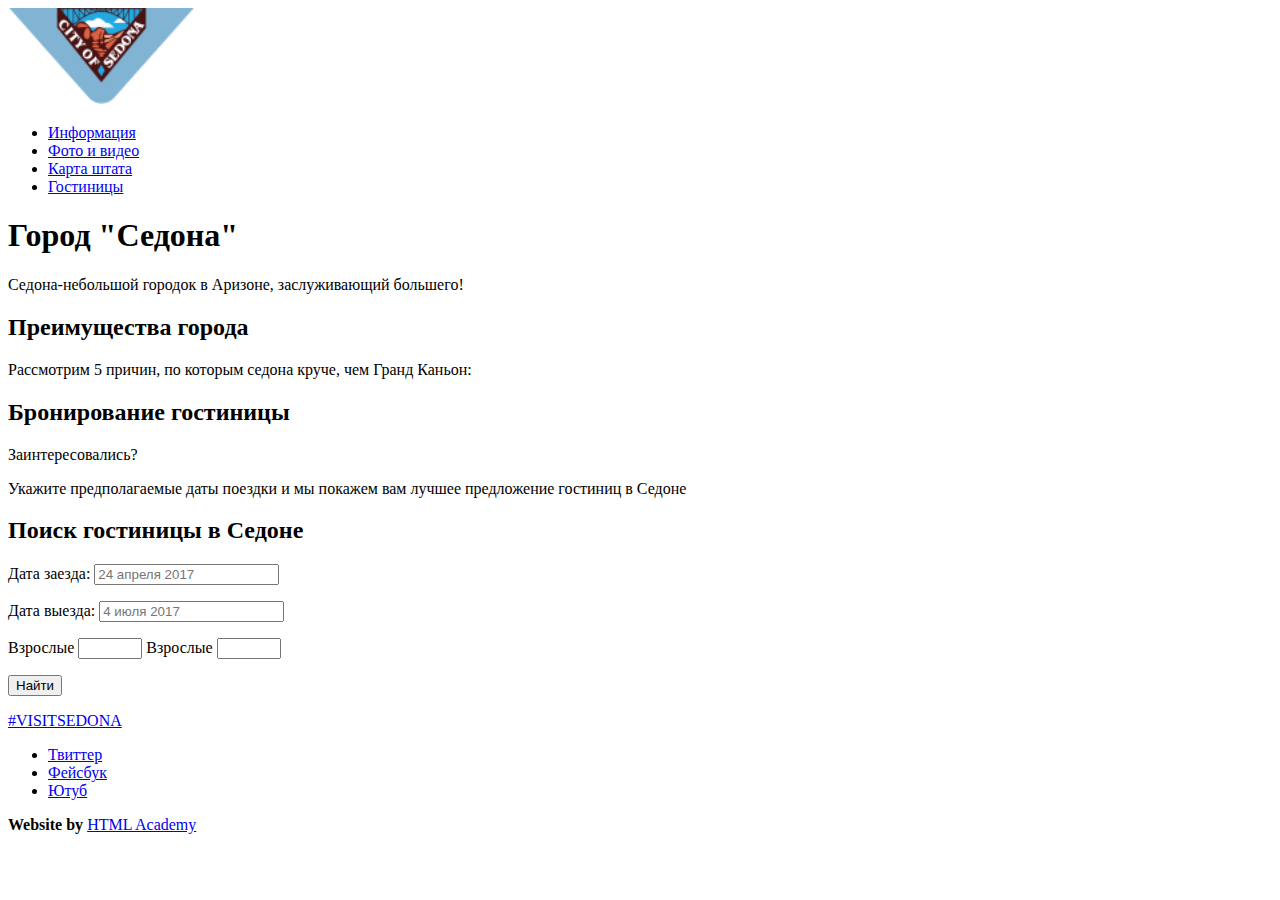
==== index.html @ 48446152 "Формы" ====
<!DOCTYPE html>
<html lang="ru">
  <head>
    <meta charset="utf-8">
    <title> City of Sedona</title>
  </head>
  <body>
      <header class="main-header">
          <nav class="main-navigation">
              <a class="main-header-logo">
              <img src="img/logo.png" width="187" height="96" alt="Логотип  city of Sedona">
              </a>
              <ul class="site-navigation">
                <li><a href="info.html">Информация</a></li>
                <li><a href="photo_video.html">Фото и видео</a></li>
                <li><a href="state_map.html">Карта штата</a></li>
                <li><a href="hotels.html">Гостиницы</a></li>
              </ul>
            </nav>
    </header>
    <main class="container">
        <h1 class="visually-hidden">Город "Седона"</h1>
        <section class="welcome">  
          <p>Седона-небольшой городок в Аризоне, заслуживающий большего!</p>
        </section>
        <section class="reason">
            <h2 class="visually-hidden">Преимущества города </h2>
            <p> Рассмотрим 5 причин, по которым седона круче, чем Гранд Каньон:</p>
            <!-- Здесь будет список причин -->
            <section class="appointment">
                <h2 class="visually-hidden">Бронирование гостиницы</h2>
                  <p>Заинтересовались?</p>
                <p class="appointment-info">Укажите предполагаемые даты поездки и мы покажем вам лучшее предложение гостиниц в Седоне</p>
                <h2>Поиск гостиницы в Седоне</h2>
                <form class="appointment-form" action="http://echo.htmlacademy.ru" metod="post">
                  <p class="appointment-item">
                  <label for="arrival-date-id">Дата заезда:</label>
                  <input type="text" name="arrival-date" id="arrival-date-id" placeholder="24 апреля 2017">
                  </p>
                  <p class="appointment-item">
                  <label for="date-of-departure-id">Дата выезда:</label>
                  <input type="text" name="date-of-departure" id="date-of-departure-id" placeholder="4 июля 2017">
                  </p>
                  <p class="appointment-item">
                  <label for="adults">Взрослые</label>
                  <input type="number" min="1" max="500" step="1" id="adults" name="adults">
                  <label for="children">Взрослые</label>
                  <input type="number" min="0" max="500" step="1" id="children" name="children">
                  </p>
                  <button type="submit">Найти</button>
                </form>
              </section> 
      </main>

      <footer class="main-footer">
          <p class="footer-contacts">
             <a href="#">#VISITSEDONA </a></p>
          <div class="footer-social">
              <ul>
                <li><a class="social-button" href="#">Твиттер</a></li>
                <li><a class="social-button" href="#">Фейсбук</a></li>
                <li><a class="social-button" href="#">Ютуб</a></li>
              </ul>
            </div> 
            <p class="footer-copyright">
                <b>Website by</b> 
                <a  href="https://htmlacademy.ru">HTML Academy</a>
              </p>
      
        </footer>  

  </body>
</html>
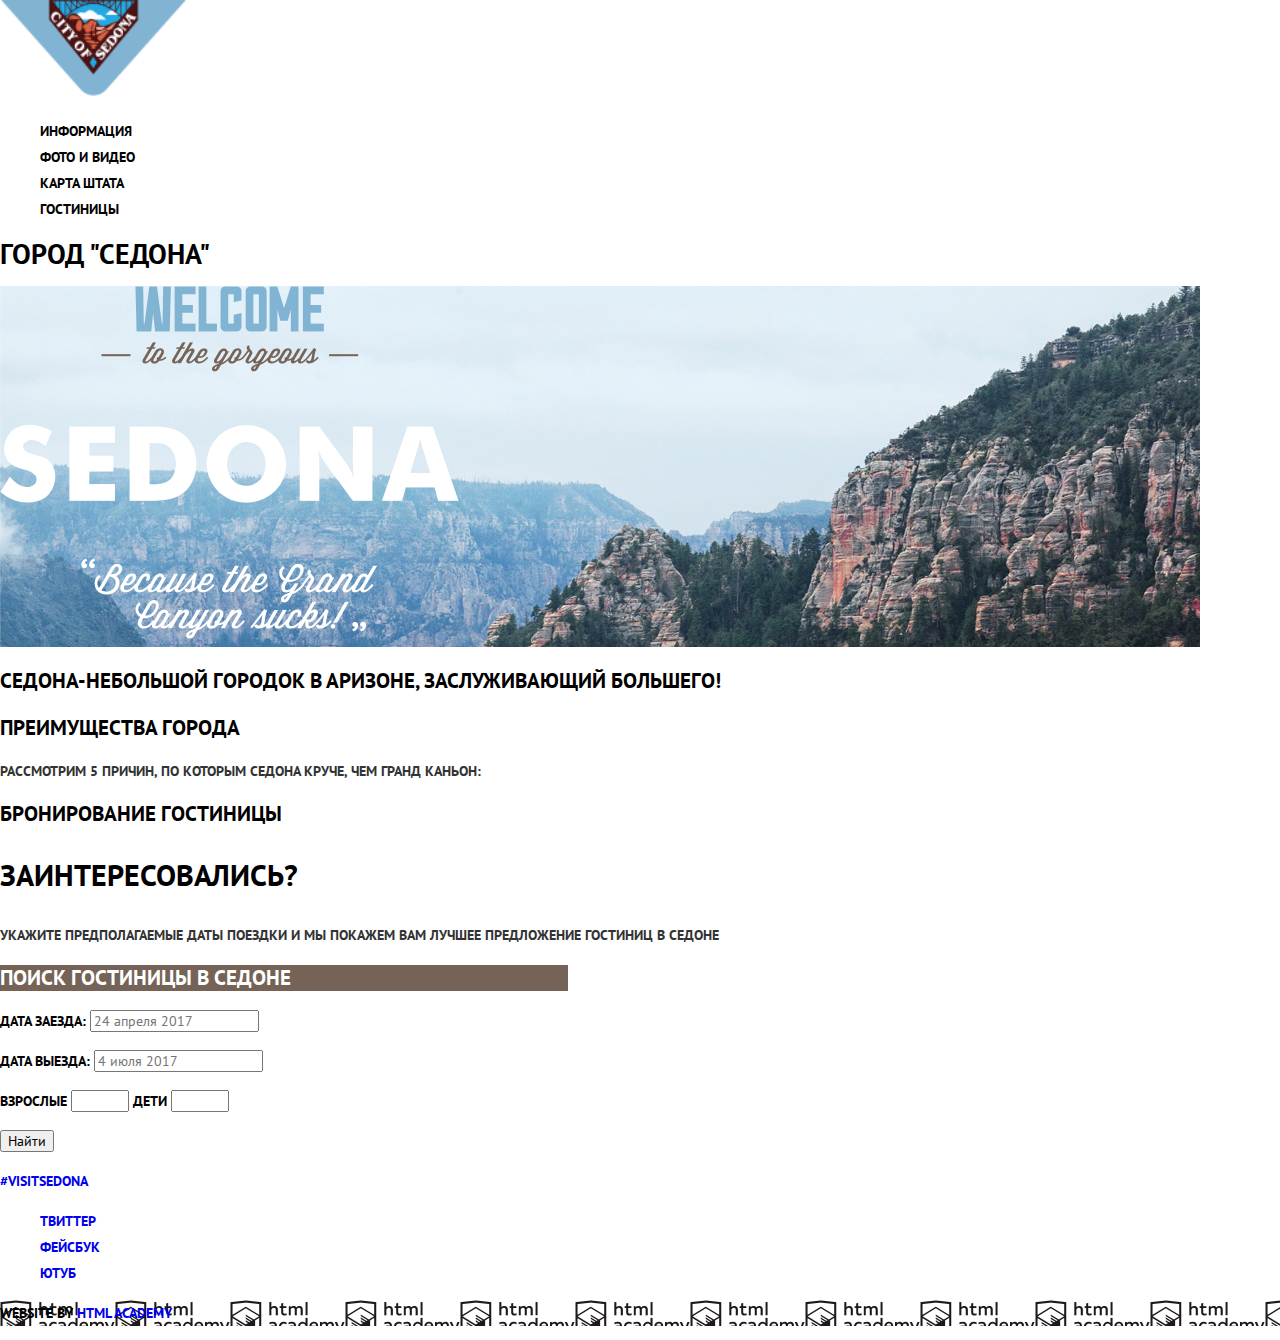
==== commit 59aa9caa: "базовая стилизация" ====
--- a/index.html
+++ b/index.html
@@ -4,6 +4,9 @@
   <head>
     <meta charset="utf-8">
     <title> City of Sedona</title>
+    <link href="https://fonts.googleapis.com/css?family=PT+Sans:400,700" rel="stylesheet">
+    <link href="css/normalize.css" rel="stylesheet">
+    <link href="css/style.css" rel="stylesheet">
   </head>
   <body>
       <header class="main-header">
@@ -15,24 +18,27 @@
                 <li><a href="info.html">Информация</a></li>
                 <li><a href="photo_video.html">Фото и видео</a></li>
                 <li><a href="state_map.html">Карта штата</a></li>
-                <li><a href="hotels.html">Гостиницы</a></li>
+                <li><a href="catalog.html">Гостиницы</a></li>
               </ul>
             </nav>
     </header>
     <main class="container">
         <h1 class="visually-hidden">Город "Седона"</h1>
-        <section class="welcome">  
+        <div class="welcome-words">
+            <img src="img/welcome.png" width="459" height="353" alt="Welcome-words"> 
+        </div>
+        <section class="welcome">
           <p>Седона-небольшой городок в Аризоне, заслуживающий большего!</p>
         </section>
         <section class="reason">
             <h2 class="visually-hidden">Преимущества города </h2>
-            <p> Рассмотрим 5 причин, по которым седона круче, чем Гранд Каньон:</p>
+            <p class="reason-title"> Рассмотрим 5 причин, по которым седона круче, чем Гранд Каньон:</p>
             <!-- Здесь будет список причин -->
             <section class="appointment">
                 <h2 class="visually-hidden">Бронирование гостиницы</h2>
-                  <p>Заинтересовались?</p>
+                  <p class="interested-in">Заинтересовались?</p>
                 <p class="appointment-info">Укажите предполагаемые даты поездки и мы покажем вам лучшее предложение гостиниц в Седоне</p>
-                <h2>Поиск гостиницы в Седоне</h2>
+                <h2 class="appointment-title">Поиск гостиницы в Седоне</h2>
                 <form class="appointment-form" action="http://echo.htmlacademy.ru" metod="post">
                   <p class="appointment-item">
                   <label for="arrival-date-id">Дата заезда:</label>
@@ -45,10 +51,10 @@
                   <p class="appointment-item">
                   <label for="adults">Взрослые</label>
                   <input type="number" min="1" max="500" step="1" id="adults" name="adults">
-                  <label for="children">Взрослые</label>
+                  <label for="children">Дети</label>
                   <input type="number" min="0" max="500" step="1" id="children" name="children">
                   </p>
-                  <button type="submit">Найти</button>
+                  <button  type="submit">Найти</button>
                 </form>
               </section> 
       </main>
--- a/css/style.css
+++ b/css/style.css
@@ -0,0 +1,132 @@
+body {
+  margin: 0;
+  padding: 0;
+
+  font-family: "PT Sans", Arial, sans-serif;
+  font-size: 14px;
+  line-height: 26px;
+  font-weight: 700;
+  color: #000000;
+  text-transform: uppercase;
+  background-color: #ffffff;
+  
+}
+a {
+    text-decoration: none;
+  }
+  .main-navigation {
+    font-size: 14px;
+    line-height: 26px;
+    color: #000000;
+  }
+  
+  .site-navigation {
+    list-style: none;
+  }
+  .site-navigation a {
+  color: #000000;
+}
+.site-navigation a:hover{
+    color: #81b3d2;
+}
+.site-navigation a:active
+{
+  color:rgba(0, 0, 0, 0.302);
+}
+.welcome-words{
+    background-image: url("../img/background_welcome.jpg");
+    background-repeat: no-repeat;
+}
+.welcome {
+    font-size: 21px;
+  }
+  
+.reason-title {
+    color: rgb(51, 51, 51); 
+  }
+  .interested-in{
+    font-size:30px;
+    line-height: 36px;
+    color: #000000;
+  }
+  .appointment-info{
+    font-size:14px;
+    line-height: 24px;
+    color: #333333;
+  }
+  .hotels-list{
+    list-style: none;
+
+  }
+  .appointment-title{
+        font-size:21px;
+        line-height: 26px;
+        color: #ffffff;
+        background-image: url("../img/search.jpg");
+        background-repeat: no-repeat;
+      }
+      .button {
+        font-size:21px;
+        line-height:26px;
+        color: #ffffff;
+      
+        background-color: #81b3d2;
+        border: none;
+      }
+
+        .footer-social ul {
+            list-style: none; 
+        }
+        .footer-copyright{
+            background-image: url("../img/logo_name.svg"); 
+
+        }
+        .hotels-name{
+            font-size:21px;
+            line-height:26px;  
+        }
+        .reservation-bottom{
+        font-size:14px;
+        line-height:21px;
+        color: #ffffff;
+      
+        background-color: #766357;
+        border: none;}
+
+        .details-bottom{
+            font-size:14px;
+        line-height:21px;
+        color: #ffffff;
+      
+        background-color: #81b3d2;
+        border: none;}
+        
+        .hotels-type,.hotel-price{
+                font-size: 14px;
+                line-height:21px;
+                color:#333333;    
+              }
+        .hotel-rating{
+            font-size: 14px;
+            line-height:21px;
+            color:#666666;
+            background-color: #f2f2f2;
+            border: none;
+        }  
+        .site-navigation-current a{
+            color:#766357;
+
+        }    
+                
+    
+
+      
+
+
+
+ 
+  
+  
+    
+  
+  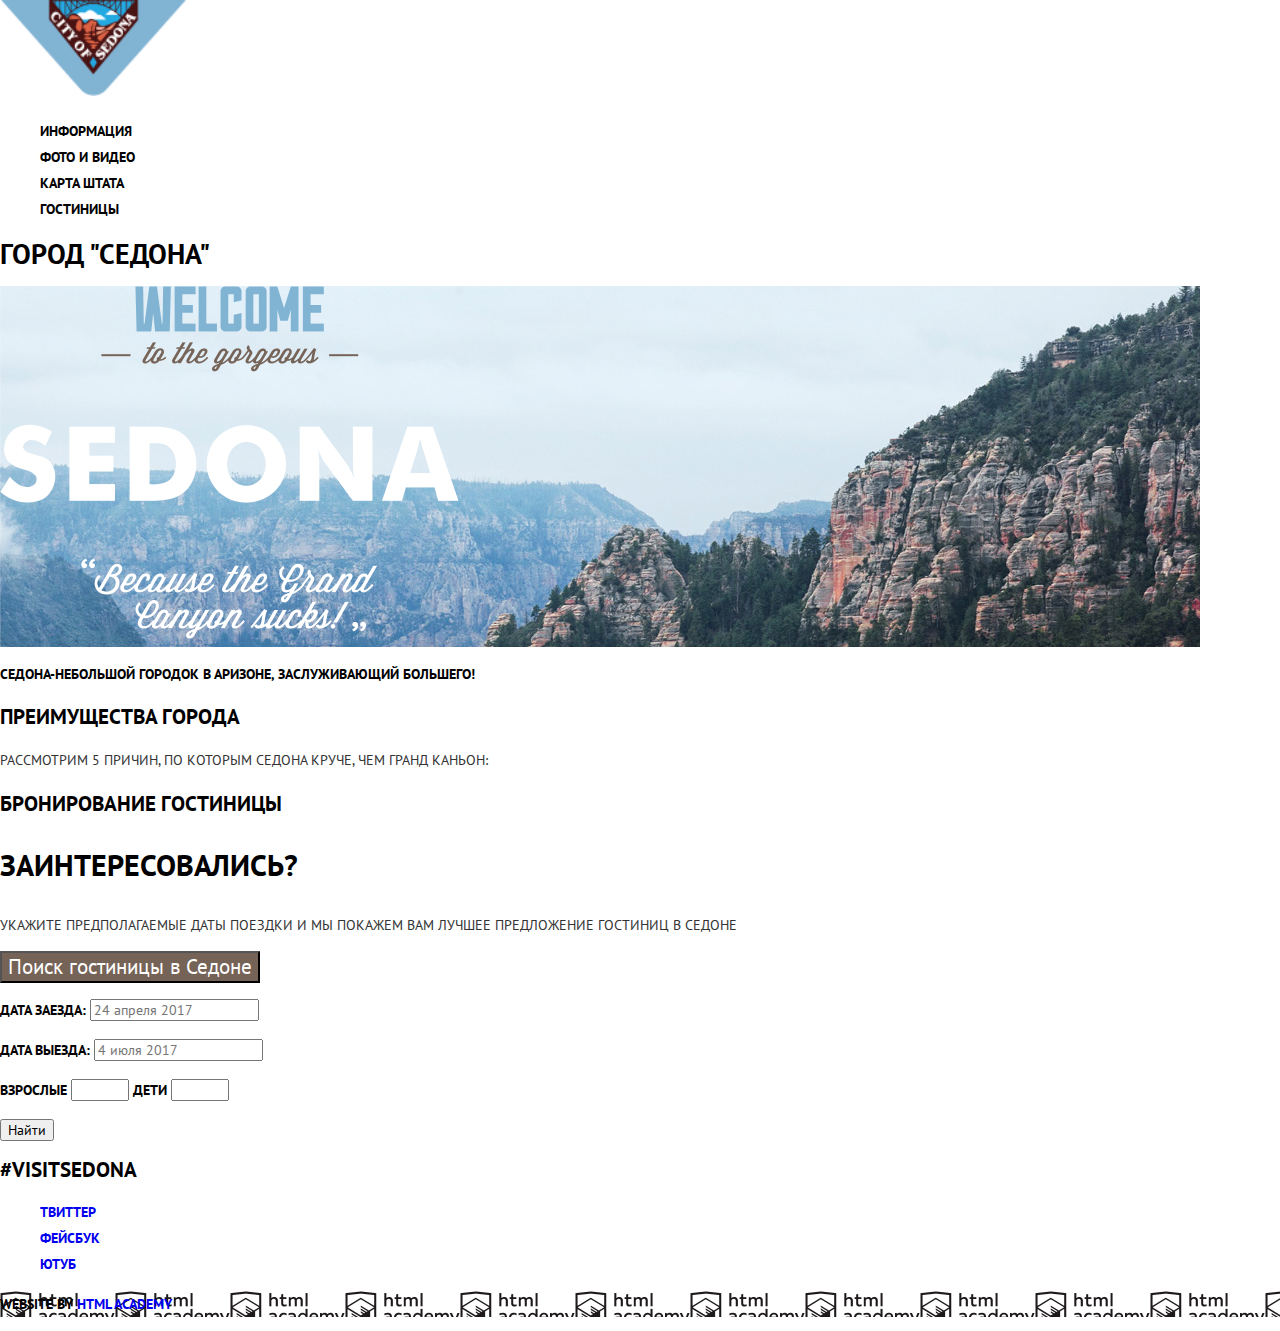
==== commit d3e43f64: "исправление ошибок" ====
--- a/index.html
+++ b/index.html
@@ -11,7 +11,7 @@
   <body>
       <header class="main-header">
           <nav class="main-navigation">
-              <a class="main-header-logo">
+              <a class="main-header-logo" href="index.html">
               <img src="img/logo.png" width="187" height="96" alt="Логотип  city of Sedona">
               </a>
               <ul class="site-navigation">
@@ -27,18 +27,17 @@
         <div class="welcome-words">
             <img src="img/welcome.png" width="459" height="353" alt="Welcome-words"> 
         </div>
-        <section class="welcome">
-          <p>Седона-небольшой городок в Аризоне, заслуживающий большего!</p>
-        </section>
         <section class="reason">
+            <p>Седона-небольшой городок в Аризоне, заслуживающий большего!</p>
             <h2 class="visually-hidden">Преимущества города </h2>
             <p class="reason-title"> Рассмотрим 5 причин, по которым седона круче, чем Гранд Каньон:</p>
             <!-- Здесь будет список причин -->
-            <section class="appointment">
-                <h2 class="visually-hidden">Бронирование гостиницы</h2>
-                  <p class="interested-in">Заинтересовались?</p>
-                <p class="appointment-info">Укажите предполагаемые даты поездки и мы покажем вам лучшее предложение гостиниц в Седоне</p>
-                <h2 class="appointment-title">Поиск гостиницы в Седоне</h2>
+        </section>   
+        <section class="appointment">
+            <h2 class="visually-hidden">Бронирование гостиницы</h2>
+              <p class="interested-in">Заинтересовались?</p>
+              <p class="appointment-info">Укажите предполагаемые даты поездки и мы покажем вам лучшее предложение гостиниц в Седоне</p>
+                <button class="appointment-title">Поиск гостиницы в Седоне</button>
                 <form class="appointment-form" action="http://echo.htmlacademy.ru" metod="post">
                   <p class="appointment-item">
                   <label for="arrival-date-id">Дата заезда:</label>
@@ -57,6 +56,7 @@
                   <button  type="submit">Найти</button>
                 </form>
               </section> 
+
       </main>
 
       <footer class="main-footer">
--- a/css/style.css
+++ b/css/style.css
@@ -43,6 +43,7 @@
   
 .reason-title {
     color: rgb(51, 51, 51); 
+    font-weight:400;
   }
   .interested-in{
     font-size:30px;
@@ -53,6 +54,13 @@
     font-size:14px;
     line-height: 24px;
     color: #333333;
+    font-weight:400;
+  }
+  .footer-contacts a{
+    font-size:21px;
+    line-height: 26px;
+    color: #000000;
+
   }
   .hotels-list{
     list-style: none;
@@ -62,8 +70,8 @@
         font-size:21px;
         line-height: 26px;
         color: #ffffff;
-        background-image: url("../img/search.jpg");
-        background-repeat: no-repeat;
+        background-color:#766357;
+      
       }
       .button {
         font-size:21px;
@@ -92,6 +100,12 @@
       
         background-color: #766357;
         border: none;}
+        .reservation-bottom:hover{
+          background-color:#604e43;
+        }
+        .reservation-bottom:active{
+          background-color:#503e33; 
+        }
 
         .details-bottom{
             font-size:14px;
@@ -99,12 +113,21 @@
         color: #ffffff;
       
         background-color: #81b3d2;
-        border: none;}
+        border: none;
+      }
+        .details-bottom:hover{
+          background-color:#669ec0;
+        }
+        .details-bottom:active{
+          background-color:#5496bd;
+
+        }
         
         .hotels-type,.hotel-price{
                 font-size: 14px;
                 line-height:21px;
-                color:#333333;    
+                color:#333333; 
+                font-weight: 400;   
               }
         .hotel-rating{
             font-size: 14px;
@@ -112,6 +135,7 @@
             color:#666666;
             background-color: #f2f2f2;
             border: none;
+            font-weight: 400; 
         }  
         .site-navigation-current a{
             color:#766357;
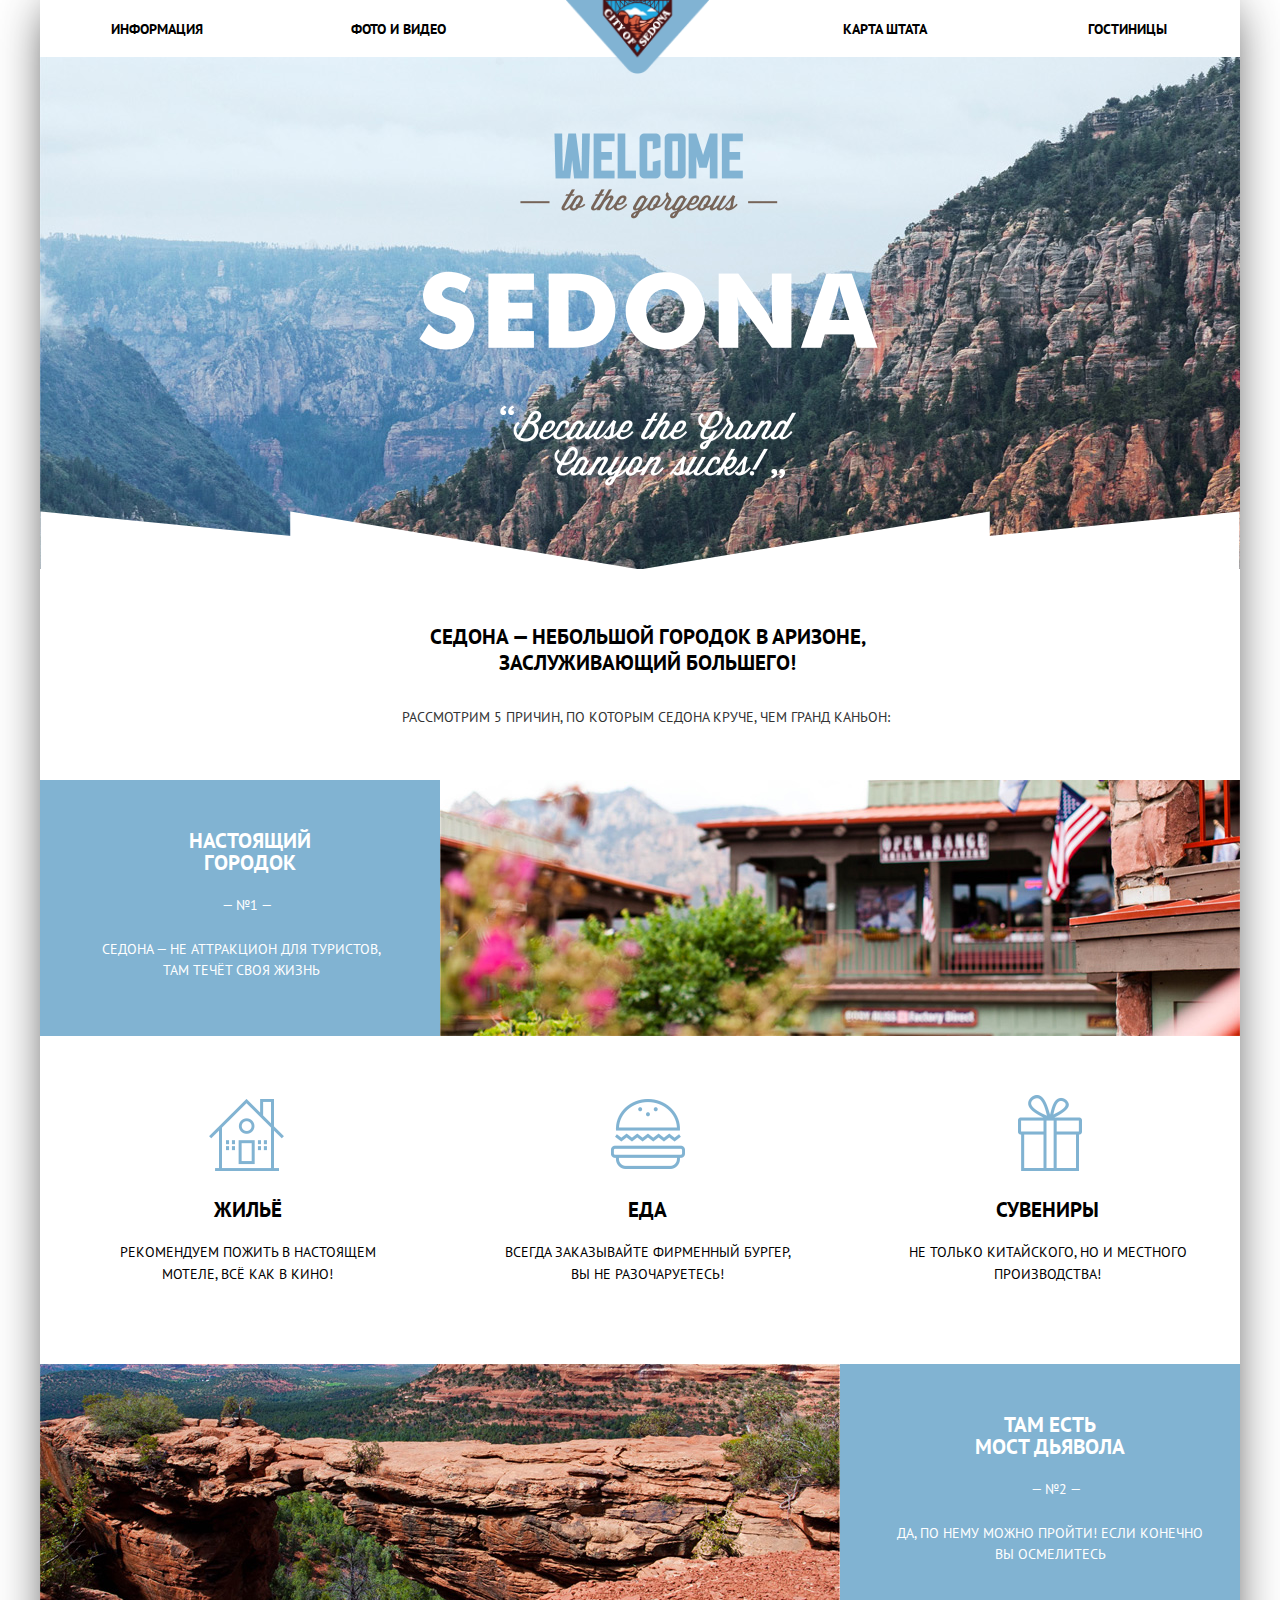
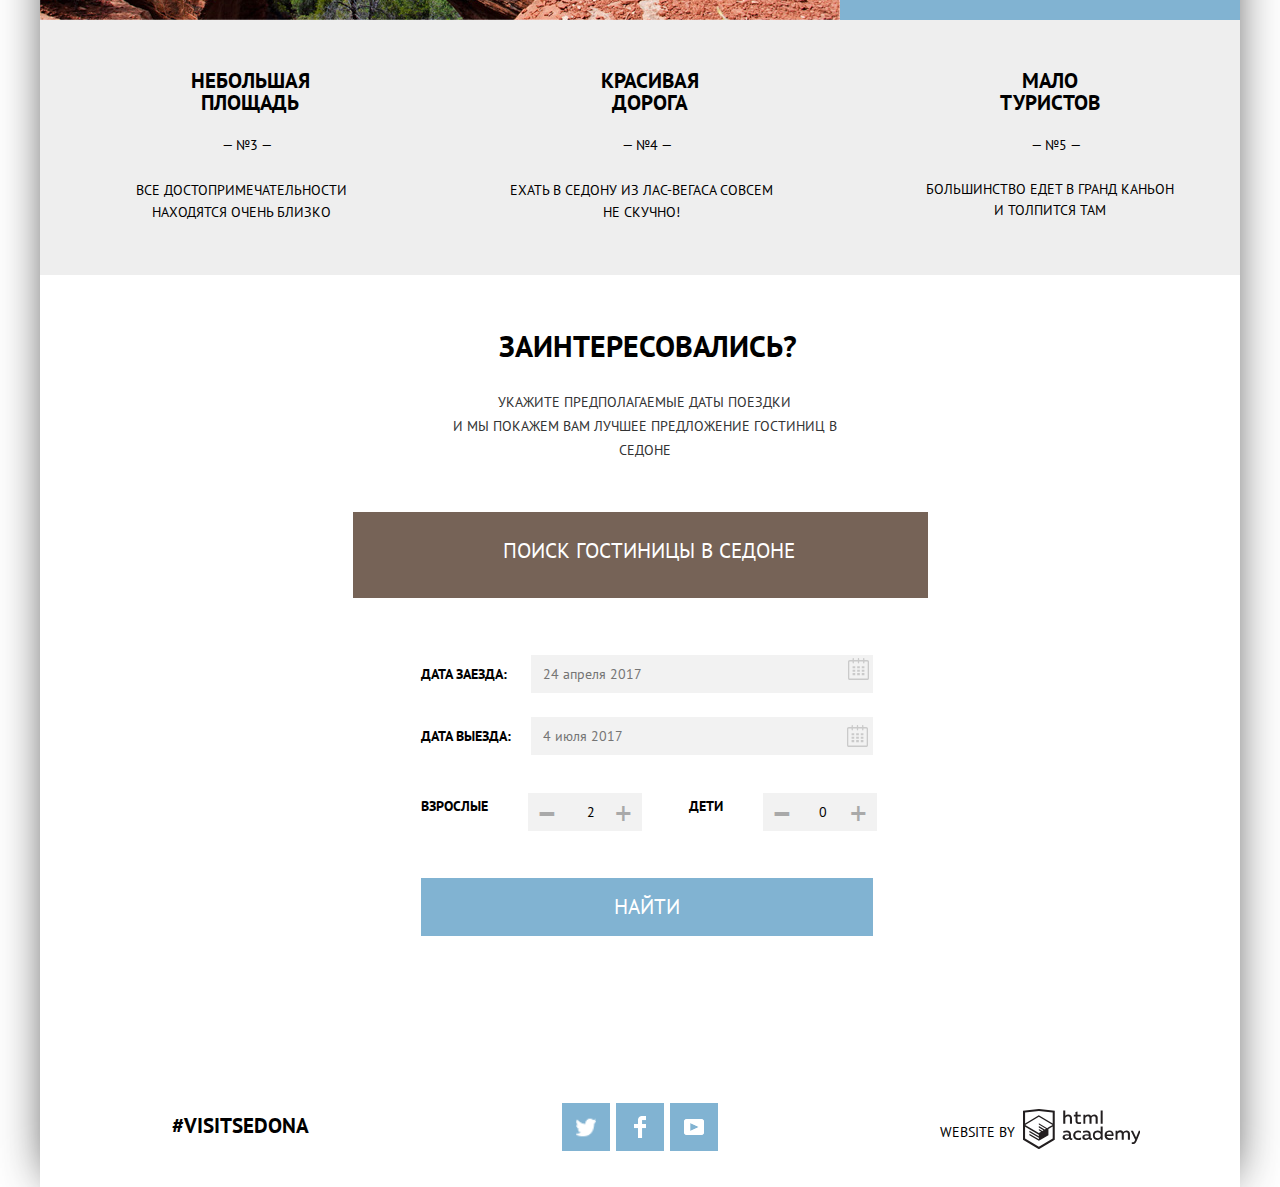
==== commit a5019bf7: "layout draft" ====
--- a/index.html
+++ b/index.html
@@ -9,53 +9,136 @@
     <link href="css/style.css" rel="stylesheet">
   </head>
   <body>
+    <div class="container">
       <header class="main-header">
           <nav class="main-navigation">
               <a class="main-header-logo" href="index.html">
-              <img src="img/logo.png" width="187" height="96" alt="Логотип  city of Sedona">
+              <img src="img/logo.png" width="145" height="70" alt="Логотип  city of Sedona">
               </a>
               <ul class="site-navigation">
-                <li><a href="info.html">Информация</a></li>
-                <li><a href="photo_video.html">Фото и видео</a></li>
-                <li><a href="state_map.html">Карта штата</a></li>
-                <li><a href="catalog.html">Гостиницы</a></li>
+                <li class="item-left"><a href="info.html">Информация</a></li>
+                <li class="item-left"><a href="photo_video.html">Фото и видео</a></li>
+                <li class="item-right"><a href="state_map.html">Карта штата</a></li>
+                <li class="item-right"><a href="catalog.html">Гостиницы</a></li>
               </ul>
             </nav>
     </header>
-    <main class="container">
+    <main>
         <h1 class="visually-hidden">Город "Седона"</h1>
         <div class="welcome-words">
             <img src="img/welcome.png" width="459" height="353" alt="Welcome-words"> 
         </div>
         <section class="reason">
-            <p>Седона-небольшой городок в Аризоне, заслуживающий большего!</p>
+            <p class="saying">Седона — небольшой городок в Аризоне,<br> заслуживающий большего!</p>
             <h2 class="visually-hidden">Преимущества города </h2>
             <p class="reason-title"> Рассмотрим 5 причин, по которым седона круче, чем Гранд Каньон:</p>
-            <!-- Здесь будет список причин -->
+            
+            <ul class="reason-list">
+              
+              <li class="reason-item reason-item-special">
+                <h3 class="item-title">Настоящий <br> городок</h3>
+                  <p class="item-number"> — №1 — </p>
+                  <p class="description-item-special">Седона — не аттракцион для туристов,<br> там течёт своя жизнь </p>
+                </li>
+
+                <section class="reason-item-image">
+                    <img src="img/reason-img-1.jpg" width="800" height="256">
+                </section> 
+                <section class="extra-reason">
+                    <ul class="extra-reason-list">
+                        <li class="extra-reason-item">
+                          <h3 class="item-title-extra">Жильё</h3>
+                          <p class="description-reason">Рекомендуем пожить в настоящем мотеле, всё как в кино!</p>
+                         </li>
+                        <li class="extra-reason-item">
+                          <h3 class="item-title-extra">Еда</h3>
+                            <p class="description-reason">Всегда заказывайте фирменный бургер, вы не разочаруетесь!</p>
+                          </li>
+                        <li class="extra-reason-item">
+                          <h3 class="item-title-extra">Сувениры</h3>
+                          <p class="description-reason">Не только китайского, но и местного производства!</p>
+                        </li>
+                      </ul>        
+                </section>    
+
+                <section class="reason-item-image">
+                    <img src="img/reason-img-2.jpg" width="800" height="256">
+                </section>
+              <li class="reason-item reason-item-special">
+                  <h3 class="item-title">Там есть<br> Мост дьявола </p> 
+                    <p class="item-number"> — №2 —</p>
+                    <p class="description-item-special">Да, по нему можно пройти! Если конечно <br> вы осмелитесь</p> 
+                  </li>
+
+              <li class="reason-item">
+                <h3 class="item-title">Небольшая<br> площадь</h3>
+                <p class="item-number">— №3 — </p>
+                <p class="description-reason"> Все достопримечательности<br> находятся очень близко</p>
+              </li>
+
+              <li class="reason-item">
+                <h3 class="item-title">Красивая<br> дорога</h3>
+                <p class="item-number">— №4 —</p>
+                  <p class="description-reason">  Ехать в Седону из Лас-Вегаса совсем<br> не скучно!</p>
+                </li>
+
+              <li class="reason-item">
+                    <h3 class="item-title">Мало<br> туристов </p>
+                    <p class="item-number">— №5 —</p>
+                    <p class="description-item-special">  Большинство едет в гранд каньон<br> и толпится там</p>
+                  </li> 
+               </ul>
         </section>   
         <section class="appointment">
             <h2 class="visually-hidden">Бронирование гостиницы</h2>
               <p class="interested-in">Заинтересовались?</p>
-              <p class="appointment-info">Укажите предполагаемые даты поездки и мы покажем вам лучшее предложение гостиниц в Седоне</p>
+              <p class="appointment-info">Укажите предполагаемые даты поездки<br> и мы покажем вам лучшее предложение гостиниц в Седоне</p>
                 <button class="appointment-title">Поиск гостиницы в Седоне</button>
-                <form class="appointment-form" action="http://echo.htmlacademy.ru" metod="post">
-                  <p class="appointment-item">
+                <form class="appointment-form" action="http://echo.htmlacademy.ru"      metod="post">
+                  <p class="appointment-item ">   
                   <label for="arrival-date-id">Дата заезда:</label>
                   <input type="text" name="arrival-date" id="arrival-date-id" placeholder="24 апреля 2017">
-                  </p>
+                  <span class="calendar-arrival">
+                  <svg xmlns="http://www.w3.org/2000/svg" width="21" height="22">
+                    <path d="M19.251 2.025h-2.845V.648c0-.381-.294-.689-.656-.689-.363 0-.656.308-.656.689v1.377h-3.938V.648c0-.381-.294-.689-.655-.689-.363 0-.657.308-.657.689v1.377H5.906V.648c0-.381-.294-.689-.656-.689-.363 0-.657.308-.657.689v1.377H1.75C.784 2.025 0 2.847 0 3.862v16.302C0 21.179.784 22 1.75 22h17.501c.966 0 1.749-.821 1.749-1.836V3.862c0-1.015-.783-1.837-1.749-1.837zm.437 18.139a.448.448 0 0 1-.437.459H1.75a.45.45 0 0 1-.438-.459V3.862a.45.45 0 0 1 .438-.459h2.844v1.378c0 .381.294.689.657.689.362 0 .656-.308.656-.689V3.403h3.938v1.378c0 .381.294.689.657.689.361 0 .655-.308.655-.689V3.403h3.938v1.378c0 .381.293.689.656.689.362 0 .656-.308.656-.689V3.403h2.845c.241 0 .437.206.437.459v16.302z" fill="#cacaca"/>
+                    <path d="M4.594 8.225h2.625v2.066H4.594zm0 3.443h2.625v2.067H4.594zm0 3.444h2.625v2.066H4.594zm4.594 0h2.625v2.066H9.188zm0-3.444h2.625v2.067H9.188zm0-3.443h2.625v2.066H9.188zm4.593 6.887h2.625v2.066h-2.625zm0-3.444h2.625v2.067h-2.625zm0-3.443h2.625v2.066h-2.625z" fill="#cacaca"/>
+                  </svg>  
+                  </span>
+                </p>
                   <p class="appointment-item">
                   <label for="date-of-departure-id">Дата выезда:</label>
                   <input type="text" name="date-of-departure" id="date-of-departure-id" placeholder="4 июля 2017">
-                  </p>
-                  <p class="appointment-item">
+                  <span class="calendar-departure">
+                      <svg xmlns="http://www.w3.org/2000/svg" width="21" height="22">
+                        <path d="M19.251 2.025h-2.845V.648c0-.381-.294-.689-.656-.689-.363 0-.656.308-.656.689v1.377h-3.938V.648c0-.381-.294-.689-.655-.689-.363 0-.657.308-.657.689v1.377H5.906V.648c0-.381-.294-.689-.656-.689-.363 0-.657.308-.657.689v1.377H1.75C.784 2.025 0 2.847 0 3.862v16.302C0 21.179.784 22 1.75 22h17.501c.966 0 1.749-.821 1.749-1.836V3.862c0-1.015-.783-1.837-1.749-1.837zm.437 18.139a.448.448 0 0 1-.437.459H1.75a.45.45 0 0 1-.438-.459V3.862a.45.45 0 0 1 .438-.459h2.844v1.378c0 .381.294.689.657.689.362 0 .656-.308.656-.689V3.403h3.938v1.378c0 .381.294.689.657.689.361 0 .655-.308.655-.689V3.403h3.938v1.378c0 .381.293.689.656.689.362 0 .656-.308.656-.689V3.403h2.845c.241 0 .437.206.437.459v16.302z" fill="#cacaca"/>
+                        <path d="M4.594 8.225h2.625v2.066H4.594zm0 3.443h2.625v2.067H4.594zm0 3.444h2.625v2.066H4.594zm4.594 0h2.625v2.066H9.188zm0-3.444h2.625v2.067H9.188zm0-3.443h2.625v2.066H9.188zm4.593 6.887h2.625v2.066h-2.625zm0-3.444h2.625v2.067h-2.625zm0-3.443h2.625v2.066h-2.625z"fill="#cacaca"/>
+                      </svg>  
+                    </span>  
+                </p>
+                  <div class="appointment-item-two">
+                    <p class="adults">
                   <label for="adults">Взрослые</label>
-                  <input type="number" min="1" max="500" step="1" id="adults" name="adults">
+                    <button class="button-minus" type="button">–</button> 
+                  <input class="adult-amount" type="button" name="adults" id="adults" value="2"> 
+                    <button class="button-plus" type="button">+</button> 
+                    </p>
+                    <p class="children">
                   <label for="children">Дети</label>
-                  <input type="number" min="0" max="500" step="1" id="children" name="children">
-                  </p>
-                  <button  type="submit">Найти</button>
+                    <button class="button-minus" type="button">–</button> 
+                  <input class="children-amount"  type="button" name="children" id="children" value="0"> 
+                    <button class="button-plus" type="button">+</button> 
+                    </p>
+                  </div>
+                  <button class="find"  type="submit">Найти</button>
                 </form>
               </section> 
+              <section class="modal modal-map">
+                  <h2 class="visually-hidden">
+                    Как до нас добраться
+                  </h2>
+                  <p>
+                    <iframe src="https://www.google.com/maps/embed?pb=!1m18!1m12!1m3!1d475957.83483896346!2d-111.94672641874268!3d34.83906897555744!2m3!1f0!2f0!3f0!3m2!1i1024!2i768!4f13.1!3m3!1m2!1s0x872da132f942b00d%3A0x5548c523fa6c8efd!2z0KHQtdC00L7QvdCwLCDQkNGA0LjQt9C-0L3QsCwg0KHQqNCQ!5e0!3m2!1sru!2sru!4v1455796462463" width="1200" height="476" style="border:0" allowfullscreen=""></iframe>
+              </section>    
 
       </main>
 
@@ -64,17 +147,41 @@
              <a href="#">#VISITSEDONA </a></p>
           <div class="footer-social">
               <ul>
-                <li><a class="social-button" href="#">Твиттер</a></li>
-                <li><a class="social-button" href="#">Фейсбук</a></li>
-                <li><a class="social-button" href="#">Ютуб</a></li>
+                <li><a class="social-button" href="#"><span class="visually-hidden">Твиттер</span>
+                  <svg xmlns="http://www.w3.org/2000/svg" xmlns:xlink="http://www.w3.org/1999/xlink" width="20" height="20"><image width="20" height="21" xlink:href="[data-uri]"/></svg></a></li>
+                <li><a class="social-button" href="#"><span class="visually-hidden">Фейсбук</span>
+                  <svg xmlns="http://www.w3.org/2000/svg" xmlns:xlink="http://www.w3.org/1999/xlink" width="12" height="22" viewBox="0 0 12 22">
+                    <metadata><?xpacket begin="﻿" id="W5M0MpCehiHzreSzNTczkc9d"?>
+                  <x:xmpmeta xmlns:x="adobe:ns:meta/" x:xmptk="Adobe XMP Core 5.6-c142 79.160924, 2017/07/13-01:06:39        ">
+                     <rdf:RDF xmlns:rdf="http://www.w3.org/1999/02/22-rdf-syntax-ns#">
+                        <rdf:Description rdf:about=""/>
+                     </rdf:RDF>
+                  </x:xmpmeta>
+                                       
+                  <?xpacket end="w"?></metadata>
+                  <image id="fb-icon" width="12" height="22" xlink:href="[data-uri]"/>
+                  </svg></a></li>
+                <li><a class="social-button" href="#"><span class="visually-hidden">Ютуб</span>
+                  <svg xmlns="http://www.w3.org/2000/svg" xmlns:xlink="http://www.w3.org/1999/xlink" width="20" height="16" viewBox="0 0 20 16">
+                    <metadata><?xpacket begin="﻿" id="W5M0MpCehiHzreSzNTczkc9d"?>
+                  <x:xmpmeta xmlns:x="adobe:ns:meta/" x:xmptk="Adobe XMP Core 5.6-c142 79.160924, 2017/07/13-01:06:39        ">
+                     <rdf:RDF xmlns:rdf="http://www.w3.org/1999/02/22-rdf-syntax-ns#">
+                        <rdf:Description rdf:about=""/>
+                     </rdf:RDF>
+                  </x:xmpmeta>                      
+                  <?xpacket end="w"?></metadata>
+                  <image id="youtube" width="20" height="16" xlink:href="[data-uri]"/>
+                  </svg></a></li>
               </ul>
             </div> 
             <p class="footer-copyright">
                 <b>Website by</b> 
-                <a  href="https://htmlacademy.ru">HTML Academy</a>
+                <a  href="https://htmlacademy.ru"><span class="visually-hidden">HTML Academy</span>
+                  <svg id="Layer_1" data-name="Layer 1" xmlns="http://www.w3.org/2000/svg" viewBox="0 0 108.08 36.85"><title>logo-htmlacademy-small1</title><path d="M44.61,26.88a2,2,0,0,0,.55-0.1v1.33a3.25,3.25,0,0,1-1.18.21,1.67,1.67,0,0,1-1.67-1,4.84,4.84,0,0,1-3.14,1.08c-1.51,0-2.91-.83-2.91-2.55,0-2.13,2-2.79,3.71-2.79a11.08,11.08,0,0,1,2.17.25v-0.3c0-1-.76-1.77-2.19-1.77a7.42,7.42,0,0,0-3,.64v-1.7a10.21,10.21,0,0,1,3.19-.55c2.36,0,3.81,1.12,3.81,3.65v3a0.54,0.54,0,0,0,.49.59h0.17Zm-6.44-1.13A1.35,1.35,0,0,0,39.63,27h0.11a3.39,3.39,0,0,0,2.41-1V24.58a9.72,9.72,0,0,0-1.81-.21c-1,0-2.16.33-2.16,1.38h0Zm12.36-6.11a5,5,0,0,1,2.57.64V22a4.08,4.08,0,0,0-2.3-.7,2.75,2.75,0,1,0,0,5.49,5,5,0,0,0,2.43-.64v1.71a6.27,6.27,0,0,1-2.76.57A4.21,4.21,0,0,1,46,24.51q0-.21,0-0.41a4.32,4.32,0,0,1,4.18-4.46h0.38Zm12.17,7.24a2,2,0,0,0,.55-0.1v1.33a3.25,3.25,0,0,1-1.18.21,1.67,1.67,0,0,1-1.67-1,4.84,4.84,0,0,1-3.14,1.08c-1.51,0-2.91-.83-2.91-2.55,0-2.13,2-2.79,3.71-2.79a11.08,11.08,0,0,1,2.17.25v-0.3c0-1-.76-1.77-2.19-1.77a7.42,7.42,0,0,0-3,.64v-1.7a10.21,10.21,0,0,1,3.19-.55c2.36,0,3.81,1.12,3.81,3.65v3a0.54,0.54,0,0,0,.49.59h0.17Zm-6.44-1.13A1.35,1.35,0,0,0,57.73,27h0.11a3.39,3.39,0,0,0,2.41-1V24.58a9.72,9.72,0,0,0-1.81-.21c-1.06,0-2.16.33-2.16,1.38h0ZM73,16V28.2H71.35V26.88a3.88,3.88,0,0,1-3.19,1.54,4.4,4.4,0,0,1,0-8.78,3.81,3.81,0,0,1,3,1.3V16H73Zm-4.53,5.22a2.76,2.76,0,1,0,0,5.52A2.86,2.86,0,0,0,71.15,25V23A2.91,2.91,0,0,0,68.49,21.27ZM79,19.64c3.31,0,4.46,2.68,3.92,5.09H76.7c0.21,1.5,1.67,2.11,3.19,2.11a6.11,6.11,0,0,0,2.64-.59v1.6a7.14,7.14,0,0,1-3,.57C77,28.42,74.78,27,74.78,24a4.18,4.18,0,0,1,4-4.39H79Zm0.09,1.54a2.28,2.28,0,0,0-2.44,2.1v0.06H81.3A2,2,0,0,0,79.13,21.18Zm5.73,7V19.87h1.65v1a3.81,3.81,0,0,1,2.78-1.27A2.86,2.86,0,0,1,91.89,21a4.12,4.12,0,0,1,2.91-1.33A3.06,3.06,0,0,1,98,23V28.2h-1.9V23.05a1.59,1.59,0,0,0-1.42-1.75H94.42a2.8,2.8,0,0,0-2.07,1.12V28.2h-1.9V23.05A1.59,1.59,0,0,0,89,21.31H88.8a3,3,0,0,0-2.21,1.29v5.63H84.86Zm21.31-8.33h1.9l-3.91,9.46c-0.9,2.17-2.09,2.86-3.35,2.86a4.76,4.76,0,0,1-1.1-.14V30.46a2.86,2.86,0,0,0,.85.12c0.9,0,1.58-.64,2.07-1.9l0.17-.42-4-8.4h2l2.86,6.29ZM38.73,1.46V6.22a3.81,3.81,0,0,1,2.7-1.14,3.25,3.25,0,0,1,3.44,3.4v5.15H43V8.72a1.81,1.81,0,0,0-1.61-2h-0.3a2.93,2.93,0,0,0-2.32,1.39v5.52h-1.9V1.46h1.9ZM49.94,2.31v3h3V6.91h-3v3.81c0,1.1.5,1.46,1.58,1.46a4.49,4.49,0,0,0,1.69-.33v1.6A6.8,6.8,0,0,1,51,13.8a2.55,2.55,0,0,1-2.86-2.74V6.89H46.58V5.26h1.5V2.74Zm5.4,11.31V5.28H57v1A3.81,3.81,0,0,1,59.77,5a2.86,2.86,0,0,1,2.6,1.33A4.12,4.12,0,0,1,65.28,5,3.06,3.06,0,0,1,68.44,8.4v5.21h-1.9V8.46a1.59,1.59,0,0,0-1.42-1.75H64.89a2.8,2.8,0,0,0-2.07,1.12v5.78h-1.9V8.46A1.59,1.59,0,0,0,59.5,6.71H59.27A3,3,0,0,0,57.06,8v5.63H55.34ZM71.17,1.45H73V13.6H71.17V1.45ZM14.71,0H14.55L0,1.54V28.21l14.55,8.66,14.55-8.66V1.54Zm12.5,27.1L14.55,34.64,1.9,27.12V16.18l12.59,7.5V25L5.86,19.9v1.31l8.68,5.21v1.39L5.87,22.65V24l8.68,5.21,8.75-5.24V18.31L27.2,16V27.12Zm0-12.53-3.48,2-1.6,1L14.51,13v1.31L21,18.23H21l-0.14.09-1,.54-5.37-3.2V17l4.24,2.52-1,.67-3.2-1.9v1.31l2.1,1.24L14.5,22.1,2,14.65,14.51,7.11Zm0-1.32L14.49,5.76,1.91,13.25v-10L14.56,1.92,27.21,3.25v10h0Z" transform="translate(0 -0.02)" fill="#231f20"/></svg>
+                </a>
               </p>
       
         </footer>  
-
+    </div>
   </body>
 </html>--- a/css/style.css
+++ b/css/style.css
@@ -9,8 +9,50 @@
   color: #000000;
   text-transform: uppercase;
   background-color: #ffffff;
-  
-}
+}
+img{
+max-width: 100%;
+height:auto;
+
+}
+html { box-sizing: border-box; }
+*, *::before, *::after { box-sizing: inherit;  }
+
+.visually-hidden:not(:focus):not(:active),
+input[type="checkbox"].visually-hidden,
+input[type="radio"].visually-hidden {
+  position: absolute;
+
+  width: 1px;
+  height: 1px;
+  margin: -1px;
+  border: 0;
+  padding: 0;
+
+  white-space: nowrap;
+
+  clip-path: inset(100%);
+  clip: rect(0 0 0 0);
+  overflow: hidden;
+}
+
+.container{
+width:1200px;
+margin:0 auto;
+-webkit-box-shadow: 0px 0px 47px -11px rgba(0,0,0,0.84);
+-moz-box-shadow: 0px 0px 47px -11px rgba(0,0,0,0.84);
+box-shadow: 0px 0px 47px -11px rgba(0,0,0,0.84);
+}
+.main-header{
+min-height: 57px;
+}
+ .main-header-logo{
+ position: absolute;
+ left:51%;
+ margin-left:-88px;
+ 
+ z-index: 1;
+} 
 a {
     text-decoration: none;
   }
@@ -22,6 +64,30 @@
   
   .site-navigation {
     list-style: none;
+    display:flex;
+    margin: 0;
+    
+    padding-left: 71px;
+    min-height:57px;
+    align-items:center;
+    
+    padding-right:73px;
+    justify-content: space-between;
+  }
+
+  .site-navigation li:nth-child(2){
+    margin-right: auto;
+  }
+  .site-navigation li{
+    width:240px;
+  }
+  .item-left{
+    text-align: left;
+    
+  }
+  .item-right{
+    text-align: right;
+
   }
   .site-navigation a {
   color: #000000;
@@ -36,119 +102,841 @@
 .welcome-words{
     background-image: url("../img/background_welcome.jpg");
     background-repeat: no-repeat;
-}
-.welcome {
+    min-height: 512px;
+    text-align: center;
+    padding-top: 76px;
+     position: relative;
+}
+
+.welcome-words::after {
+content: "";
+width:100%;
+height:58px;
+background-image: url("../img/polygon.png");
+
+background-repeat: no-repeat;
+position: absolute;
+bottom: 0;
+left:0;
+
+}
+.welcome-words img{
+  margin-left: 16px;
+
+}
+
+.saying {
     font-size: 21px;
-  }
-  
-.reason-title {
+    /* min-height: 100px; */
+    text-align: center;
+    margin-top: 55px;
+    margin-left: 15px;
+
+  }
+  .reason-title { 
     color: rgb(51, 51, 51); 
-    font-weight:400;
-  }
+   font-weight:400;
+   text-align: center;
+   min-height: 48px; 
+   padding: 0;
+   margin: 28px;
+   margin-left: 40px;
+ }
+ .item-title{
+  font-size: 21px;
+  line-height: 22px;
+  margin-top: 25px;
+  padding-left: 18px;
+
+ }
+ .item-title-extra{
+  font-size: 21px;
+  line-height: 21px;
+  margin-top: 4px; 
+ }
+
+  /* --------------------------------------------------------------- */
+ 
+   .reason-list{
+  display: flex;
+  flex-wrap: wrap;
+   min-height: 255px;
+   margin: 0;
+   padding: 0;
+   list-style: none;
+   justify-content: center;
+   
+ } 
+ .reason-item{
+   width:400px;
+   min-height: 255px;
+   background-color:#eeeeee;
+   text-align: center;
+   padding-top: 25px;
+   padding-right: 23px;
+   padding-left: 25px;
+
+ }
+ .reason-item-special{
+   background-color: #81b3d2;
+   color:#ffffff;
+
+ }
+
+ .reason-item-image{
+  vertical-align: top;
+  line-height: 0;
+  border:none;
+  margin: 0 auto;
+
+ }
+ .description-item-special{
+   font-weight:400;
+   font-size: 14px;
+  line-height: 21px; 
+
+ }
+ .description-reason{
+  font-weight:400;
+  text-align: center;
+  line-height: 22px;
+ }
+ .item-number{
+  font-weight:400;
+  text-align: center;
+  font-size: 14px;
+  line-height: 21px; 
+  padding-bottom: 9px;
+  padding-left: 11px;
+}
+
+ .extra-reason-list
+ {
+  display: flex;
+  flex-wrap: nowrap;
+   min-height: 255px;
+   margin: 0;
+   padding: 0;
+   list-style: none;
+ }
+ .extra-reason-item{
+    width: 400px;
+    min-height: 328px;
+    text-align: center;
+    padding-top: 159px;
+    padding-left: 61px;
+    padding-right: 46px;
+}
+ 
+ .extra-reason-item:nth-child(1){
+  background: url("../img/icon-house.png");
+  background-repeat: no-repeat;
+  background-position: 169px 63px;
+ }
+ .extra-reason-item:nth-child(2){
+  background: url("../img/icon-food.png");
+  background-repeat: no-repeat;
+  background-position: 171px 63px;
+ }
+ .extra-reason-item:nth-child(3){
+  background: url("../img/icon-gift.png");
+  background-repeat: no-repeat;
+  background-position: 178px 59px;
+ }
+  
+
+
+  
+ 
+/* ================================================================ */
   .interested-in{
     font-size:30px;
     line-height: 36px;
     color: #000000;
+    text-align: center;
+    padding-top: 23px;
+    margin-bottom: 26px;
+    padding-left: 16px;
+
   }
   .appointment-info{
     font-size:14px;
     line-height: 24px;
     color: #333333;
     font-weight:400;
-  }
+    text-align: center;
+    padding-left: 9px;
+    padding-bottom: 50px;
+    width:442px;
+    margin:0 auto;
+    border:none;
+  }
+.appointment-title{
+      font-size:21px;
+      line-height: 26px;
+      color: #ffffff;
+      background-color:#766357;
+      width:575px;
+      min-height:86px;
+      text-transform: uppercase;
+      display: block;
+      margin:0 auto;
+      border:none;
+      padding-left: 24px;
+      padding-bottom: 10px;
+
+    }
+    .appointment-title:hover{
+      background-color:#604e43;
+    } 
+    .appointment-title:active{
+      background-color:#503e33;
+    }
+    .button {
+      font-size:21px;
+      line-height:26px;
+      color: #ffffff;
+    
+      background-color: #81b3d2;
+      border: none;
+    }
+ .appointment-form{
+   width:575px;
+   min-height: 399px;
+   border:1px solid black;
+   padding: 55px;
+   text-align:center;
+   margin: 0 auto;
+   background-color: #ffffff;
+   position: absolute;
+   z-index: 100;
+   left:50%;
+   margin-left:-287px;
+   border:none;
+   padding-top: 43px;
+   padding-left: 68px;
+ }  
+ .appointment-form input{
+  width: 342px;
+ min-height: 10px;
+ height:38px;
+ background-color: #f2f2f2;
+ border:none;
+ padding-left: 12px;
+
+ }
+ .appointment-form input:hover{
+background-color: #ebebeb;
+ }
+ .appointment-form input:focus{
+  background-color:none;
+ }
+ .appointment-item{
+   display:flex;
+   justify-content: space-between;
+   align-items: center;
+   margin-bottom: 24px;
+   border:none;
+ }
+ 
+ .appointment-form .adult-amount{
+border:none;
+width:38px;
+height:38px;
+
+
+ }
+ .button-minus{
+  width:38px;
+  height:38px;
+  background:#f2f2f2;
+  margin-left:40px;
+  border:none;
+  font-size: 33px;
+  line-height:26px;
+  font-weight: 700;
+  color:#a9a9a9;
+ }
+ .button-minus:hover {
+   color: #000000;
+
+ }
+ .button-plus{
+  width:38px;
+  height:38px;
+  background:#f2f2f2;
+
+margin-left:0px;
+border:none;
+font-size: 33px;
+color:#a9a9a9;
+ }
+ .button-plus:hover{
+  color: #000000;
+ }
+ .appointment-item-two .children-amount{
+    width:38px;
+    height:38px;
+    background:#f2f2f2;
+
+ }
+ .appointment-item-two{
+   display: flex;
+   justify-content: flex-start;
+ }
+ .adult-amount{
+margin:0;
+padding:0;
+
+ }
+ .find{
+    display:block;
+    background-color: #81b3d2;
+    color:#ffffff;
+    width: 100%;
+    min-height:58px;
+    font-size:21px;
+    line-height: 26px;
+    text-transform: uppercase;
+    border:none;
+    margin-top: 33px;
+ }
+ .adults{
+   display:flex;
+ }
+ .children{
+  display:flex;
+  margin-left: 47px;
+ }
+ .footer-contacts{
+   width:400px;
+   text-align: center;
+ }
   .footer-contacts a{
     font-size:21px;
     line-height: 26px;
     color: #000000;
-
-  }
+    
+  }
+  .footer-social{
+    width:400px;
+  }
+  .footer-social ul {
+    display:flex;
+    list-style: none; 
+    margin:0 auto;
+    padding:0;
+    width:156px;
+    flex-wrap: wrap;
+  justify-content: space-between;
+    }
+.social-button:hover,
+.social-button:focus{
+  background-color: #669ec0;
+}
+.social-button:active{
+  background-color:#5496bd
+}
+.social-button:active{
+    fill: #88b6d1;
+  }
+
+  .footer-copyright {
+    display: flex;
+    width:400px;
+    justify-content: center;
+  margin-bottom: 4px;
+  align-items: center;
+}
+.footer-copyright a{
+width:118px;
+height:47px;
+
+}
+
+.footer-copyright a:hover path{
+  fill: #81b3d2;
+}
+.footer-copyright a:active path{
+  fill: #bdbbbc;
+}
+.footer-copyright b{
+  font-size:14px;
+    line-height: auto;
+    text-transform: uppercase;
+    font-weight: 400;
+    padding-right: 8px;
+}
+.main-footer{
+ display:flex; 
+justify-content:space-around;
+align-items: center;
+margin-top: -43px;
+
+min-height: 120px;
+      }
+  .social-button {
+  display: flex;
+  align-items: center;
+  justify-content: center;
+  width: 48px;
+  height: 48px;
+    
+      background-color: #81b3d2;
+    }
+     
+
+.result{
+display:flex;
+width:1200px; 
+/* border-bottom: 1px solid #e5e5e5; */
+padding: 28px 72px;
+justify-content: flex-start;
+flex-wrap: wrap;
+min-height: 88px;
+align-items: center;
+
+}
+ .title-result{
+  margin-top: -9px;
+  font-weight: bold;
+  font-size: 21px;
+  line-height: 26px;
+} 
+.sorting{
+  font-size: 12px;
+  line-height: 18px;
+  font-weight: 400;
+  align-items: center;
+  vertical-align: baseline;
+  margin-left: 48px;
+  margin-top: -3px;
+
+} 
+.sorting-for{
+  display:flex;
+  list-style: none;
+  /* width:785px; */
+  justify-content: flex-start;
+  font-size: 12px;
+  line-height: 18px;
+  font-weight: 400;
+  align-items: center;
+  margin:0;
+  padding:0;
+  margin-left: 37px;
+}  
+ .price a{
+color:#81b3d2;
+}
+.type {
+border-bottom: 1px dotted #81b3d2;
+}
+.type a,.for-raiting a{
+  color:#cacaca;
+}
+.type a:hover{
+  color:#81b3d2;
+}
+.type a:active{
+  color:#000000;
+}
+.for-raiting{
+  border-bottom: 1px dotted #81b3d2; 
+}
+.for-raiting a:hover{
+  color:#81b3d2;
+}
+.for-raiting a:active{
+  color:#000000;
+}
+.trigon{
+
+  display:flex;
+  margin:0;
+  padding:0;
+  margin-left:auto; 
+  /* left: 429px; */
+  position: relative;
+}
+.price{
+padding-right: 43px;
+}
+.type{
+  padding-right: 35px;
+}
+.trigon-botton {
+  margin-left:auto;
+}
+.trigon-up{
+  padding-right: 12px;
+}
+.trigon-up a:hover path{
+  fill: #231f20;
+}
+.trigon-down a:hover path{
+  fill: #231f20;
+}
+.trigon-up a:active path{
+  fill: #81b3d2;
+}
+.trigon-down a:active path{
+  fill: #81b3d2;}
+  .sorting-for li{
+    padding-right: 43px;
+  }
+
+
   .hotels-list{
-    list-style: none;
-
-  }
-  .appointment-title{
-        font-size:21px;
-        line-height: 26px;
-        color: #ffffff;
-        background-color:#766357;
+  list-style: none;
+  margin:0;
+  padding:0;
+  border-top: 1px solid #e5e5e5;
+  }
+  .hotels-item{
+    display: flex;
+    padding: 12px 72px;
+    border-bottom: 1px solid #e5e5e5;
+  }
+  .hotels-name{
+    margin-top: 9px;
+    margin-bottom: 0px;
+  }
+  .type-prise{
+    margin: 0;
+  }
+ 
+
+.hotels-name a{
+  font-size:21px;
+  line-height:26px;
+ color:#000000;    
+        }
+.hotels-name a:hover{
+  color:#81b3d2;
+        }
+.hotels-name a:active{
+  color:#cacaca;
+    }
+.description-hotels{
+  margin-left: 31px;
+}
+.rating{
+  margin-left:auto;
+  display: flex;
+  flex-direction: column;
+}
+.hotel-item-detail a{
+  padding: 5px 15px;
+}
+.reservation-bottom{
+font-size:14px;
+line-height:21px;
+color: #ffffff;
       
+background-color: #766357;
+border: none;}
+
+.reservation-bottom:hover{
+ background-color:#604e43;
+        }
+.reservation-bottom:active{
+  background-color:#503e33; 
+        }
+
+.details-bottom{
+font-size:14px;
+line-height:21px;
+color: #ffffff;  
+background-color: #81b3d2;
+border: none;
       }
-      .button {
-        font-size:21px;
-        line-height:26px;
-        color: #ffffff;
-      
-        background-color: #81b3d2;
-        border: none;
-      }
-
-        .footer-social ul {
-            list-style: none; 
+.details-bottom:hover{
+background-color:#669ec0;
         }
-        .footer-copyright{
-            background-image: url("../img/logo_name.svg"); 
-
-        }
-        .hotels-name{
-            font-size:21px;
-            line-height:26px;  
-        }
-        .reservation-bottom{
-        font-size:14px;
-        line-height:21px;
-        color: #ffffff;
-      
-        background-color: #766357;
-        border: none;}
-        .reservation-bottom:hover{
-          background-color:#604e43;
-        }
-        .reservation-bottom:active{
-          background-color:#503e33; 
-        }
-
-        .details-bottom{
-            font-size:14px;
-        line-height:21px;
-        color: #ffffff;
-      
-        background-color: #81b3d2;
-        border: none;
-      }
-        .details-bottom:hover{
-          background-color:#669ec0;
-        }
-        .details-bottom:active{
-          background-color:#5496bd;
-
+.details-bottom:active{
+background-color:#5496bd;
         }
         
-        .hotels-type,.hotel-price{
-                font-size: 14px;
-                line-height:21px;
-                color:#333333; 
-                font-weight: 400;   
-              }
-        .hotel-rating{
-            font-size: 14px;
-            line-height:21px;
-            color:#666666;
-            background-color: #f2f2f2;
-            border: none;
-            font-weight: 400; 
-        }  
-        .site-navigation-current a{
-            color:#766357;
-
-        }    
-                
+.hotels-type,.hotel-price{
+      font-size: 14px;
+       line-height:21px;
+      color:#333333; 
+       font-weight: 400;   
+      }
+.hotels-type{
+  margin-right:
+}      
+.hotel-rating{
+ font-size: 14px;
+line-height:21px;
+color:#666666;
+ background-color: #f2f2f2;
+border: none;
+ font-weight: 400;
+  margin-top: 63px;
+ padding: 5px 15px;
+
+} 
+.stars-list{
+list-style: none;
+display:flex;
+justify-content: flex-end;
+padding:0;
+margin:0;
+/* height:80px; */
+align-items: center;
+}
+.stars-item{
+padding-right:5px;
+}
+.site-navigation-current a{
+  color:#766357;
+}  
+
+.filter{
+display: flex;
+align-items: center;
+justify-content: flex-start;
+ background-image: url("../img/background-catalog.jpg");
+background-repeat: no-repeat;
+width:1200px;
+min-height:217px;
+color:#ffffff;
+padding: 5px 59px;
+}
+.filter fieldset{
+  margin-top: 20px;
+    border: none;
+}
+.type-of-housing{
+  margin-left: 93px;
+}
+ 
+
+.filter legend{
+  margin-bottom: 18px;
+  font-size:16px;
+  line-height: 21px;
+  padding-left: 2px;
+ 
+}
+.filter ul {
+  padding: 0;
+  margin: 0;
+  
+  list-style: none;
+  line-height: 21px;
+}
+
+.filter-option{
+
+  font-size:14px;
+  line-height: 27px;
+  font-weight: 400;
+  
     
-
-      
-
-
-
+  padding-bottom: 19px;
+    padding-left: 35px;
+}
+.filter-option label {
+  position: relative;
+
+  display: block;
+
+  cursor: pointer;
+  user-select: none;
+  padding-left: 6px;
+}
+.filter-input-checkbox + label::before {
+  content: "";
+  position: absolute;
+  left: -33px;
+  top: 0;
+  width: 26px;
+  height: 23px;
+
+
+  background-image: url("../img/checkbox-off.svg");
+  background-repeat: no-repeat;
+  background-position: 0 0;
+   /* border: 2px solid #ffffff;  */
+}
+.filter-input-checkbox:checked + label::before {
+
+  background-image: url("../img/checkbox-on.svg");
+  
+}
+  .filter-cost{
+    font-weight: 400;
+
+  }       
+
+  .filter-range {
+    width: 330px;
+    margin-left: auto; 
+  
+    color: #ffffff;
+    text-transform: uppercase;
+  }
+  
+  .filter-range-title {
+    margin-bottom: 8px;
+  
+    font-weight: 600;
+    font-size: 16px;
+    line-height: 21px;
+  }
+  
+  .price-controls {
+    position: relative;
+    
+    
+    margin-bottom: 29px;
+    height: 43px;
+    font-size: 0;
+    margin-bottom: 29px;
+    border: 2px solid #ffffff;
+    border-radius: 2px;
+  }
+  
+  .price-controls::after {
+    content: "";
+    position: absolute;
+    top: 50%;
+    left: 50%;
+  
+    width: 2px;
+    height: 22px;
+  
+    background: #ffffff;
+    transform: translate(-50%, -50%);
+  }
+  
+  .price-controls label {
+    display: inline-block;
+    line-height: 29px;
+    font-size: 14px;
+    line-height: 38px;
+    vertical-align: top;
+  
+    cursor: pointer;
+  }
+  
+  .price-controls .min-price,
+  .price-controls .max-price {
+    padding-right: 12px;
+    padding-left: 65px;
+  }
+  
+  .price-controls input {
+    width: 50px;
+    margin: 0;
+  
+    color: inherit;
+    font: inherit;
+  
+    background: none;
+    border: none;
+  }
+  
+  .range-controls {
+    position: relative;
+  
+    margin-bottom: 32px;
+  }
+  
+  .range-controls .scale {
+    height: 2px;
+  
+    background: rgba(255, 255, 255, 0.3);
+  }
+  
+  .range-controls .bar {
+    width: 80%;
+    height: 2px;
+  
+    background: #ffffff;
+  }
+  
+  .range-toggle {
+    position: absolute;
+    top: -9px;
+  
+    width: 4px;
+    height: 4px;
+  
+    background: #ababab;
+    border: 8px solid #ffffff;
+    border-radius: 50%;
+    box-shadow: 0 2px 1px 0 rgba(0, 1, 1, 0.2);
+    cursor: pointer;
+  }
+  
+  .range-toggle:hover {
+    background: #1c4f80;
+    background: url("../img/filter-button.svg")
+  }
+  
+  .range-toggle-min {
+    left: 0;
+  }
+  
+  .range-toggle-max {
+    left: 80%;
+  }
+  
+  .btn-transparent {
+    display: block;
+    margin: 0 auto;
+    padding: 6px 35px;
+  
+    font-size: 14px;
+    line-height: 20px;
+    color: #ffffff;
+    text-transform: uppercase;
+  
+    background: transparent;
+    border: 2px solid #ffffff;
+    border-radius: 2px;
+    cursor: pointer;
+  }
+  
+  .btn-transparent:hover {
+    color: #000000;
+  
+    background: #ffffff;
+  }
+ .calendar-arrival{
+   position:absolute;
+   left: 495px;
+    top: 60px;
+
+ } 
+ .calendar-departure{
+  position:absolute;
+  left: 494px;
+  top: 127px;
+ }
+ .calendar-arrival:hover path{
+  fill: #000000;
+}
+.calendar-arrival:active path{
+  fill: #81b3d2;
+}
+.calendar-departure:hover path{
+  fill: #000000;
+}
+.calendar-departure:active path{
+  fill: #81b3d2;
+}
  
+
+  
+
+
+
+ 
   
   
     
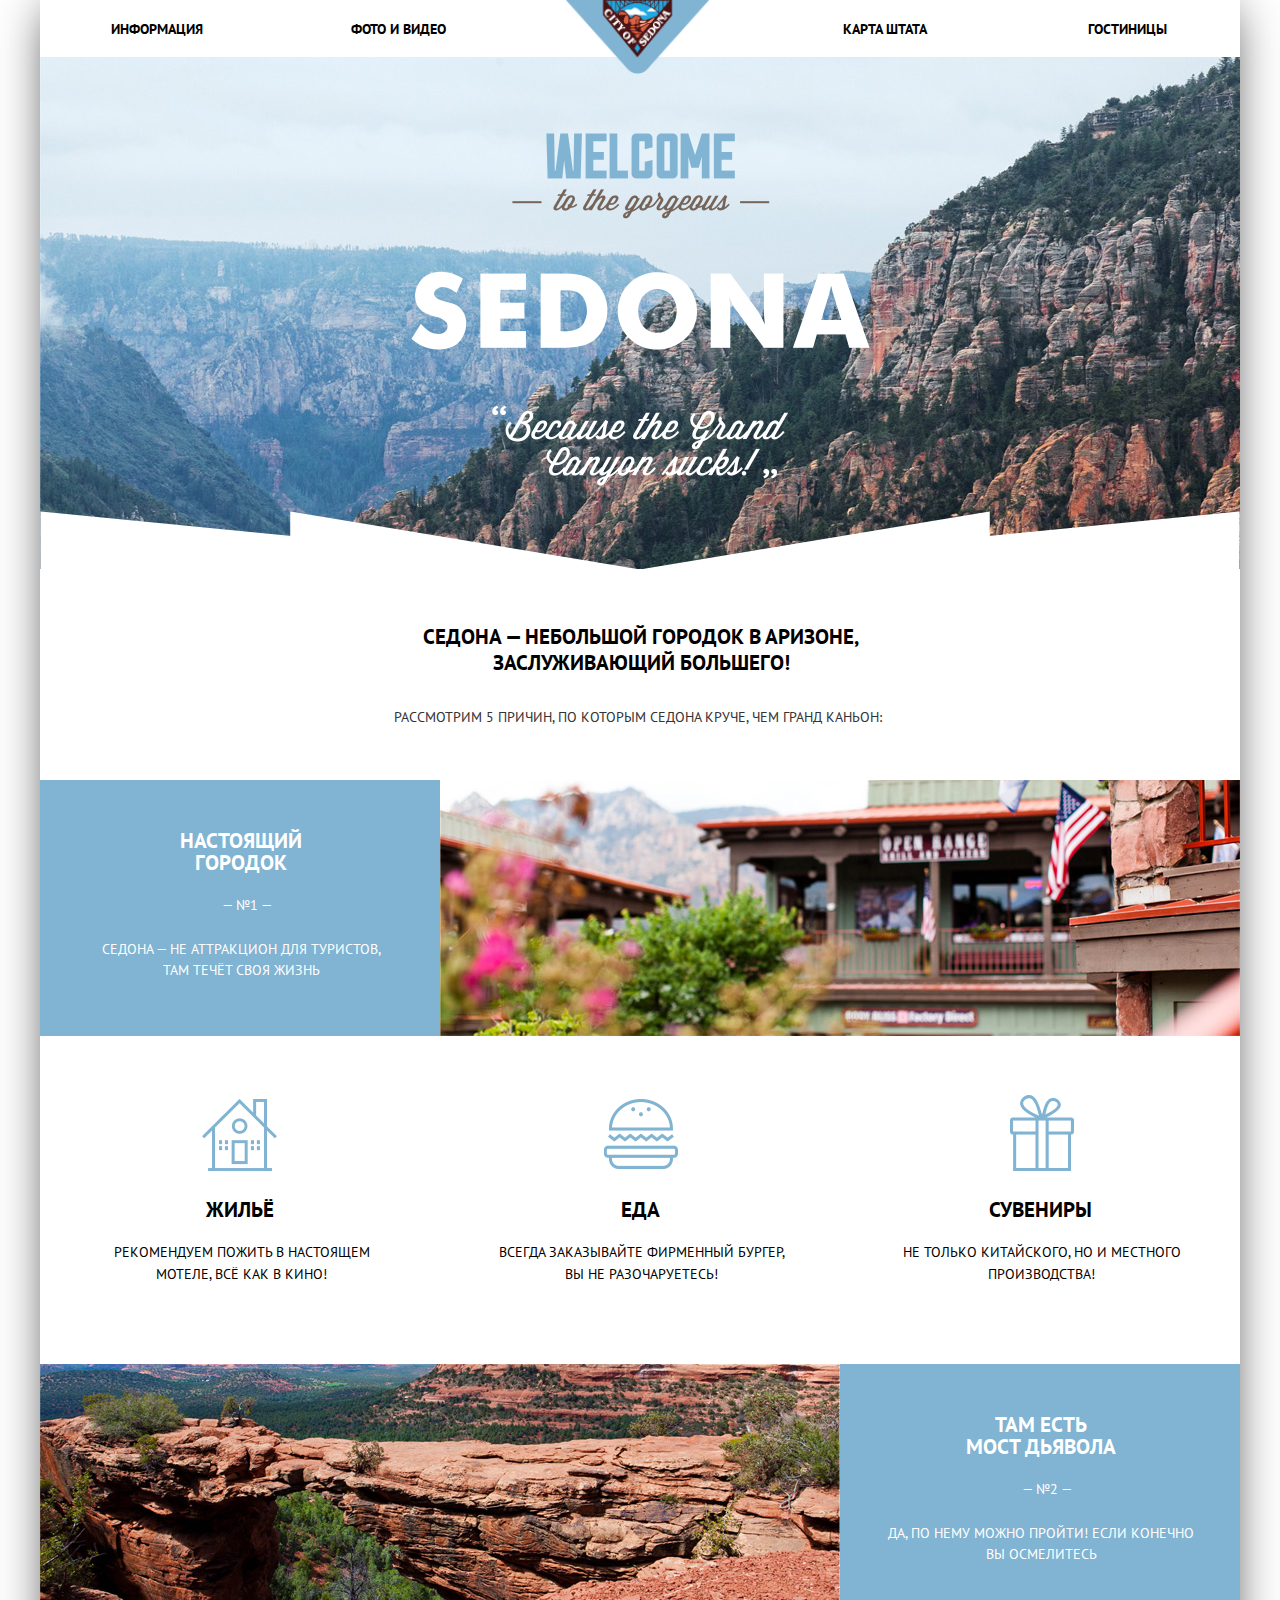
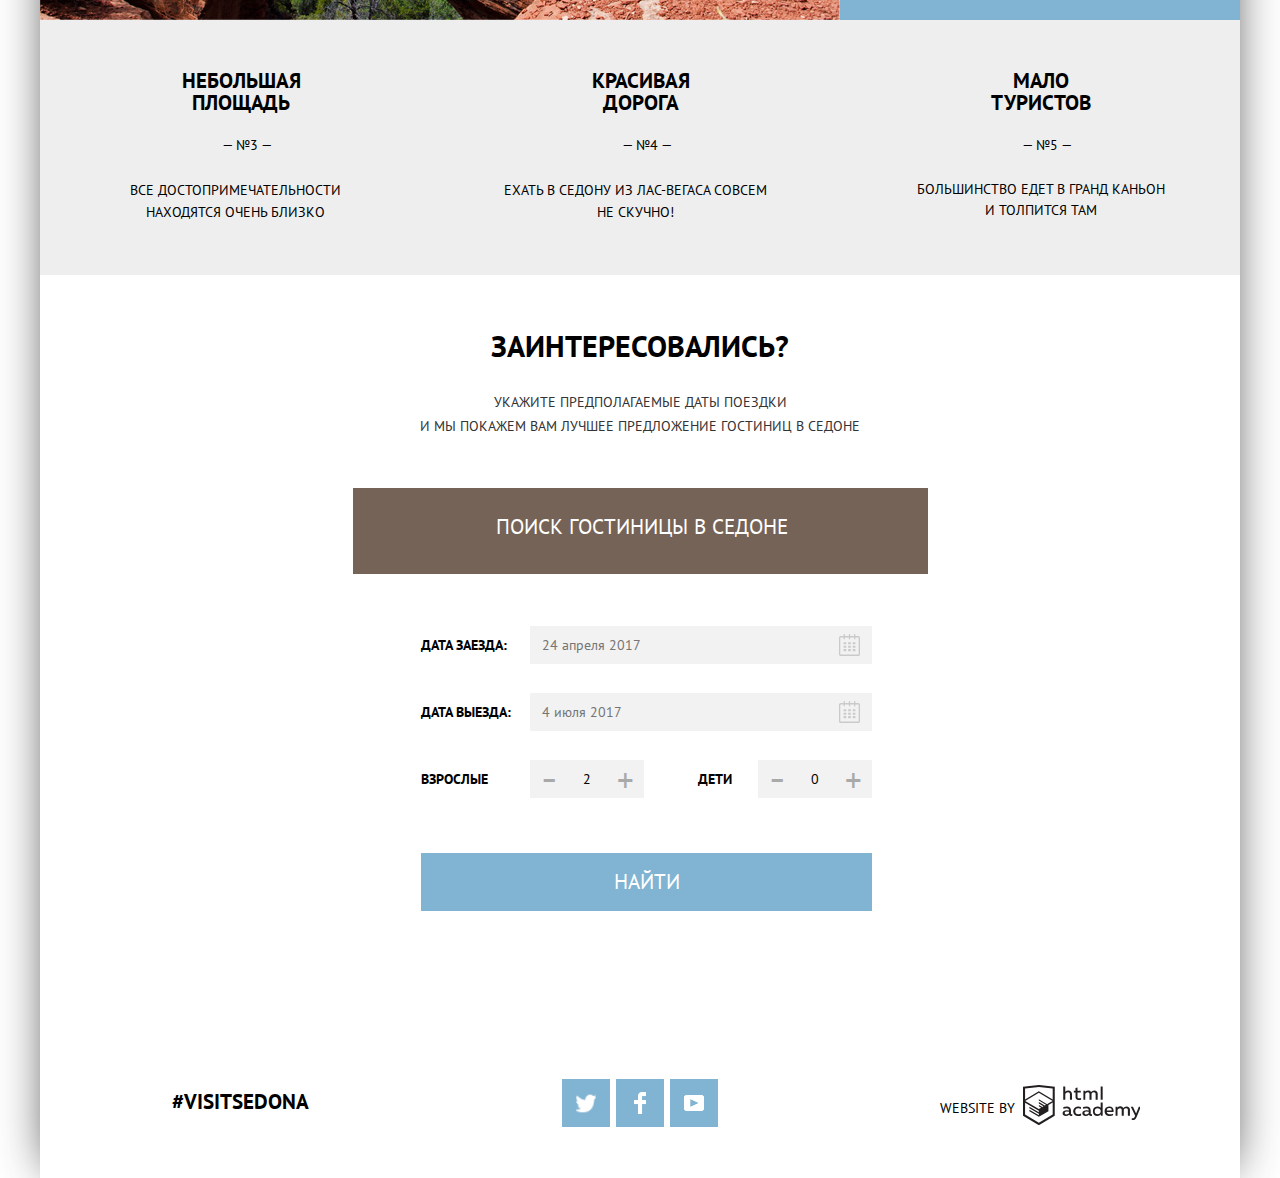
==== commit dff16b13: "процесс верстки" ====
--- a/index.html
+++ b/index.html
@@ -119,13 +119,13 @@
                     <p class="adults">
                   <label for="adults">Взрослые</label>
                     <button class="button-minus" type="button">–</button> 
-                  <input class="adult-amount" type="button" name="adults" id="adults" value="2"> 
+                  <input class="adult-amount" type="text" name="adults" id="adults" value="2"> 
                     <button class="button-plus" type="button">+</button> 
                     </p>
                     <p class="children">
                   <label for="children">Дети</label>
                     <button class="button-minus" type="button">–</button> 
-                  <input class="children-amount"  type="button" name="children" id="children" value="0"> 
+                  <input class="children-amount"  type="text" name="children" id="children" value="0"> 
                     <button class="button-plus" type="button">+</button> 
                     </p>
                   </div>
@@ -136,7 +136,6 @@
                   <h2 class="visually-hidden">
                     Как до нас добраться
                   </h2>
-                  <p>
                     <iframe src="https://www.google.com/maps/embed?pb=!1m18!1m12!1m3!1d475957.83483896346!2d-111.94672641874268!3d34.83906897555744!2m3!1f0!2f0!3f0!3m2!1i1024!2i768!4f13.1!3m3!1m2!1s0x872da132f942b00d%3A0x5548c523fa6c8efd!2z0KHQtdC00L7QvdCwLCDQkNGA0LjQt9C-0L3QsCwg0KHQqNCQ!5e0!3m2!1sru!2sru!4v1455796462463" width="1200" height="476" style="border:0" allowfullscreen=""></iframe>
               </section>    
 
--- a/css/style.css
+++ b/css/style.css
@@ -120,17 +120,12 @@
 left:0;
 
 }
-.welcome-words img{
-  margin-left: 16px;
-
-}
-
 .saying {
     font-size: 21px;
     /* min-height: 100px; */
     text-align: center;
     margin-top: 55px;
-    margin-left: 15px;
+    margin-left: 2px;
 
   }
   .reason-title { 
@@ -140,19 +135,20 @@
    min-height: 48px; 
    padding: 0;
    margin: 28px;
-   margin-left: 40px;
+   margin-left: 23px;
  }
  .item-title{
   font-size: 21px;
   line-height: 22px;
   margin-top: 25px;
-  padding-left: 18px;
+  
 
  }
  .item-title-extra{
   font-size: 21px;
   line-height: 21px;
   margin-top: 4px; 
+  margin-left: -15px;
  }
 
   /* --------------------------------------------------------------- */
@@ -200,6 +196,7 @@
   font-weight:400;
   text-align: center;
   line-height: 22px;
+  margin-left: -12px;
  }
  .item-number{
   font-weight:400;
@@ -231,17 +228,17 @@
  .extra-reason-item:nth-child(1){
   background: url("../img/icon-house.png");
   background-repeat: no-repeat;
-  background-position: 169px 63px;
+  background-position: 162px 63px;
  }
  .extra-reason-item:nth-child(2){
   background: url("../img/icon-food.png");
   background-repeat: no-repeat;
-  background-position: 171px 63px;
+  background-position: 164px 63px;
  }
  .extra-reason-item:nth-child(3){
   background: url("../img/icon-gift.png");
   background-repeat: no-repeat;
-  background-position: 178px 59px;
+  background-position: 170px 59px;
  }
   
 
@@ -256,7 +253,7 @@
     text-align: center;
     padding-top: 23px;
     margin-bottom: 26px;
-    padding-left: 16px;
+   
 
   }
   .appointment-info{
@@ -265,7 +262,7 @@
     color: #333333;
     font-weight:400;
     text-align: center;
-    padding-left: 9px;
+ 
     padding-bottom: 50px;
     width:442px;
     margin:0 auto;
@@ -282,7 +279,7 @@
       display: block;
       margin:0 auto;
       border:none;
-      padding-left: 24px;
+      padding-left: 9px;
       padding-bottom: 10px;
 
     }
@@ -311,18 +308,18 @@
    position: absolute;
    z-index: 100;
    left:50%;
-   margin-left:-287px;
-   border:none;
-   padding-top: 43px;
-   padding-left: 68px;
- }  
+   margin-left: -288px;
+    border: none;
+    padding-top: 23px;
+    padding-left: 69px;}
+   
  .appointment-form input{
   width: 342px;
  min-height: 10px;
  height:38px;
  background-color: #f2f2f2;
  border:none;
- padding-left: 12px;
+ 
 
  }
  .appointment-form input:hover{
@@ -335,8 +332,12 @@
    display:flex;
    justify-content: space-between;
    align-items: center;
-   margin-bottom: 24px;
+   margin:0;
    border:none;
+   margin-top:29px;
+ }
+ .appointment-item input{
+   padding-left: 12px;
  }
  
  .appointment-form .adult-amount{
@@ -350,12 +351,12 @@
   width:38px;
   height:38px;
   background:#f2f2f2;
-  margin-left:40px;
   border:none;
-  font-size: 33px;
+    font-size: 25px;
   line-height:26px;
   font-weight: 700;
   color:#a9a9a9;
+  margin: 0;
  }
  .button-minus:hover {
    color: #000000;
@@ -383,12 +384,23 @@
  .appointment-item-two{
    display: flex;
    justify-content: flex-start;
+   margin-top:29px;
  }
  .adult-amount{
 margin:0;
 padding:0;
-
- }
+text-align: center;
+ }
+ .children-amount{
+  text-align: center;
+ }
+.adults label{
+  margin-right:42px;
+}
+.children label {
+  margin-right:26px;
+}
+
  .find{
     display:block;
     background-color: #81b3d2;
@@ -399,15 +411,22 @@
     line-height: 26px;
     text-transform: uppercase;
     border:none;
-    margin-top: 33px;
+    margin-top: 55px;
  }
  .adults{
    display:flex;
+   margin:0;
+   align-items: center;
  }
  .children{
   display:flex;
-  margin-left: 47px;
- }
+  margin:0;
+  align-items: center;
+  margin-left: auto;
+ }
+.modal p{
+  margin:0;
+}
  .footer-contacts{
    width:400px;
    text-align: center;
@@ -471,9 +490,10 @@
  display:flex; 
 justify-content:space-around;
 align-items: center;
-margin-top: -43px;
-
 min-height: 120px;
+background: #ffffff;
+position: relative;
+top:-15px;
       }
   .social-button {
   display: flex;
@@ -529,7 +549,7 @@
  .price a{
 color:#81b3d2;
 }
-.type {
+.type a {
 border-bottom: 1px dotted #81b3d2;
 }
 .type a,.for-raiting a{
@@ -541,7 +561,7 @@
 .type a:active{
   color:#000000;
 }
-.for-raiting{
+.for-raiting a{
   border-bottom: 1px dotted #81b3d2; 
 }
 .for-raiting a:hover{
@@ -583,7 +603,7 @@
 .trigon-down a:active path{
   fill: #81b3d2;}
   .sorting-for li{
-    padding-right: 43px;
+    padding-right: 36px;
   }
 
 
@@ -599,11 +619,27 @@
     border-bottom: 1px solid #e5e5e5;
   }
   .hotels-name{
-    margin-top: 9px;
+    margin-top: 7px;
     margin-bottom: 0px;
-  }
-  .type-prise{
-    margin: 0;
+    margin-left: -1px;
+  }
+  .type-price {
+    margin-top: 4px;
+    margin-bottom: 10px;
+  }
+  .hotel-price-2{
+    font-size: 14px;
+    line-height: 21px;
+    color: #333333;
+    font-weight: 400;
+    margin-left: 59px;
+  }
+  .hotel-price-3{
+    font-size: 14px;
+    line-height: 21px;
+    color: #333333;
+    font-weight: 400;
+    margin-left: 15px;
   }
  
 
@@ -619,19 +655,30 @@
   color:#cacaca;
     }
 .description-hotels{
+  padding-top: 12px;
   margin-left: 31px;
+  padding-bottom: 20px;
 }
 .rating{
   margin-left:auto;
-  display: flex;
-  flex-direction: column;
+  /* display: flex;
+  flex-direction: column; */
+}
+.hotels-item-image {
+  padding-top: 10px;
 }
 .hotel-item-detail a{
-  padding: 5px 15px;
+  padding: 5px 17px;
+ 
+}
+.hotels-item {
+  padding-top: 0px;
+  padding-bottom: 0;
 }
 .reservation-bottom{
 font-size:14px;
 line-height:21px;
+padding:4px 18px;
 color: #ffffff;
       
 background-color: #766357;
@@ -647,6 +694,7 @@
 .details-bottom{
 font-size:14px;
 line-height:21px;
+padding:4px 16px;
 color: #ffffff;  
 background-color: #81b3d2;
 border: none;
@@ -658,16 +706,23 @@
 background-color:#5496bd;
         }
         
-.hotels-type,.hotel-price{
-      font-size: 14px;
-       line-height:21px;
-      color:#333333; 
-       font-weight: 400;   
-      }
-.hotels-type{
-  margin-right:
-}      
+.hotels-type {
+  font-size: 14px;
+  line-height:21px;
+ color:#333333; 
+  font-weight: 400;  
+}
+.hotel-price{
+  font-size: 14px;
+    line-height:21px;
+  color:#333333; 
+    font-weight: 400;   
+    margin-left: 33px;
+  }
+
 .hotel-rating{
+  position: relative;
+  bottom: -39px;
  font-size: 14px;
 line-height:21px;
 color:#666666;
@@ -686,6 +741,9 @@
 margin:0;
 /* height:80px; */
 align-items: center;
+}
+.stars {
+  margin-top: 24px;
 }
 .stars-item{
 padding-right:5px;
@@ -775,9 +833,10 @@
   .filter-range {
     width: 330px;
     margin-left: auto; 
-  
+  padding-right:11px;
     color: #ffffff;
     text-transform: uppercase;
+    min-height: 167px;
   }
   
   .filter-range-title {
@@ -793,9 +852,9 @@
     
     
     margin-bottom: 29px;
-    height: 43px;
+    height: 38px;
     font-size: 0;
-    margin-bottom: 29px;
+    margin-bottom: 19px;
     border: 2px solid #ffffff;
     border-radius: 2px;
   }
@@ -817,7 +876,7 @@
     display: inline-block;
     line-height: 29px;
     font-size: 14px;
-    line-height: 38px;
+    line-height: 33px;
     vertical-align: top;
   
     cursor: pointer;
@@ -888,7 +947,7 @@
   
   .btn-transparent {
     display: block;
-    margin: 0 auto;
+   margin-left:82px;
     padding: 6px 35px;
   
     font-size: 14px;
@@ -909,13 +968,13 @@
   }
  .calendar-arrival{
    position:absolute;
-   left: 495px;
+   left: 487px;
     top: 60px;
 
  } 
  .calendar-departure{
   position:absolute;
-  left: 494px;
+  left: 487px;
   top: 127px;
  }
  .calendar-arrival:hover path{
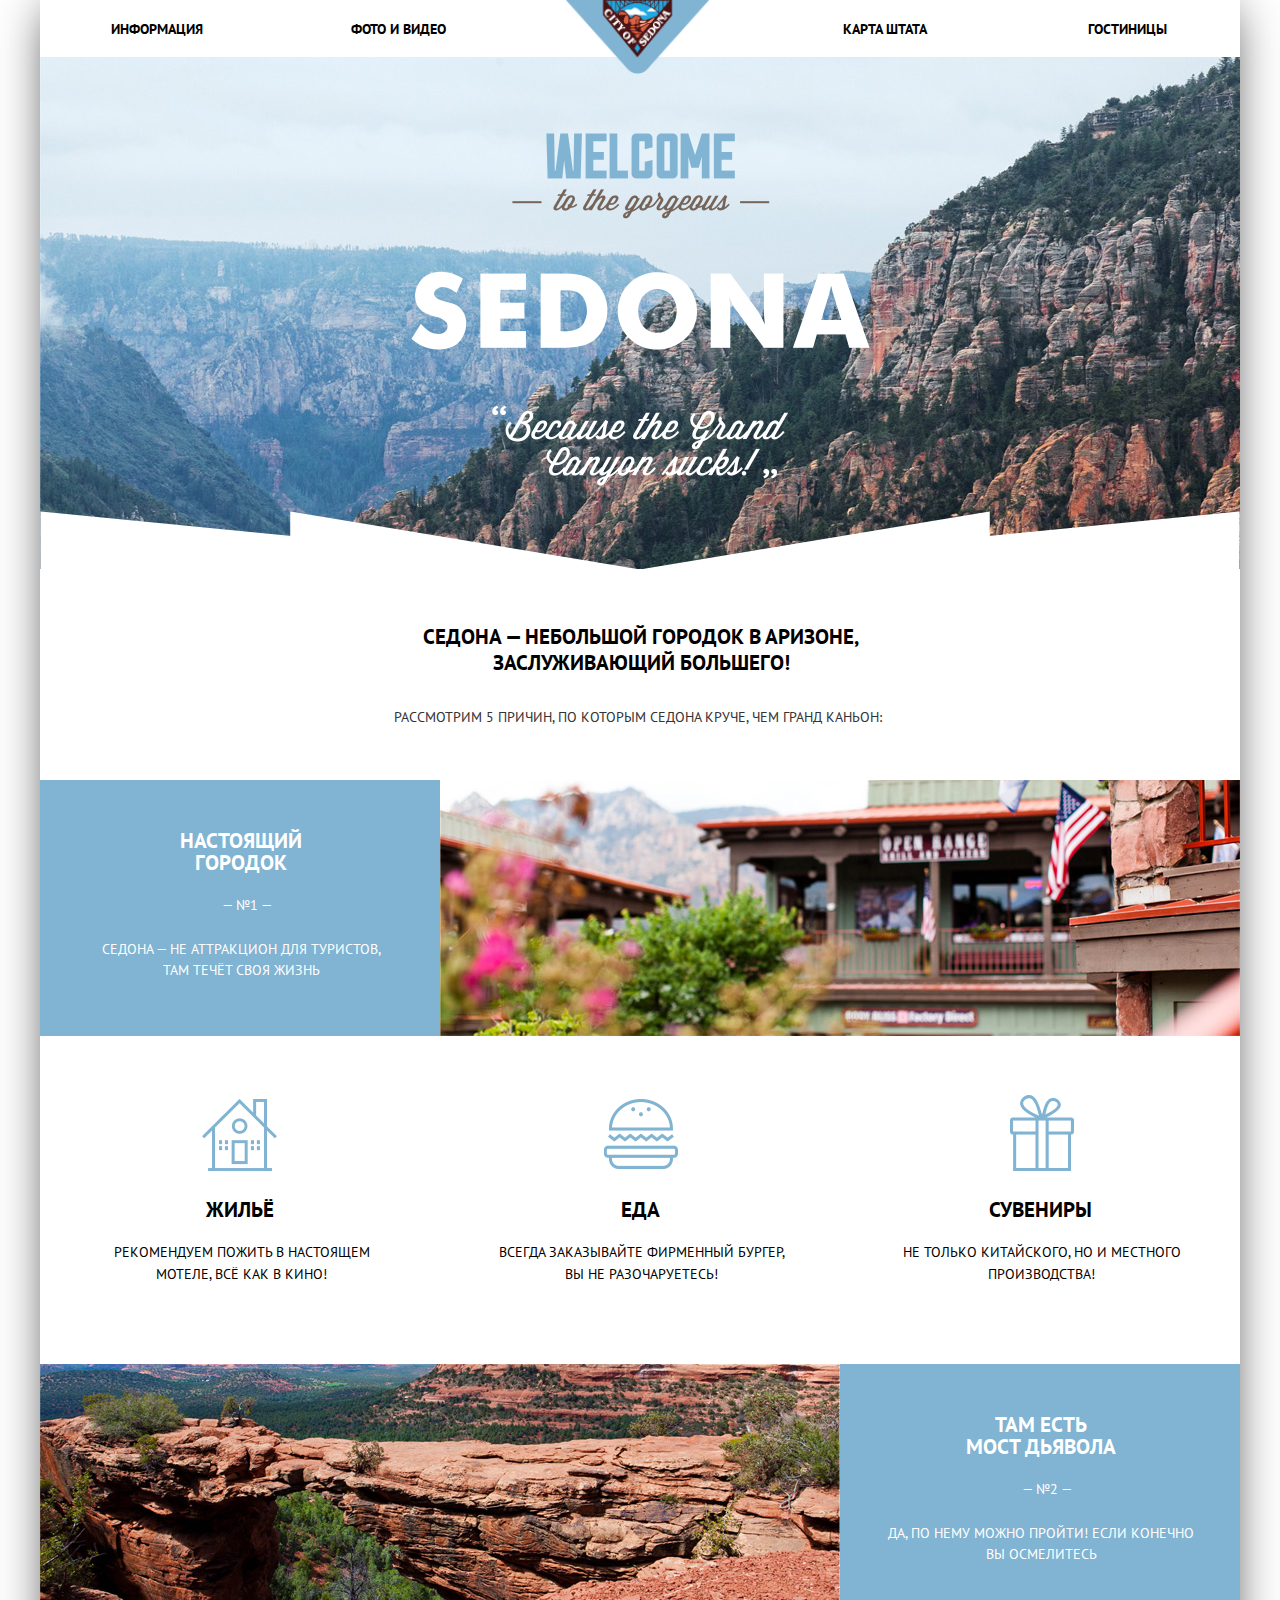
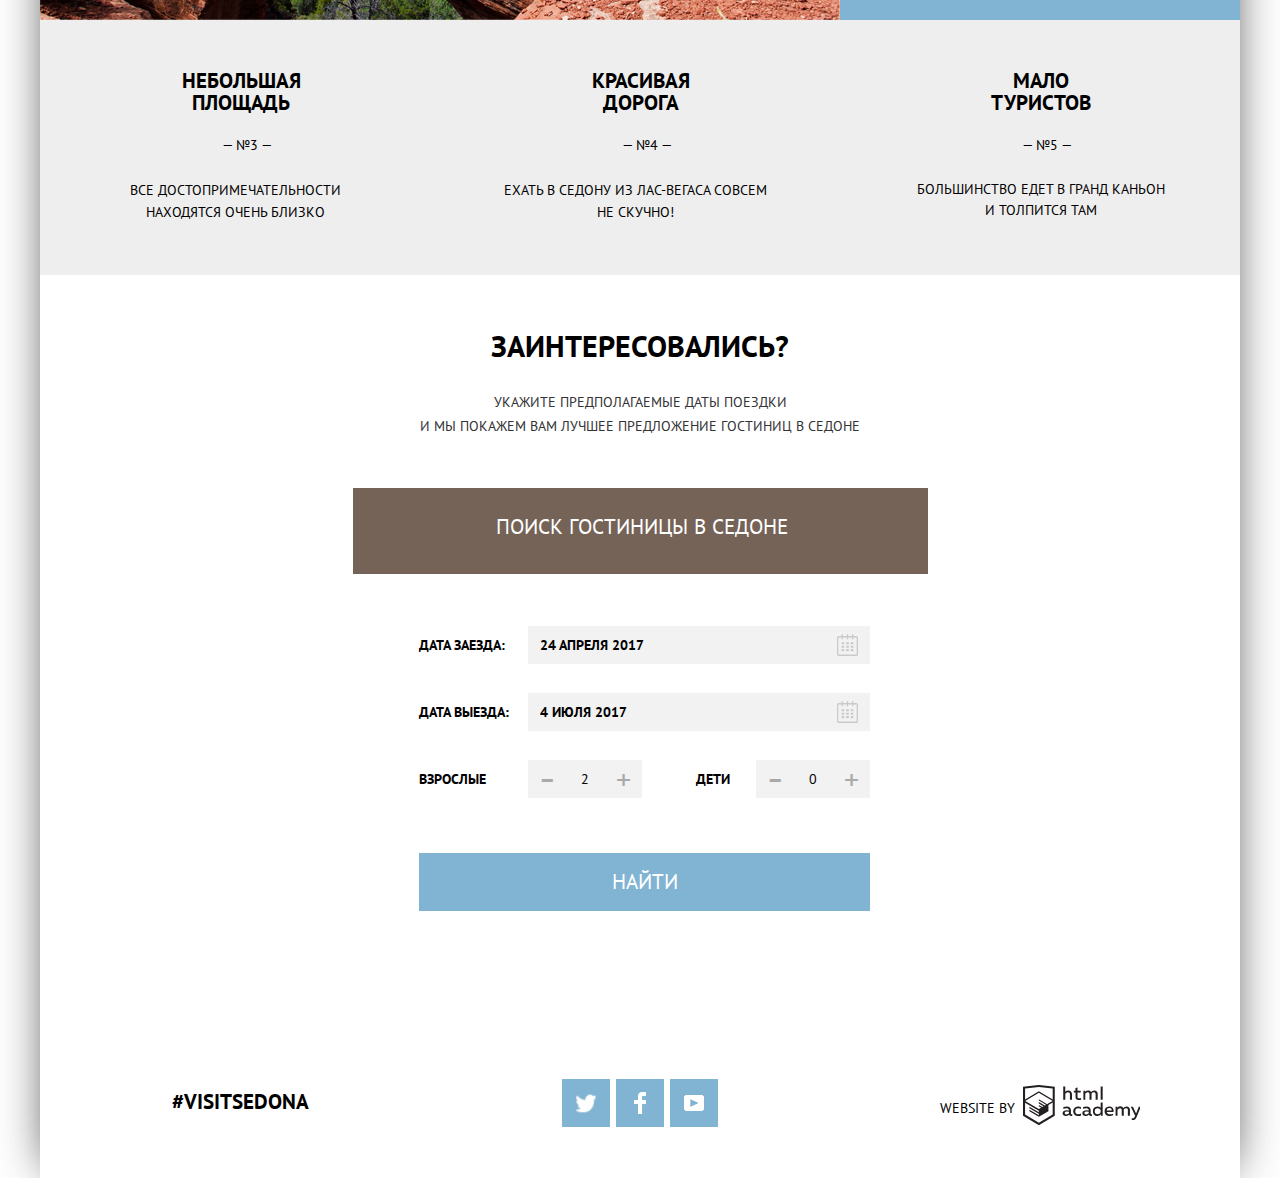
==== commit c88f7311: "1111" ====
--- a/index.html
+++ b/index.html
@@ -1,186 +1,206 @@
-
 <!DOCTYPE html>
 <html lang="ru">
-  <head>
-    <meta charset="utf-8">
-    <title> City of Sedona</title>
-    <link href="https://fonts.googleapis.com/css?family=PT+Sans:400,700" rel="stylesheet">
-    <link href="css/normalize.css" rel="stylesheet">
-    <link href="css/style.css" rel="stylesheet">
-  </head>
-  <body>
-    <div class="container">
-      <header class="main-header">
-          <nav class="main-navigation">
-              <a class="main-header-logo" href="index.html">
-              <img src="img/logo.png" width="145" height="70" alt="Логотип  city of Sedona">
-              </a>
-              <ul class="site-navigation">
-                <li class="item-left"><a href="info.html">Информация</a></li>
-                <li class="item-left"><a href="photo_video.html">Фото и видео</a></li>
-                <li class="item-right"><a href="state_map.html">Карта штата</a></li>
-                <li class="item-right"><a href="catalog.html">Гостиницы</a></li>
-              </ul>
-            </nav>
+
+<head>
+  <meta charset="utf-8">
+  <title> City of Sedona</title>
+  <link href="https://fonts.googleapis.com/css?family=PT+Sans:400,700" rel="stylesheet">
+  <link href="css/normalize.css" rel="stylesheet">
+  <link href="css/style.css" rel="stylesheet">
+</head>
+
+<body>
+  <div class="container">
+    <header class="main-header">
+      <nav class="main-navigation">
+        <a class="main-header-logo" href="index.html">
+          <img src="img/logo.png" width="145" height="70" alt="Логотип  city of Sedona">
+        </a>
+        <ul class="site-navigation">
+          <li class="item-left"><a href="info.html">Информация</a></li>
+          <li class="item-left"><a href="photo_video.html">Фото и видео</a></li>
+          <li class="item-right"><a href="state_map.html">Карта штата</a></li>
+          <li class="item-right"><a href="catalog.html">Гостиницы</a></li>
+        </ul>
+      </nav>
     </header>
     <main>
-        <h1 class="visually-hidden">Город "Седона"</h1>
-        <div class="welcome-words">
-            <img src="img/welcome.png" width="459" height="353" alt="Welcome-words"> 
-        </div>
-        <section class="reason">
-            <p class="saying">Седона — небольшой городок в Аризоне,<br> заслуживающий большего!</p>
-            <h2 class="visually-hidden">Преимущества города </h2>
-            <p class="reason-title"> Рассмотрим 5 причин, по которым седона круче, чем Гранд Каньон:</p>
-            
-            <ul class="reason-list">
-              
-              <li class="reason-item reason-item-special">
-                <h3 class="item-title">Настоящий <br> городок</h3>
-                  <p class="item-number"> — №1 — </p>
-                  <p class="description-item-special">Седона — не аттракцион для туристов,<br> там течёт своя жизнь </p>
-                </li>
-
-                <section class="reason-item-image">
-                    <img src="img/reason-img-1.jpg" width="800" height="256">
-                </section> 
-                <section class="extra-reason">
-                    <ul class="extra-reason-list">
-                        <li class="extra-reason-item">
-                          <h3 class="item-title-extra">Жильё</h3>
-                          <p class="description-reason">Рекомендуем пожить в настоящем мотеле, всё как в кино!</p>
-                         </li>
-                        <li class="extra-reason-item">
-                          <h3 class="item-title-extra">Еда</h3>
-                            <p class="description-reason">Всегда заказывайте фирменный бургер, вы не разочаруетесь!</p>
-                          </li>
-                        <li class="extra-reason-item">
-                          <h3 class="item-title-extra">Сувениры</h3>
-                          <p class="description-reason">Не только китайского, но и местного производства!</p>
-                        </li>
-                      </ul>        
-                </section>    
-
-                <section class="reason-item-image">
-                    <img src="img/reason-img-2.jpg" width="800" height="256">
-                </section>
-              <li class="reason-item reason-item-special">
-                  <h3 class="item-title">Там есть<br> Мост дьявола </p> 
-                    <p class="item-number"> — №2 —</p>
-                    <p class="description-item-special">Да, по нему можно пройти! Если конечно <br> вы осмелитесь</p> 
-                  </li>
-
-              <li class="reason-item">
-                <h3 class="item-title">Небольшая<br> площадь</h3>
-                <p class="item-number">— №3 — </p>
-                <p class="description-reason"> Все достопримечательности<br> находятся очень близко</p>
+      <h1 class="visually-hidden">Город "Седона"</h1>
+      <div class="welcome-words">
+        <img src="img/welcome.png" width="459" height="353" alt="Welcome-words">
+      </div>
+      <section class="reason">
+        <p class="saying">Седона — небольшой городок в Аризоне,<br> заслуживающий большего!</p>
+        <h2 class="visually-hidden">Преимущества города </h2>
+        <p class="reason-title"> Рассмотрим 5 причин, по которым седона круче, чем Гранд Каньон:</p>
+
+        <ul class="reason-list">
+
+          <li class="reason-item reason-item-special">
+            <h3 class="item-title">Настоящий <br> городок</h3>
+            <p class="item-number"> — №1 — </p>
+            <p class="description-item-special">Седона — не аттракцион для туристов,<br> там течёт своя жизнь </p>
+          </li>
+
+          <section class="reason-item-image">
+            <img src="img/reason-img-1.jpg" width="800" height="256">
+          </section>
+          <section class="extra-reason">
+            <ul class="extra-reason-list">
+              <li class="extra-reason-item">
+                <h3 class="item-title-extra">Жильё</h3>
+                <p class="description-reason">Рекомендуем пожить в настоящем мотеле, всё как в кино!</p>
               </li>
-
-              <li class="reason-item">
-                <h3 class="item-title">Красивая<br> дорога</h3>
-                <p class="item-number">— №4 —</p>
-                  <p class="description-reason">  Ехать в Седону из Лас-Вегаса совсем<br> не скучно!</p>
-                </li>
-
-              <li class="reason-item">
-                    <h3 class="item-title">Мало<br> туристов </p>
-                    <p class="item-number">— №5 —</p>
-                    <p class="description-item-special">  Большинство едет в гранд каньон<br> и толпится там</p>
-                  </li> 
-               </ul>
-        </section>   
-        <section class="appointment">
-            <h2 class="visually-hidden">Бронирование гостиницы</h2>
-              <p class="interested-in">Заинтересовались?</p>
-              <p class="appointment-info">Укажите предполагаемые даты поездки<br> и мы покажем вам лучшее предложение гостиниц в Седоне</p>
-                <button class="appointment-title">Поиск гостиницы в Седоне</button>
-                <form class="appointment-form" action="http://echo.htmlacademy.ru"      metod="post">
-                  <p class="appointment-item ">   
-                  <label for="arrival-date-id">Дата заезда:</label>
-                  <input type="text" name="arrival-date" id="arrival-date-id" placeholder="24 апреля 2017">
-                  <span class="calendar-arrival">
-                  <svg xmlns="http://www.w3.org/2000/svg" width="21" height="22">
-                    <path d="M19.251 2.025h-2.845V.648c0-.381-.294-.689-.656-.689-.363 0-.656.308-.656.689v1.377h-3.938V.648c0-.381-.294-.689-.655-.689-.363 0-.657.308-.657.689v1.377H5.906V.648c0-.381-.294-.689-.656-.689-.363 0-.657.308-.657.689v1.377H1.75C.784 2.025 0 2.847 0 3.862v16.302C0 21.179.784 22 1.75 22h17.501c.966 0 1.749-.821 1.749-1.836V3.862c0-1.015-.783-1.837-1.749-1.837zm.437 18.139a.448.448 0 0 1-.437.459H1.75a.45.45 0 0 1-.438-.459V3.862a.45.45 0 0 1 .438-.459h2.844v1.378c0 .381.294.689.657.689.362 0 .656-.308.656-.689V3.403h3.938v1.378c0 .381.294.689.657.689.361 0 .655-.308.655-.689V3.403h3.938v1.378c0 .381.293.689.656.689.362 0 .656-.308.656-.689V3.403h2.845c.241 0 .437.206.437.459v16.302z" fill="#cacaca"/>
-                    <path d="M4.594 8.225h2.625v2.066H4.594zm0 3.443h2.625v2.067H4.594zm0 3.444h2.625v2.066H4.594zm4.594 0h2.625v2.066H9.188zm0-3.444h2.625v2.067H9.188zm0-3.443h2.625v2.066H9.188zm4.593 6.887h2.625v2.066h-2.625zm0-3.444h2.625v2.067h-2.625zm0-3.443h2.625v2.066h-2.625z" fill="#cacaca"/>
-                  </svg>  
-                  </span>
-                </p>
-                  <p class="appointment-item">
-                  <label for="date-of-departure-id">Дата выезда:</label>
-                  <input type="text" name="date-of-departure" id="date-of-departure-id" placeholder="4 июля 2017">
-                  <span class="calendar-departure">
-                      <svg xmlns="http://www.w3.org/2000/svg" width="21" height="22">
-                        <path d="M19.251 2.025h-2.845V.648c0-.381-.294-.689-.656-.689-.363 0-.656.308-.656.689v1.377h-3.938V.648c0-.381-.294-.689-.655-.689-.363 0-.657.308-.657.689v1.377H5.906V.648c0-.381-.294-.689-.656-.689-.363 0-.657.308-.657.689v1.377H1.75C.784 2.025 0 2.847 0 3.862v16.302C0 21.179.784 22 1.75 22h17.501c.966 0 1.749-.821 1.749-1.836V3.862c0-1.015-.783-1.837-1.749-1.837zm.437 18.139a.448.448 0 0 1-.437.459H1.75a.45.45 0 0 1-.438-.459V3.862a.45.45 0 0 1 .438-.459h2.844v1.378c0 .381.294.689.657.689.362 0 .656-.308.656-.689V3.403h3.938v1.378c0 .381.294.689.657.689.361 0 .655-.308.655-.689V3.403h3.938v1.378c0 .381.293.689.656.689.362 0 .656-.308.656-.689V3.403h2.845c.241 0 .437.206.437.459v16.302z" fill="#cacaca"/>
-                        <path d="M4.594 8.225h2.625v2.066H4.594zm0 3.443h2.625v2.067H4.594zm0 3.444h2.625v2.066H4.594zm4.594 0h2.625v2.066H9.188zm0-3.444h2.625v2.067H9.188zm0-3.443h2.625v2.066H9.188zm4.593 6.887h2.625v2.066h-2.625zm0-3.444h2.625v2.067h-2.625zm0-3.443h2.625v2.066h-2.625z"fill="#cacaca"/>
-                      </svg>  
-                    </span>  
-                </p>
-                  <div class="appointment-item-two">
-                    <p class="adults">
-                  <label for="adults">Взрослые</label>
-                    <button class="button-minus" type="button">–</button> 
-                  <input class="adult-amount" type="text" name="adults" id="adults" value="2"> 
-                    <button class="button-plus" type="button">+</button> 
-                    </p>
-                    <p class="children">
-                  <label for="children">Дети</label>
-                    <button class="button-minus" type="button">–</button> 
-                  <input class="children-amount"  type="text" name="children" id="children" value="0"> 
-                    <button class="button-plus" type="button">+</button> 
-                    </p>
-                  </div>
-                  <button class="find"  type="submit">Найти</button>
-                </form>
-              </section> 
-              <section class="modal modal-map">
-                  <h2 class="visually-hidden">
-                    Как до нас добраться
-                  </h2>
-                    <iframe src="https://www.google.com/maps/embed?pb=!1m18!1m12!1m3!1d475957.83483896346!2d-111.94672641874268!3d34.83906897555744!2m3!1f0!2f0!3f0!3m2!1i1024!2i768!4f13.1!3m3!1m2!1s0x872da132f942b00d%3A0x5548c523fa6c8efd!2z0KHQtdC00L7QvdCwLCDQkNGA0LjQt9C-0L3QsCwg0KHQqNCQ!5e0!3m2!1sru!2sru!4v1455796462463" width="1200" height="476" style="border:0" allowfullscreen=""></iframe>
-              </section>    
-
-      </main>
-
-      <footer class="main-footer">
-          <p class="footer-contacts">
-             <a href="#">#VISITSEDONA </a></p>
-          <div class="footer-social">
-              <ul>
-                <li><a class="social-button" href="#"><span class="visually-hidden">Твиттер</span>
-                  <svg xmlns="http://www.w3.org/2000/svg" xmlns:xlink="http://www.w3.org/1999/xlink" width="20" height="20"><image width="20" height="21" xlink:href="[data-uri]"/></svg></a></li>
-                <li><a class="social-button" href="#"><span class="visually-hidden">Фейсбук</span>
-                  <svg xmlns="http://www.w3.org/2000/svg" xmlns:xlink="http://www.w3.org/1999/xlink" width="12" height="22" viewBox="0 0 12 22">
-                    <metadata><?xpacket begin="﻿" id="W5M0MpCehiHzreSzNTczkc9d"?>
-                  <x:xmpmeta xmlns:x="adobe:ns:meta/" x:xmptk="Adobe XMP Core 5.6-c142 79.160924, 2017/07/13-01:06:39        ">
-                     <rdf:RDF xmlns:rdf="http://www.w3.org/1999/02/22-rdf-syntax-ns#">
-                        <rdf:Description rdf:about=""/>
-                     </rdf:RDF>
-                  </x:xmpmeta>
-                                       
-                  <?xpacket end="w"?></metadata>
-                  <image id="fb-icon" width="12" height="22" xlink:href="[data-uri]"/>
-                  </svg></a></li>
-                <li><a class="social-button" href="#"><span class="visually-hidden">Ютуб</span>
-                  <svg xmlns="http://www.w3.org/2000/svg" xmlns:xlink="http://www.w3.org/1999/xlink" width="20" height="16" viewBox="0 0 20 16">
-                    <metadata><?xpacket begin="﻿" id="W5M0MpCehiHzreSzNTczkc9d"?>
-                  <x:xmpmeta xmlns:x="adobe:ns:meta/" x:xmptk="Adobe XMP Core 5.6-c142 79.160924, 2017/07/13-01:06:39        ">
-                     <rdf:RDF xmlns:rdf="http://www.w3.org/1999/02/22-rdf-syntax-ns#">
-                        <rdf:Description rdf:about=""/>
-                     </rdf:RDF>
-                  </x:xmpmeta>                      
-                  <?xpacket end="w"?></metadata>
-                  <image id="youtube" width="20" height="16" xlink:href="[data-uri]"/>
-                  </svg></a></li>
-              </ul>
-            </div> 
-            <p class="footer-copyright">
-                <b>Website by</b> 
-                <a  href="https://htmlacademy.ru"><span class="visually-hidden">HTML Academy</span>
-                  <svg id="Layer_1" data-name="Layer 1" xmlns="http://www.w3.org/2000/svg" viewBox="0 0 108.08 36.85"><title>logo-htmlacademy-small1</title><path d="M44.61,26.88a2,2,0,0,0,.55-0.1v1.33a3.25,3.25,0,0,1-1.18.21,1.67,1.67,0,0,1-1.67-1,4.84,4.84,0,0,1-3.14,1.08c-1.51,0-2.91-.83-2.91-2.55,0-2.13,2-2.79,3.71-2.79a11.08,11.08,0,0,1,2.17.25v-0.3c0-1-.76-1.77-2.19-1.77a7.42,7.42,0,0,0-3,.64v-1.7a10.21,10.21,0,0,1,3.19-.55c2.36,0,3.81,1.12,3.81,3.65v3a0.54,0.54,0,0,0,.49.59h0.17Zm-6.44-1.13A1.35,1.35,0,0,0,39.63,27h0.11a3.39,3.39,0,0,0,2.41-1V24.58a9.72,9.72,0,0,0-1.81-.21c-1,0-2.16.33-2.16,1.38h0Zm12.36-6.11a5,5,0,0,1,2.57.64V22a4.08,4.08,0,0,0-2.3-.7,2.75,2.75,0,1,0,0,5.49,5,5,0,0,0,2.43-.64v1.71a6.27,6.27,0,0,1-2.76.57A4.21,4.21,0,0,1,46,24.51q0-.21,0-0.41a4.32,4.32,0,0,1,4.18-4.46h0.38Zm12.17,7.24a2,2,0,0,0,.55-0.1v1.33a3.25,3.25,0,0,1-1.18.21,1.67,1.67,0,0,1-1.67-1,4.84,4.84,0,0,1-3.14,1.08c-1.51,0-2.91-.83-2.91-2.55,0-2.13,2-2.79,3.71-2.79a11.08,11.08,0,0,1,2.17.25v-0.3c0-1-.76-1.77-2.19-1.77a7.42,7.42,0,0,0-3,.64v-1.7a10.21,10.21,0,0,1,3.19-.55c2.36,0,3.81,1.12,3.81,3.65v3a0.54,0.54,0,0,0,.49.59h0.17Zm-6.44-1.13A1.35,1.35,0,0,0,57.73,27h0.11a3.39,3.39,0,0,0,2.41-1V24.58a9.72,9.72,0,0,0-1.81-.21c-1.06,0-2.16.33-2.16,1.38h0ZM73,16V28.2H71.35V26.88a3.88,3.88,0,0,1-3.19,1.54,4.4,4.4,0,0,1,0-8.78,3.81,3.81,0,0,1,3,1.3V16H73Zm-4.53,5.22a2.76,2.76,0,1,0,0,5.52A2.86,2.86,0,0,0,71.15,25V23A2.91,2.91,0,0,0,68.49,21.27ZM79,19.64c3.31,0,4.46,2.68,3.92,5.09H76.7c0.21,1.5,1.67,2.11,3.19,2.11a6.11,6.11,0,0,0,2.64-.59v1.6a7.14,7.14,0,0,1-3,.57C77,28.42,74.78,27,74.78,24a4.18,4.18,0,0,1,4-4.39H79Zm0.09,1.54a2.28,2.28,0,0,0-2.44,2.1v0.06H81.3A2,2,0,0,0,79.13,21.18Zm5.73,7V19.87h1.65v1a3.81,3.81,0,0,1,2.78-1.27A2.86,2.86,0,0,1,91.89,21a4.12,4.12,0,0,1,2.91-1.33A3.06,3.06,0,0,1,98,23V28.2h-1.9V23.05a1.59,1.59,0,0,0-1.42-1.75H94.42a2.8,2.8,0,0,0-2.07,1.12V28.2h-1.9V23.05A1.59,1.59,0,0,0,89,21.31H88.8a3,3,0,0,0-2.21,1.29v5.63H84.86Zm21.31-8.33h1.9l-3.91,9.46c-0.9,2.17-2.09,2.86-3.35,2.86a4.76,4.76,0,0,1-1.1-.14V30.46a2.86,2.86,0,0,0,.85.12c0.9,0,1.58-.64,2.07-1.9l0.17-.42-4-8.4h2l2.86,6.29ZM38.73,1.46V6.22a3.81,3.81,0,0,1,2.7-1.14,3.25,3.25,0,0,1,3.44,3.4v5.15H43V8.72a1.81,1.81,0,0,0-1.61-2h-0.3a2.93,2.93,0,0,0-2.32,1.39v5.52h-1.9V1.46h1.9ZM49.94,2.31v3h3V6.91h-3v3.81c0,1.1.5,1.46,1.58,1.46a4.49,4.49,0,0,0,1.69-.33v1.6A6.8,6.8,0,0,1,51,13.8a2.55,2.55,0,0,1-2.86-2.74V6.89H46.58V5.26h1.5V2.74Zm5.4,11.31V5.28H57v1A3.81,3.81,0,0,1,59.77,5a2.86,2.86,0,0,1,2.6,1.33A4.12,4.12,0,0,1,65.28,5,3.06,3.06,0,0,1,68.44,8.4v5.21h-1.9V8.46a1.59,1.59,0,0,0-1.42-1.75H64.89a2.8,2.8,0,0,0-2.07,1.12v5.78h-1.9V8.46A1.59,1.59,0,0,0,59.5,6.71H59.27A3,3,0,0,0,57.06,8v5.63H55.34ZM71.17,1.45H73V13.6H71.17V1.45ZM14.71,0H14.55L0,1.54V28.21l14.55,8.66,14.55-8.66V1.54Zm12.5,27.1L14.55,34.64,1.9,27.12V16.18l12.59,7.5V25L5.86,19.9v1.31l8.68,5.21v1.39L5.87,22.65V24l8.68,5.21,8.75-5.24V18.31L27.2,16V27.12Zm0-12.53-3.48,2-1.6,1L14.51,13v1.31L21,18.23H21l-0.14.09-1,.54-5.37-3.2V17l4.24,2.52-1,.67-3.2-1.9v1.31l2.1,1.24L14.5,22.1,2,14.65,14.51,7.11Zm0-1.32L14.49,5.76,1.91,13.25v-10L14.56,1.92,27.21,3.25v10h0Z" transform="translate(0 -0.02)" fill="#231f20"/></svg>
-                </a>
-              </p>
-      
-        </footer>  
-    </div>
-  </body>
+              <li class="extra-reason-item">
+                <h3 class="item-title-extra">Еда</h3>
+                <p class="description-reason">Всегда заказывайте фирменный бургер, вы не разочаруетесь!</p>
+              </li>
+              <li class="extra-reason-item">
+                <h3 class="item-title-extra">Сувениры</h3>
+                <p class="description-reason">Не только китайского, но и местного производства!</p>
+              </li>
+            </ul>
+          </section>
+
+          <section class="reason-item-image">
+            <img src="img/reason-img-2.jpg" width="800" height="256">
+          </section>
+          <li class="reason-item reason-item-special">
+            <h3 class="item-title">Там есть<br> Мост дьявола </p>
+              <p class="item-number"> — №2 —</p>
+              <p class="description-item-special">Да, по нему можно пройти! Если конечно <br> вы осмелитесь</p>
+          </li>
+
+          <li class="reason-item">
+            <h3 class="item-title">Небольшая<br> площадь</h3>
+            <p class="item-number">— №3 — </p>
+            <p class="description-reason"> Все достопримечательности<br> находятся очень близко</p>
+          </li>
+
+          <li class="reason-item">
+            <h3 class="item-title">Красивая<br> дорога</h3>
+            <p class="item-number">— №4 —</p>
+            <p class="description-reason"> Ехать в Седону из Лас-Вегаса совсем<br> не скучно!</p>
+          </li>
+
+          <li class="reason-item">
+            <h3 class="item-title">Мало<br> туристов </p>
+              <p class="item-number">— №5 —</p>
+              <p class="description-item-special"> Большинство едет в гранд каньон<br> и толпится там</p>
+          </li>
+        </ul>
+      </section>
+      <section class="appointment">
+        <h2 class="visually-hidden">Бронирование гостиницы</h2>
+        <p class="interested-in">Заинтересовались?</p>
+        <p class="appointment-info">Укажите предполагаемые даты поездки<br> и мы покажем вам лучшее предложение гостиниц
+          в Седоне</p>
+        <button class="appointment-title">Поиск гостиницы в Седоне</button>
+        <form class="appointment-form" action="http://echo.htmlacademy.ru" metod="post">
+          <p class="appointment-item ">
+            <label for="arrival-date-id">Дата заезда:</label>
+            <input type="text" name="arrival-date" id="arrival-date-id" placeholder="24 апреля 2017">
+            <span class="calendar-arrival">
+              <svg xmlns="http://www.w3.org/2000/svg" width="21" height="22">
+                <path d="M19.251 2.025h-2.845V.648c0-.381-.294-.689-.656-.689-.363 0-.656.308-.656.689v1.377h-3.938V.648c0-.381-.294-.689-.655-.689-.363 0-.657.308-.657.689v1.377H5.906V.648c0-.381-.294-.689-.656-.689-.363 0-.657.308-.657.689v1.377H1.75C.784 2.025 0 2.847 0 3.862v16.302C0 21.179.784 22 1.75 22h17.501c.966 0 1.749-.821 1.749-1.836V3.862c0-1.015-.783-1.837-1.749-1.837zm.437 18.139a.448.448 0 0 1-.437.459H1.75a.45.45 0 0 1-.438-.459V3.862a.45.45 0 0 1 .438-.459h2.844v1.378c0 .381.294.689.657.689.362 0 .656-.308.656-.689V3.403h3.938v1.378c0 .381.294.689.657.689.361 0 .655-.308.655-.689V3.403h3.938v1.378c0 .381.293.689.656.689.362 0 .656-.308.656-.689V3.403h2.845c.241 0 .437.206.437.459v16.302z"
+                  fill="#cacaca" />
+                <path d="M4.594 8.225h2.625v2.066H4.594zm0 3.443h2.625v2.067H4.594zm0 3.444h2.625v2.066H4.594zm4.594 0h2.625v2.066H9.188zm0-3.444h2.625v2.067H9.188zm0-3.443h2.625v2.066H9.188zm4.593 6.887h2.625v2.066h-2.625zm0-3.444h2.625v2.067h-2.625zm0-3.443h2.625v2.066h-2.625z"
+                  fill="#cacaca" />
+              </svg>
+            </span>
+          </p>
+          <p class="appointment-item">
+            <label for="date-of-departure-id">Дата выезда:</label>
+            <input type="text" name="date-of-departure" id="date-of-departure-id" placeholder="4 июля 2017">
+            <span class="calendar-departure">
+              <svg xmlns="http://www.w3.org/2000/svg" width="21" height="22">
+                <path d="M19.251 2.025h-2.845V.648c0-.381-.294-.689-.656-.689-.363 0-.656.308-.656.689v1.377h-3.938V.648c0-.381-.294-.689-.655-.689-.363 0-.657.308-.657.689v1.377H5.906V.648c0-.381-.294-.689-.656-.689-.363 0-.657.308-.657.689v1.377H1.75C.784 2.025 0 2.847 0 3.862v16.302C0 21.179.784 22 1.75 22h17.501c.966 0 1.749-.821 1.749-1.836V3.862c0-1.015-.783-1.837-1.749-1.837zm.437 18.139a.448.448 0 0 1-.437.459H1.75a.45.45 0 0 1-.438-.459V3.862a.45.45 0 0 1 .438-.459h2.844v1.378c0 .381.294.689.657.689.362 0 .656-.308.656-.689V3.403h3.938v1.378c0 .381.294.689.657.689.361 0 .655-.308.655-.689V3.403h3.938v1.378c0 .381.293.689.656.689.362 0 .656-.308.656-.689V3.403h2.845c.241 0 .437.206.437.459v16.302z"
+                  fill="#cacaca" />
+                <path d="M4.594 8.225h2.625v2.066H4.594zm0 3.443h2.625v2.067H4.594zm0 3.444h2.625v2.066H4.594zm4.594 0h2.625v2.066H9.188zm0-3.444h2.625v2.067H9.188zm0-3.443h2.625v2.066H9.188zm4.593 6.887h2.625v2.066h-2.625zm0-3.444h2.625v2.067h-2.625zm0-3.443h2.625v2.066h-2.625z"
+                  fill="#cacaca" />
+              </svg>
+            </span>
+          </p>
+          <div class="appointment-item-two">
+            <p class="adults">
+              <label for="adults">Взрослые</label>
+              <button class="button-minus" type="button">–</button>
+              <input class="adult-amount" type="text" name="adults" id="adults" value="2">
+              <button class="button-plus" type="button">+</button>
+            </p>
+            <p class="children">
+              <label for="children">Дети</label>
+              <button class="button-minus" type="button">–</button>
+              <input class="children-amount" type="text" name="children" id="children" value="0">
+              <button class="button-plus" type="button">+</button>
+            </p>
+          </div>
+          <button class="find" type="submit">Найти</button>
+        </form>
+      </section>
+      <section class="modal modal-map">
+        <h2 class="visually-hidden">
+          Как до нас добраться
+        </h2>
+        <iframe src="https://www.google.com/maps/embed?pb=!1m18!1m12!1m3!1d475957.83483896346!2d-111.94672641874268!3d34.83906897555744!2m3!1f0!2f0!3f0!3m2!1i1024!2i768!4f13.1!3m3!1m2!1s0x872da132f942b00d%3A0x5548c523fa6c8efd!2z0KHQtdC00L7QvdCwLCDQkNGA0LjQt9C-0L3QsCwg0KHQqNCQ!5e0!3m2!1sru!2sru!4v1455796462463"
+          width="1200" height="476" style="border:0" allowfullscreen=""></iframe>
+      </section>
+
+    </main>
+
+    <footer class="main-footer">
+      <p class="footer-contacts">
+        <a href="#">#VISITSEDONA </a></p>
+      <div class="footer-social">
+        <ul>
+          <li><a class="social-button" href="#"><span class="visually-hidden">Твиттер</span>
+              <svg xmlns="http://www.w3.org/2000/svg" xmlns:xlink="http://www.w3.org/1999/xlink" width="20" height="20">
+                <image
+                  width="20" height="21" xlink:href="[data-uri]"
+                /></svg></a></li>
+          <li><a class="social-button" href="#"><span class="visually-hidden">Фейсбук</span>
+              <svg xmlns="http://www.w3.org/2000/svg" xmlns:xlink="http://www.w3.org/1999/xlink" width="12" height="22" viewBox="0 0 12 22">
+                <metadata>
+                  <?xpacket begin="﻿" id="W5M0MpCehiHzreSzNTczkc9d"?>
+                    <x:xmpmeta xmlns:x="adobe:ns:meta/" x:xmptk="Adobe XMP Core 5.6-c142 79.160924, 2017/07/13-01:06:39        ">
+                      <rdf:RDF xmlns:rdf="http://www.w3.org/1999/02/22-rdf-syntax-ns#">
+                        <rdf:Description rdf:about="" />
+                      </rdf:RDF>
+                    </x:xmpmeta>
+
+                    <?xpacket end="w"?>
+                </metadata>
+                <image id="fb-icon" width="12" height="22" xlink:href="[data-uri]"
+                />
+              </svg></a></li>
+          <li><a class="social-button" href="#"><span class="visually-hidden">Ютуб</span>
+              <svg xmlns="http://www.w3.org/2000/svg" xmlns:xlink="http://www.w3.org/1999/xlink" width="20" height="16" viewBox="0 0 20 16">
+                <metadata>
+                  <?xpacket begin="﻿" id="W5M0MpCehiHzreSzNTczkc9d"?>
+                    <x:xmpmeta xmlns:x="adobe:ns:meta/" x:xmptk="Adobe XMP Core 5.6-c142 79.160924, 2017/07/13-01:06:39        ">
+                      <rdf:RDF xmlns:rdf="http://www.w3.org/1999/02/22-rdf-syntax-ns#">
+                        <rdf:Description rdf:about="" />
+                      </rdf:RDF>
+                    </x:xmpmeta>
+                    <?xpacket end="w"?>
+                </metadata>
+                <image id="youtube" width="20" height="16" xlink:href="[data-uri]"
+                />
+              </svg></a></li>
+        </ul>
+      </div>
+      <p class="footer-copyright">
+        <b>Website by</b>
+        <a href="https://htmlacademy.ru"><span class="visually-hidden">HTML Academy</span>
+          <svg id="Layer_1" data-name="Layer 1" xmlns="http://www.w3.org/2000/svg" viewBox="0 0 108.08 36.85"><title>logo-htmlacademy-small1</title>
+            <path
+              d="M44.61,26.88a2,2,0,0,0,.55-0.1v1.33a3.25,3.25,0,0,1-1.18.21,1.67,1.67,0,0,1-1.67-1,4.84,4.84,0,0,1-3.14,1.08c-1.51,0-2.91-.83-2.91-2.55,0-2.13,2-2.79,3.71-2.79a11.08,11.08,0,0,1,2.17.25v-0.3c0-1-.76-1.77-2.19-1.77a7.42,7.42,0,0,0-3,.64v-1.7a10.21,10.21,0,0,1,3.19-.55c2.36,0,3.81,1.12,3.81,3.65v3a0.54,0.54,0,0,0,.49.59h0.17Zm-6.44-1.13A1.35,1.35,0,0,0,39.63,27h0.11a3.39,3.39,0,0,0,2.41-1V24.58a9.72,9.72,0,0,0-1.81-.21c-1,0-2.16.33-2.16,1.38h0Zm12.36-6.11a5,5,0,0,1,2.57.64V22a4.08,4.08,0,0,0-2.3-.7,2.75,2.75,0,1,0,0,5.49,5,5,0,0,0,2.43-.64v1.71a6.27,6.27,0,0,1-2.76.57A4.21,4.21,0,0,1,46,24.51q0-.21,0-0.41a4.32,4.32,0,0,1,4.18-4.46h0.38Zm12.17,7.24a2,2,0,0,0,.55-0.1v1.33a3.25,3.25,0,0,1-1.18.21,1.67,1.67,0,0,1-1.67-1,4.84,4.84,0,0,1-3.14,1.08c-1.51,0-2.91-.83-2.91-2.55,0-2.13,2-2.79,3.71-2.79a11.08,11.08,0,0,1,2.17.25v-0.3c0-1-.76-1.77-2.19-1.77a7.42,7.42,0,0,0-3,.64v-1.7a10.21,10.21,0,0,1,3.19-.55c2.36,0,3.81,1.12,3.81,3.65v3a0.54,0.54,0,0,0,.49.59h0.17Zm-6.44-1.13A1.35,1.35,0,0,0,57.73,27h0.11a3.39,3.39,0,0,0,2.41-1V24.58a9.72,9.72,0,0,0-1.81-.21c-1.06,0-2.16.33-2.16,1.38h0ZM73,16V28.2H71.35V26.88a3.88,3.88,0,0,1-3.19,1.54,4.4,4.4,0,0,1,0-8.78,3.81,3.81,0,0,1,3,1.3V16H73Zm-4.53,5.22a2.76,2.76,0,1,0,0,5.52A2.86,2.86,0,0,0,71.15,25V23A2.91,2.91,0,0,0,68.49,21.27ZM79,19.64c3.31,0,4.46,2.68,3.92,5.09H76.7c0.21,1.5,1.67,2.11,3.19,2.11a6.11,6.11,0,0,0,2.64-.59v1.6a7.14,7.14,0,0,1-3,.57C77,28.42,74.78,27,74.78,24a4.18,4.18,0,0,1,4-4.39H79Zm0.09,1.54a2.28,2.28,0,0,0-2.44,2.1v0.06H81.3A2,2,0,0,0,79.13,21.18Zm5.73,7V19.87h1.65v1a3.81,3.81,0,0,1,2.78-1.27A2.86,2.86,0,0,1,91.89,21a4.12,4.12,0,0,1,2.91-1.33A3.06,3.06,0,0,1,98,23V28.2h-1.9V23.05a1.59,1.59,0,0,0-1.42-1.75H94.42a2.8,2.8,0,0,0-2.07,1.12V28.2h-1.9V23.05A1.59,1.59,0,0,0,89,21.31H88.8a3,3,0,0,0-2.21,1.29v5.63H84.86Zm21.31-8.33h1.9l-3.91,9.46c-0.9,2.17-2.09,2.86-3.35,2.86a4.76,4.76,0,0,1-1.1-.14V30.46a2.86,2.86,0,0,0,.85.12c0.9,0,1.58-.64,2.07-1.9l0.17-.42-4-8.4h2l2.86,6.29ZM38.73,1.46V6.22a3.81,3.81,0,0,1,2.7-1.14,3.25,3.25,0,0,1,3.44,3.4v5.15H43V8.72a1.81,1.81,0,0,0-1.61-2h-0.3a2.93,2.93,0,0,0-2.32,1.39v5.52h-1.9V1.46h1.9ZM49.94,2.31v3h3V6.91h-3v3.81c0,1.1.5,1.46,1.58,1.46a4.49,4.49,0,0,0,1.69-.33v1.6A6.8,6.8,0,0,1,51,13.8a2.55,2.55,0,0,1-2.86-2.74V6.89H46.58V5.26h1.5V2.74Zm5.4,11.31V5.28H57v1A3.81,3.81,0,0,1,59.77,5a2.86,2.86,0,0,1,2.6,1.33A4.12,4.12,0,0,1,65.28,5,3.06,3.06,0,0,1,68.44,8.4v5.21h-1.9V8.46a1.59,1.59,0,0,0-1.42-1.75H64.89a2.8,2.8,0,0,0-2.07,1.12v5.78h-1.9V8.46A1.59,1.59,0,0,0,59.5,6.71H59.27A3,3,0,0,0,57.06,8v5.63H55.34ZM71.17,1.45H73V13.6H71.17V1.45ZM14.71,0H14.55L0,1.54V28.21l14.55,8.66,14.55-8.66V1.54Zm12.5,27.1L14.55,34.64,1.9,27.12V16.18l12.59,7.5V25L5.86,19.9v1.31l8.68,5.21v1.39L5.87,22.65V24l8.68,5.21,8.75-5.24V18.31L27.2,16V27.12Zm0-12.53-3.48,2-1.6,1L14.51,13v1.31L21,18.23H21l-0.14.09-1,.54-5.37-3.2V17l4.24,2.52-1,.67-3.2-1.9v1.31l2.1,1.24L14.5,22.1,2,14.65,14.51,7.11Zm0-1.32L14.49,5.76,1.91,13.25v-10L14.56,1.92,27.21,3.25v10h0Z"
+              transform="translate(0 -0.02)" fill="#231f20" /></svg>
+        </a>
+      </p>
+
+    </footer>
+  </div>
+</body>
+
 </html>--- a/css/style.css
+++ b/css/style.css
@@ -1,1003 +1,1022 @@
 body {
-  margin: 0;
-  padding: 0;
+	margin: 0;
+	padding: 0;
+	font-family: "PT Sans", Arial, sans-serif;
+	font-size: 14px;
+	line-height: 26px;
+	font-weight: 700;
+	color: #000000;
+	text-transform: uppercase;
+	background-color: #ffffff;
+}
+img {
+	max-width: 100%;
+	height: auto;
+}
+html {
+	-webkit-box-sizing: border-box;
+	box-sizing: border-box;
+}
+*, *::before, *::after {
+	-webkit-box-sizing: inherit;
+	box-sizing: inherit;
+}
+.visually-hidden:not(:focus):not(:active), input[type="checkbox"].visually-hidden, input[type="radio"].visually-hidden {
+	position: absolute;
+	width: 1px;
+	height: 1px;
+	margin: -1px;
+	border: 0;
+	padding: 0;
+	white-space: nowrap;
+	-webkit-clip-path: inset(100%);
+	clip-path: inset(100%);
+	clip: rect(0 0 0 0);
+	overflow: hidden;
+}
+.container {
+	width: 1200px;
+	margin: 0 auto;
+	-webkit-box-shadow: 0px 0px 47px -11px rgba(0, 0, 0, 0.84);
+	box-shadow: 0px 0px 47px -11px rgba(0, 0, 0, 0.84);
+}
+.main-header {
+	min-height: 57px;
+}
+.main-header-logo {
+	position: absolute;
+	left: 51%;
+	margin-left: -88px;
+	z-index: 1;
+}
+a {
+	text-decoration: none;
+}
+.main-navigation {
+	font-size: 14px;
+	line-height: 26px;
+	color: #000000;
+}
+.site-navigation {
+	list-style: none;
+	display: -webkit-box;
+	display: -ms-flexbox;
+	display: flex;
+	margin: 0;
+	padding-left: 71px;
+	min-height: 57px;
+	-webkit-box-align: center;
+	-ms-flex-align: center;
+	align-items: center;
+	padding-right: 73px;
+	-webkit-box-pack: justify;
+	-ms-flex-pack: justify;
+	justify-content: space-between;
+}
+.site-navigation li:nth-child(2) {
+	margin-right: auto;
+}
+.site-navigation li {
+	width: 240px;
+}
+.item-left {
+	text-align: left;
+}
+.item-right {
+	text-align: right;
+}
+.site-navigation a {
+	color: #000000;
+}
+.site-navigation a:hover {
+	color: #81b3d2;
+}
+.site-navigation a:active {
+	color: rgba(0, 0, 0, 0.302);
+}
+.welcome-words {
+	background-image: url("../img/background_welcome.jpg");
+	background-repeat: no-repeat;
+	min-height: 512px;
+	text-align: center;
+	padding-top: 76px;
+	position: relative;
+}
+.welcome-words::after {
+	content: "";
+	width: 100%;
+	height: 58px;
+	background-image: url("../img/polygon.png");
+	background-repeat: no-repeat;
+	position: absolute;
+	bottom: 0;
+	left: 0;
+}
+.saying {
+	font-size: 21px;
+	/* min-height: 100px; */
+	text-align: center;
+	margin-top: 55px;
+	margin-left: 2px;
+}
+.reason-title {
+	color: rgb(51, 51, 51);
+	font-weight: 400;
+	text-align: center;
+	min-height: 48px;
+	padding: 0;
+	margin: 28px;
+	margin-left: 23px;
+}
+.item-title {
+	font-size: 21px;
+	line-height: 22px;
+	margin-top: 25px;
+}
+.item-title-extra {
+	font-size: 21px;
+	line-height: 21px;
+	margin-top: 4px;
+	margin-left: -15px;
+}
 
-  font-family: "PT Sans", Arial, sans-serif;
-  font-size: 14px;
-  line-height: 26px;
-  font-weight: 700;
-  color: #000000;
-  text-transform: uppercase;
-  background-color: #ffffff;
-}
-img{
-max-width: 100%;
-height:auto;
+.reason-list {
+	display: -webkit-box;
+	display: -ms-flexbox;
+	display: flex;
+	-ms-flex-wrap: wrap;
+	flex-wrap: wrap;
+	min-height: 255px;
+	margin: 0;
+	padding: 0;
+	list-style: none;
+	-webkit-box-pack: center;
+	-ms-flex-pack: center;
+	justify-content: center;
+}
+.reason-item {
+	width: 400px;
+	min-height: 255px;
+	background-color: #eeeeee;
+	text-align: center;
+	padding-top: 25px;
+	padding-right: 23px;
+	padding-left: 25px;
+}
+.reason-item-special {
+	background-color: #81b3d2;
+	color: #ffffff;
+}
+.reason-item-image {
+	vertical-align: top;
+	line-height: 0;
+	border: none;
+	margin: 0 auto;
+}
+.description-item-special {
+	font-weight: 400;
+	font-size: 14px;
+	line-height: 21px;
+}
+.description-reason {
+	font-weight: 400;
+	text-align: center;
+	line-height: 22px;
+	margin-left: -12px;
+}
+.item-number {
+	font-weight: 400;
+	text-align: center;
+	font-size: 14px;
+	line-height: 21px;
+	padding-bottom: 9px;
+	padding-left: 11px;
+}
+.extra-reason-list {
+	display: -webkit-box;
+	display: -ms-flexbox;
+	display: flex;
+	-ms-flex-wrap: nowrap;
+	flex-wrap: nowrap;
+	min-height: 255px;
+	margin: 0;
+	padding: 0;
+	list-style: none;
+}
+.extra-reason-item {
+	width: 400px;
+	min-height: 328px;
+	text-align: center;
+	padding-top: 159px;
+	padding-left: 61px;
+	padding-right: 46px;
+}
+.extra-reason-item:nth-child(1) {
+	background: url("../img/icon-house.png");
+	background-repeat: no-repeat;
+	background-position: 162px 63px;
+}
+.extra-reason-item:nth-child(2) {
+	background: url("../img/icon-food.png");
+	background-repeat: no-repeat;
+	background-position: 164px 63px;
+}
+.extra-reason-item:nth-child(3) {
+	background: url("../img/icon-gift.png");
+	background-repeat: no-repeat;
+	background-position: 170px 59px;
+}
 
-}
-html { box-sizing: border-box; }
-*, *::before, *::after { box-sizing: inherit;  }
-
-.visually-hidden:not(:focus):not(:active),
-input[type="checkbox"].visually-hidden,
-input[type="radio"].visually-hidden {
-  position: absolute;
-
-  width: 1px;
-  height: 1px;
-  margin: -1px;
-  border: 0;
-  padding: 0;
-
-  white-space: nowrap;
-
-  clip-path: inset(100%);
-  clip: rect(0 0 0 0);
-  overflow: hidden;
-}
-
-.container{
-width:1200px;
-margin:0 auto;
--webkit-box-shadow: 0px 0px 47px -11px rgba(0,0,0,0.84);
--moz-box-shadow: 0px 0px 47px -11px rgba(0,0,0,0.84);
-box-shadow: 0px 0px 47px -11px rgba(0,0,0,0.84);
-}
-.main-header{
-min-height: 57px;
-}
- .main-header-logo{
- position: absolute;
- left:51%;
- margin-left:-88px;
- 
- z-index: 1;
-} 
-a {
-    text-decoration: none;
-  }
-  .main-navigation {
-    font-size: 14px;
-    line-height: 26px;
-    color: #000000;
-  }
-  
-  .site-navigation {
-    list-style: none;
-    display:flex;
-    margin: 0;
-    
-    padding-left: 71px;
-    min-height:57px;
-    align-items:center;
-    
-    padding-right:73px;
-    justify-content: space-between;
-  }
-
-  .site-navigation li:nth-child(2){
-    margin-right: auto;
-  }
-  .site-navigation li{
-    width:240px;
-  }
-  .item-left{
-    text-align: left;
-    
-  }
-  .item-right{
-    text-align: right;
-
-  }
-  .site-navigation a {
-  color: #000000;
-}
-.site-navigation a:hover{
-    color: #81b3d2;
-}
-.site-navigation a:active
-{
-  color:rgba(0, 0, 0, 0.302);
-}
-.welcome-words{
-    background-image: url("../img/background_welcome.jpg");
-    background-repeat: no-repeat;
-    min-height: 512px;
-    text-align: center;
-    padding-top: 76px;
-     position: relative;
-}
-
-.welcome-words::after {
-content: "";
-width:100%;
-height:58px;
-background-image: url("../img/polygon.png");
-
-background-repeat: no-repeat;
-position: absolute;
-bottom: 0;
-left:0;
-
-}
-.saying {
-    font-size: 21px;
-    /* min-height: 100px; */
-    text-align: center;
-    margin-top: 55px;
-    margin-left: 2px;
-
-  }
-  .reason-title { 
-    color: rgb(51, 51, 51); 
-   font-weight:400;
-   text-align: center;
-   min-height: 48px; 
-   padding: 0;
-   margin: 28px;
-   margin-left: 23px;
- }
- .item-title{
-  font-size: 21px;
-  line-height: 22px;
-  margin-top: 25px;
-  
-
- }
- .item-title-extra{
-  font-size: 21px;
-  line-height: 21px;
-  margin-top: 4px; 
-  margin-left: -15px;
- }
-
-  /* --------------------------------------------------------------- */
- 
-   .reason-list{
-  display: flex;
-  flex-wrap: wrap;
-   min-height: 255px;
-   margin: 0;
-   padding: 0;
-   list-style: none;
-   justify-content: center;
-   
- } 
- .reason-item{
-   width:400px;
-   min-height: 255px;
-   background-color:#eeeeee;
-   text-align: center;
-   padding-top: 25px;
-   padding-right: 23px;
-   padding-left: 25px;
-
- }
- .reason-item-special{
-   background-color: #81b3d2;
-   color:#ffffff;
-
- }
-
- .reason-item-image{
-  vertical-align: top;
-  line-height: 0;
-  border:none;
-  margin: 0 auto;
-
- }
- .description-item-special{
-   font-weight:400;
-   font-size: 14px;
-  line-height: 21px; 
-
- }
- .description-reason{
-  font-weight:400;
-  text-align: center;
-  line-height: 22px;
-  margin-left: -12px;
- }
- .item-number{
-  font-weight:400;
-  text-align: center;
-  font-size: 14px;
-  line-height: 21px; 
-  padding-bottom: 9px;
-  padding-left: 11px;
-}
-
- .extra-reason-list
- {
-  display: flex;
-  flex-wrap: nowrap;
-   min-height: 255px;
-   margin: 0;
-   padding: 0;
-   list-style: none;
- }
- .extra-reason-item{
-    width: 400px;
-    min-height: 328px;
-    text-align: center;
-    padding-top: 159px;
-    padding-left: 61px;
-    padding-right: 46px;
-}
- 
- .extra-reason-item:nth-child(1){
-  background: url("../img/icon-house.png");
-  background-repeat: no-repeat;
-  background-position: 162px 63px;
- }
- .extra-reason-item:nth-child(2){
-  background: url("../img/icon-food.png");
-  background-repeat: no-repeat;
-  background-position: 164px 63px;
- }
- .extra-reason-item:nth-child(3){
-  background: url("../img/icon-gift.png");
-  background-repeat: no-repeat;
-  background-position: 170px 59px;
- }
-  
-
-
-  
- 
-/* ================================================================ */
-  .interested-in{
-    font-size:30px;
-    line-height: 36px;
-    color: #000000;
-    text-align: center;
-    padding-top: 23px;
-    margin-bottom: 26px;
-   
-
-  }
-  .appointment-info{
-    font-size:14px;
-    line-height: 24px;
-    color: #333333;
-    font-weight:400;
-    text-align: center;
- 
-    padding-bottom: 50px;
-    width:442px;
-    margin:0 auto;
-    border:none;
-  }
-.appointment-title{
-      font-size:21px;
-      line-height: 26px;
-      color: #ffffff;
-      background-color:#766357;
-      width:575px;
-      min-height:86px;
-      text-transform: uppercase;
-      display: block;
-      margin:0 auto;
-      border:none;
-      padding-left: 9px;
-      padding-bottom: 10px;
-
-    }
-    .appointment-title:hover{
-      background-color:#604e43;
-    } 
-    .appointment-title:active{
-      background-color:#503e33;
-    }
-    .button {
-      font-size:21px;
-      line-height:26px;
-      color: #ffffff;
-    
-      background-color: #81b3d2;
-      border: none;
-    }
- .appointment-form{
-   width:575px;
-   min-height: 399px;
-   border:1px solid black;
-   padding: 55px;
-   text-align:center;
-   margin: 0 auto;
-   background-color: #ffffff;
-   position: absolute;
-   z-index: 100;
-   left:50%;
-   margin-left: -288px;
-    border: none;
-    padding-top: 23px;
-    padding-left: 69px;}
-   
- .appointment-form input{
-  width: 342px;
- min-height: 10px;
- height:38px;
- background-color: #f2f2f2;
- border:none;
- 
-
- }
- .appointment-form input:hover{
-background-color: #ebebeb;
- }
- .appointment-form input:focus{
-  background-color:none;
- }
- .appointment-item{
-   display:flex;
-   justify-content: space-between;
-   align-items: center;
-   margin:0;
-   border:none;
-   margin-top:29px;
- }
- .appointment-item input{
-   padding-left: 12px;
- }
- 
- .appointment-form .adult-amount{
-border:none;
-width:38px;
-height:38px;
-
-
- }
- .button-minus{
-  width:38px;
-  height:38px;
-  background:#f2f2f2;
-  border:none;
-    font-size: 25px;
-  line-height:26px;
-  font-weight: 700;
-  color:#a9a9a9;
-  margin: 0;
- }
- .button-minus:hover {
-   color: #000000;
-
- }
- .button-plus{
-  width:38px;
-  height:38px;
-  background:#f2f2f2;
-
-margin-left:0px;
-border:none;
-font-size: 33px;
-color:#a9a9a9;
- }
- .button-plus:hover{
-  color: #000000;
- }
- .appointment-item-two .children-amount{
-    width:38px;
-    height:38px;
-    background:#f2f2f2;
-
- }
- .appointment-item-two{
-   display: flex;
-   justify-content: flex-start;
-   margin-top:29px;
- }
- .adult-amount{
-margin:0;
-padding:0;
-text-align: center;
- }
- .children-amount{
-  text-align: center;
- }
-.adults label{
-  margin-right:42px;
+.interested-in {
+	font-size: 30px;
+	line-height: 36px;
+	color: #000000;
+	text-align: center;
+	padding-top: 23px;
+	margin-bottom: 26px;
+}
+.appointment-info {
+	font-size: 14px;
+	line-height: 24px;
+	color: #333333;
+	font-weight: 400;
+	text-align: center;
+	padding-bottom: 50px;
+	width: 442px;
+	margin: 0 auto;
+	border: none;
+}
+.appointment-title {
+	font-size: 21px;
+	line-height: 26px;
+	color: #ffffff;
+	background-color: #766357;
+	width: 575px;
+	min-height: 86px;
+	text-transform: uppercase;
+	display: block;
+	margin: 0 auto;
+	border: none;
+	padding-left: 9px;
+	padding-bottom: 10px;
+}
+.appointment-title:hover {
+	background-color: #604e43;
+}
+.appointment-title:active {
+	background-color: #503e33;
+}
+.button {
+	font-size: 21px;
+	line-height: 26px;
+	color: #ffffff;
+	background-color: #81b3d2;
+	border: none;
+}
+.appointment-form {
+	width: 575px;
+	min-height: 399px;
+	border: 1px solid black;
+	padding: 55px;
+	text-align: center;
+	margin: 0 auto;
+	background-color: #ffffff;
+	position: absolute;
+	z-index: 100;
+	left: 50%;
+	margin-left: -290px;
+	border: none;
+	padding-top: 23px;
+	padding-left: 69px;
+}
+.appointment-form input {
+	width: 342px;
+	min-height: 10px;
+	height: 38px;
+	background-color: #f2f2f2;
+	border: none;
+}
+.appointment-item-two input::-webkit-input-placeholder {
+	font-weight: 700;
+	font-size: 14px;
+	line-height: 26px;
+	color: #000000;
+}
+.appointment-item-two input:-ms-input-placeholder {
+	font-weight: 700;
+	font-size: 14px;
+	line-height: 26px;
+	color: #000000;
+}
+.appointment-item-two input::-ms-input-placeholder {
+	font-weight: 700;
+	font-size: 14px;
+	line-height: 26px;
+	color: #000000;
+}
+.appointment-item-two input::placeholder {
+	font-weight: 700;
+	font-size: 14px;
+	line-height: 26px;
+	color: #000000;
+}
+.appointment-form input:hover {
+	background-color: #ebebeb;
+}
+.appointment-form input:focus {
+	background-color: none;
+}
+.appointment-item {
+	display: -webkit-box;
+	display: -ms-flexbox;
+	display: flex;
+	-webkit-box-pack: justify;
+	-ms-flex-pack: justify;
+	justify-content: space-between;
+	-webkit-box-align: center;
+	-ms-flex-align: center;
+	align-items: center;
+	margin: 0;
+	border: none;
+	margin-top: 29px;
+}
+.appointment-item input::-webkit-input-placeholder {
+	font-weight: 700;
+	font-size: 14px;
+	line-height: 26px;
+	color: #000000;
+	text-transform: uppercase;
+}
+.appointment-item input:-ms-input-placeholder {
+	font-weight: 700;
+	font-size: 14px;
+	line-height: 26px;
+	color: #000000;
+	text-transform: uppercase;
+}
+.appointment-item input::-ms-input-placeholder {
+	font-weight: 700;
+	font-size: 14px;
+	line-height: 26px;
+	color: #000000;
+	text-transform: uppercase;
+}
+.appointment-item input::placeholder {
+	font-weight: 700;
+	font-size: 14px;
+	line-height: 26px;
+	color: #000000;
+	text-transform: uppercase;
+}
+.appointment-item input {
+	padding-left: 12px;
+}
+.appointment-form .adult-amount {
+	border: none;
+	width: 38px;
+	height: 38px;
+}
+.button-minus {
+	width: 38px;
+	height: 38px;
+	background: #f2f2f2;
+	border: none;
+	font-size: 25px;
+	line-height: 26px;
+	font-weight: 700;
+	color: #a9a9a9;
+	margin: 0;
+}
+.button-minus:hover {
+	color: #000000;
+}
+.button-plus {
+	width: 38px;
+	height: 38px;
+	background: #f2f2f2;
+	margin-left: 0px;
+	border: none;
+	font-size: 30px;
+	color: #a9a9a9;
+}
+.button-plus:hover {
+	color: #000000;
+}
+.appointment-item-two .children-amount {
+	width: 38px;
+	height: 38px;
+	background: #f2f2f2;
+}
+.appointment-item-two {
+	display: -webkit-box;
+	display: -ms-flexbox;
+	display: flex;
+	-webkit-box-pack: start;
+	-ms-flex-pack: start;
+	justify-content: flex-start;
+	margin-top: 29px;
+}
+.adult-amount {
+	margin: 0;
+	padding: 0;
+	text-align: center;
+}
+.children-amount {
+	text-align: center;
+}
+.adults label {
+	margin-right: 42px;
 }
 .children label {
-  margin-right:26px;
-}
-
- .find{
-    display:block;
-    background-color: #81b3d2;
-    color:#ffffff;
-    width: 100%;
-    min-height:58px;
-    font-size:21px;
-    line-height: 26px;
-    text-transform: uppercase;
-    border:none;
-    margin-top: 55px;
- }
- .adults{
-   display:flex;
-   margin:0;
-   align-items: center;
- }
- .children{
-  display:flex;
-  margin:0;
-  align-items: center;
-  margin-left: auto;
- }
-.modal p{
-  margin:0;
-}
- .footer-contacts{
-   width:400px;
-   text-align: center;
- }
-  .footer-contacts a{
-    font-size:21px;
-    line-height: 26px;
-    color: #000000;
-    
-  }
-  .footer-social{
-    width:400px;
-  }
-  .footer-social ul {
-    display:flex;
-    list-style: none; 
-    margin:0 auto;
-    padding:0;
-    width:156px;
-    flex-wrap: wrap;
-  justify-content: space-between;
-    }
-.social-button:hover,
-.social-button:focus{
-  background-color: #669ec0;
-}
-.social-button:active{
-  background-color:#5496bd
-}
-.social-button:active{
-    fill: #88b6d1;
-  }
-
-  .footer-copyright {
-    display: flex;
-    width:400px;
-    justify-content: center;
-  margin-bottom: 4px;
-  align-items: center;
-}
-.footer-copyright a{
-width:118px;
-height:47px;
-
-}
-
-.footer-copyright a:hover path{
-  fill: #81b3d2;
-}
-.footer-copyright a:active path{
-  fill: #bdbbbc;
-}
-.footer-copyright b{
-  font-size:14px;
-    line-height: auto;
-    text-transform: uppercase;
-    font-weight: 400;
-    padding-right: 8px;
-}
-.main-footer{
- display:flex; 
-justify-content:space-around;
-align-items: center;
-min-height: 120px;
-background: #ffffff;
-position: relative;
-top:-15px;
-      }
-  .social-button {
-  display: flex;
-  align-items: center;
-  justify-content: center;
-  width: 48px;
-  height: 48px;
-    
-      background-color: #81b3d2;
-    }
-     
-
-.result{
-display:flex;
-width:1200px; 
-/* border-bottom: 1px solid #e5e5e5; */
-padding: 28px 72px;
-justify-content: flex-start;
-flex-wrap: wrap;
-min-height: 88px;
-align-items: center;
-
-}
- .title-result{
-  margin-top: -9px;
-  font-weight: bold;
-  font-size: 21px;
-  line-height: 26px;
-} 
-.sorting{
-  font-size: 12px;
-  line-height: 18px;
-  font-weight: 400;
-  align-items: center;
-  vertical-align: baseline;
-  margin-left: 48px;
-  margin-top: -3px;
-
-} 
-.sorting-for{
-  display:flex;
-  list-style: none;
-  /* width:785px; */
-  justify-content: flex-start;
-  font-size: 12px;
-  line-height: 18px;
-  font-weight: 400;
-  align-items: center;
-  margin:0;
-  padding:0;
-  margin-left: 37px;
-}  
- .price a{
-color:#81b3d2;
+	margin-right: 26px;
+}
+.find {
+	display: block;
+	background-color: #81b3d2;
+	color: #ffffff;
+	width: 100%;
+	min-height: 58px;
+	font-size: 21px;
+	line-height: 26px;
+	text-transform: uppercase;
+	border: none;
+	margin-top: 55px;
+}
+.adults {
+	display: -webkit-box;
+	display: -ms-flexbox;
+	display: flex;
+	margin: 0;
+	-webkit-box-align: center;
+	-ms-flex-align: center;
+	align-items: center;
+}
+.children {
+	display: -webkit-box;
+	display: -ms-flexbox;
+	display: flex;
+	margin: 0;
+	-webkit-box-align: center;
+	-ms-flex-align: center;
+	align-items: center;
+	margin-left: auto;
+}
+.modal p {
+	margin: 0;
+}
+.footer-contacts {
+	width: 400px;
+	text-align: center;
+}
+.footer-contacts a {
+	font-size: 21px;
+	line-height: 26px;
+	color: #000000;
+}
+.footer-social {
+	width: 400px;
+}
+.footer-social ul {
+	display: -webkit-box;
+	display: -ms-flexbox;
+	display: flex;
+	list-style: none;
+	margin: 0 auto;
+	padding: 0;
+	width: 156px;
+	-ms-flex-wrap: wrap;
+	flex-wrap: wrap;
+	-webkit-box-pack: justify;
+	-ms-flex-pack: justify;
+	justify-content: space-between;
+}
+.social-button:hover, .social-button:focus {
+	background-color: #669ec0;
+}
+.social-button:active {
+	background-color: #5496bd
+}
+.social-button:active {
+	fill: #88b6d1;
+}
+.footer-copyright {
+	display: -webkit-box;
+	display: -ms-flexbox;
+	display: flex;
+	width: 400px;
+	-webkit-box-pack: center;
+	-ms-flex-pack: center;
+	justify-content: center;
+	margin-bottom: 4px;
+	-webkit-box-align: center;
+	-ms-flex-align: center;
+	align-items: center;
+}
+.footer-copyright a {
+	width: 118px;
+	height: 47px;
+}
+.footer-copyright a:hover path {
+	fill: #81b3d2;
+}
+.footer-copyright a:active path {
+	fill: #bdbbbc;
+}
+.footer-copyright b {
+	font-size: 14px;
+	line-height: auto;
+	text-transform: uppercase;
+	font-weight: 400;
+	padding-right: 8px;
+}
+.main-footer {
+	display: -webkit-box;
+	display: -ms-flexbox;
+	display: flex;
+	-ms-flex-pack: distribute;
+	justify-content: space-around;
+	-webkit-box-align: center;
+	-ms-flex-align: center;
+	align-items: center;
+	min-height: 120px;
+	background: #ffffff;
+	position: relative;
+	top: -15px;
+}
+.main-footer-catalog {
+	top: -5px;
+	border-top: 1px solid #e5e5e5;
+}
+.social-button {
+	display: -webkit-box;
+	display: -ms-flexbox;
+	display: flex;
+	-webkit-box-align: center;
+	-ms-flex-align: center;
+	align-items: center;
+	-webkit-box-pack: center;
+	-ms-flex-pack: center;
+	justify-content: center;
+	width: 48px;
+	height: 48px;
+	background-color: #81b3d2;
+}
+.result {
+	display: -webkit-box;
+	display: -ms-flexbox;
+	display: flex;
+	width: 1200px;
+	/* border-bottom: 1px solid #e5e5e5; */
+	padding: 28px 72px;
+	-webkit-box-pack: start;
+	-ms-flex-pack: start;
+	justify-content: flex-start;
+	-ms-flex-wrap: wrap;
+	flex-wrap: wrap;
+	min-height: 88px;
+	-webkit-box-align: center;
+	-ms-flex-align: center;
+	align-items: center;
+}
+.title-result {
+	margin-top: -9px;
+	font-weight: bold;
+	font-size: 21px;
+	line-height: 26px;
+}
+.sorting {
+	font-size: 12px;
+	line-height: 18px;
+	font-weight: 400;
+	-webkit-box-align: center;
+	-ms-flex-align: center;
+	align-items: center;
+	vertical-align: baseline;
+	margin-left: 48px;
+	margin-top: -3px;
+}
+.sorting-for {
+	display: -webkit-box;
+	display: -ms-flexbox;
+	display: flex;
+	list-style: none;
+	/* width:785px; */
+	-webkit-box-pack: start;
+	-ms-flex-pack: start;
+	justify-content: flex-start;
+	font-size: 12px;
+	line-height: 18px;
+	font-weight: 400;
+	-webkit-box-align: center;
+	-ms-flex-align: center;
+	align-items: center;
+	margin: 0;
+	padding: 0;
+	margin-left: 40px;
+	margin-top: -2px;
+}
+.price a {
+	color: #81b3d2;
 }
 .type a {
-border-bottom: 1px dotted #81b3d2;
-}
-.type a,.for-raiting a{
-  color:#cacaca;
-}
-.type a:hover{
-  color:#81b3d2;
-}
-.type a:active{
-  color:#000000;
-}
-.for-raiting a{
-  border-bottom: 1px dotted #81b3d2; 
-}
-.for-raiting a:hover{
-  color:#81b3d2;
-}
-.for-raiting a:active{
-  color:#000000;
-}
-.trigon{
-
-  display:flex;
-  margin:0;
-  padding:0;
-  margin-left:auto; 
-  /* left: 429px; */
-  position: relative;
-}
-.price{
-padding-right: 43px;
-}
-.type{
-  padding-right: 35px;
+	border-bottom: 1px dotted #81b3d2;
+}
+.type a, .for-raiting a {
+	color: #cacaca;
+}
+.type a:hover {
+	color: #81b3d2;
+}
+.type a:active {
+	color: #000000;
+}
+.for-raiting a {
+	border-bottom: 1px dotted #81b3d2;
+}
+.for-raiting a:hover {
+	color: #81b3d2;
+}
+.for-raiting a:active {
+	color: #000000;
+}
+.trigon {
+	display: -webkit-box;
+	display: -ms-flexbox;
+	display: flex;
+	margin: 0;
+	padding: 0;
+	margin-left: auto;
+	/* left: 429px; */
+	position: relative;
+}
+.price {
+	padding-right: 43px;
+}
+.type {
+	padding-right: 35px;
 }
 .trigon-botton {
-  margin-left:auto;
-}
-.trigon-up{
-  padding-right: 12px;
-}
-.trigon-up a:hover path{
-  fill: #231f20;
-}
-.trigon-down a:hover path{
-  fill: #231f20;
-}
-.trigon-up a:active path{
-  fill: #81b3d2;
-}
-.trigon-down a:active path{
-  fill: #81b3d2;}
-  .sorting-for li{
-    padding-right: 36px;
-  }
-
-
-  .hotels-list{
-  list-style: none;
-  margin:0;
-  padding:0;
-  border-top: 1px solid #e5e5e5;
-  }
-  .hotels-item{
-    display: flex;
-    padding: 12px 72px;
-    border-bottom: 1px solid #e5e5e5;
-  }
-  .hotels-name{
-    margin-top: 7px;
-    margin-bottom: 0px;
-    margin-left: -1px;
-  }
-  .type-price {
-    margin-top: 4px;
-    margin-bottom: 10px;
-  }
-  .hotel-price-2{
-    font-size: 14px;
-    line-height: 21px;
-    color: #333333;
-    font-weight: 400;
-    margin-left: 59px;
-  }
-  .hotel-price-3{
-    font-size: 14px;
-    line-height: 21px;
-    color: #333333;
-    font-weight: 400;
-    margin-left: 15px;
-  }
- 
-
-.hotels-name a{
-  font-size:21px;
-  line-height:26px;
- color:#000000;    
-        }
-.hotels-name a:hover{
-  color:#81b3d2;
-        }
-.hotels-name a:active{
-  color:#cacaca;
-    }
-.description-hotels{
-  padding-top: 12px;
-  margin-left: 31px;
-  padding-bottom: 20px;
-}
-.rating{
-  margin-left:auto;
-  /* display: flex;
+	margin-left: auto;
+}
+.trigon-up {
+	padding-right: 12px;
+}
+.trigon-up a:hover path {
+	fill: #231f20;
+}
+.trigon-down a:hover path {
+	fill: #231f20;
+}
+.trigon-up a:active path {
+	fill: #81b3d2;
+}
+.trigon-down a:active path {
+	fill: #81b3d2;
+}
+.sorting-for li {
+	padding-right: 36px;
+}
+.hotels-list {
+	list-style: none;
+	margin: 0;
+	padding: 0;
+	border-top: 1px solid #e5e5e5;
+}
+.hotels-item {
+	display: -webkit-box;
+	display: -ms-flexbox;
+	display: flex;
+	padding: 12px 72px;
+	border-bottom: 1px solid #e5e5e5;
+}
+.hotels-name {
+	margin-top: 7px;
+	margin-bottom: 0px;
+	margin-left: -1px;
+}
+.type-price {
+	margin-top: 4px;
+	margin-bottom: 10px;
+}
+.hotel-price-2 {
+	font-size: 14px;
+	line-height: 21px;
+	color: #333333;
+	font-weight: 400;
+	margin-left: 59px;
+}
+.hotel-price-3 {
+	font-size: 14px;
+	line-height: 21px;
+	color: #333333;
+	font-weight: 400;
+	margin-left: 15px;
+}
+.hotels-name a {
+	font-size: 21px;
+	line-height: 26px;
+	color: #000000;
+}
+.hotels-name a:hover {
+	color: #81b3d2;
+}
+.hotels-name a:active {
+	color: #cacaca;
+}
+.description-hotels {
+	padding-top: 12px;
+	margin-left: 31px;
+	padding-bottom: 20px;
+}
+.rating {
+	margin-left: auto;
+	/* display: flex;
   flex-direction: column; */
 }
 .hotels-item-image {
-  padding-top: 10px;
-}
-.hotel-item-detail a{
-  padding: 5px 17px;
- 
+	padding-top: 10px;
+}
+.hotel-item-detail a {
+	padding: 5px 17px;
 }
 .hotels-item {
-  padding-top: 0px;
-  padding-bottom: 0;
-}
-.reservation-bottom{
-font-size:14px;
-line-height:21px;
-padding:4px 18px;
-color: #ffffff;
-      
-background-color: #766357;
-border: none;}
-
-.reservation-bottom:hover{
- background-color:#604e43;
-        }
-.reservation-bottom:active{
-  background-color:#503e33; 
-        }
-
-.details-bottom{
-font-size:14px;
-line-height:21px;
-padding:4px 16px;
-color: #ffffff;  
-background-color: #81b3d2;
-border: none;
-      }
-.details-bottom:hover{
-background-color:#669ec0;
-        }
-.details-bottom:active{
-background-color:#5496bd;
-        }
-        
+	padding-top: 0px;
+	padding-bottom: 0;
+}
+.reservation-bottom {
+	font-size: 14px;
+	line-height: 21px;
+	padding: 4px 18px;
+	color: #ffffff;
+	background-color: #766357;
+	border: none;
+}
+.reservation-bottom:hover {
+	background-color: #604e43;
+}
+.reservation-bottom:active {
+	background-color: #503e33;
+}
+.details-bottom {
+	font-size: 14px;
+	line-height: 21px;
+	padding: 4px 16px;
+	color: #ffffff;
+	background-color: #81b3d2;
+	border: none;
+}
+.details-bottom:hover {
+	background-color: #669ec0;
+}
+.details-bottom:active {
+	background-color: #5496bd;
+}
 .hotels-type {
-  font-size: 14px;
-  line-height:21px;
- color:#333333; 
-  font-weight: 400;  
-}
-.hotel-price{
-  font-size: 14px;
-    line-height:21px;
-  color:#333333; 
-    font-weight: 400;   
-    margin-left: 33px;
-  }
-
-.hotel-rating{
-  position: relative;
-  bottom: -39px;
- font-size: 14px;
-line-height:21px;
-color:#666666;
- background-color: #f2f2f2;
-border: none;
- font-weight: 400;
-  margin-top: 63px;
- padding: 5px 15px;
-
-} 
-.stars-list{
-list-style: none;
-display:flex;
-justify-content: flex-end;
-padding:0;
-margin:0;
-/* height:80px; */
-align-items: center;
+	font-size: 14px;
+	line-height: 21px;
+	color: #333333;
+	font-weight: 400;
+}
+.hotel-price {
+	font-size: 14px;
+	line-height: 21px;
+	color: #333333;
+	font-weight: 400;
+	margin-left: 33px;
+}
+.hotel-rating {
+	position: relative;
+	bottom: -39px;
+	font-size: 14px;
+	line-height: 21px;
+	color: #666666;
+	background-color: #f2f2f2;
+	border: none;
+	font-weight: 400;
+	margin-top: 63px;
+	padding: 5px 15px;
+}
+.stars-list {
+	list-style: none;
+	display: -webkit-box;
+	display: -ms-flexbox;
+	display: flex;
+	-webkit-box-pack: end;
+	-ms-flex-pack: end;
+	justify-content: flex-end;
+	padding: 0;
+	margin: 0;
+	/* height:80px; */
+	-webkit-box-align: center;
+	-ms-flex-align: center;
+	align-items: center;
 }
 .stars {
-  margin-top: 24px;
-}
-.stars-item{
-padding-right:5px;
-}
-.site-navigation-current a{
-  color:#766357;
-}  
-
-.filter{
-display: flex;
-align-items: center;
-justify-content: flex-start;
- background-image: url("../img/background-catalog.jpg");
-background-repeat: no-repeat;
-width:1200px;
-min-height:217px;
-color:#ffffff;
-padding: 5px 59px;
-}
-.filter fieldset{
-  margin-top: 20px;
-    border: none;
-}
-.type-of-housing{
-  margin-left: 93px;
-}
- 
-
-.filter legend{
-  margin-bottom: 18px;
-  font-size:16px;
-  line-height: 21px;
-  padding-left: 2px;
- 
+	margin-top: 24px;
+}
+.stars-item {
+	padding-right: 5px;
+}
+.site-navigation-current a {
+	color: #766357;
+}
+.filter {
+	display: -webkit-box;
+	display: -ms-flexbox;
+	display: flex;
+	-webkit-box-align: center;
+	-ms-flex-align: center;
+	align-items: center;
+	-webkit-box-pack: start;
+	-ms-flex-pack: start;
+	justify-content: flex-start;
+	background-image: url("../img/background-catalog.jpg");
+	background-repeat: no-repeat;
+	width: 1200px;
+	min-height: 217px;
+	color: #ffffff;
+	padding: 5px 59px;
+}
+.filter fieldset {
+	margin-top: 20px;
+	border: none;
+}
+.type-of-housing {
+	margin-left: 93px;
+}
+.filter legend {
+	margin-bottom: 18px;
+	font-size: 16px;
+	line-height: 21px;
+	padding-left: 2px;
 }
 .filter ul {
-  padding: 0;
-  margin: 0;
-  
-  list-style: none;
-  line-height: 21px;
-}
-
-.filter-option{
-
-  font-size:14px;
-  line-height: 27px;
-  font-weight: 400;
-  
-    
-  padding-bottom: 19px;
-    padding-left: 35px;
+	padding: 0;
+	margin: 0;
+	list-style: none;
+	line-height: 21px;
+}
+.filter-option {
+	font-size: 14px;
+	line-height: 27px;
+	font-weight: 400;
+	padding-bottom: 19px;
+	padding-left: 35px;
 }
 .filter-option label {
-  position: relative;
-
-  display: block;
-
-  cursor: pointer;
-  user-select: none;
-  padding-left: 6px;
-}
-.filter-input-checkbox + label::before {
-  content: "";
-  position: absolute;
-  left: -33px;
-  top: 0;
-  width: 26px;
-  height: 23px;
-
-
-  background-image: url("../img/checkbox-off.svg");
-  background-repeat: no-repeat;
-  background-position: 0 0;
-   /* border: 2px solid #ffffff;  */
-}
-.filter-input-checkbox:checked + label::before {
-
-  background-image: url("../img/checkbox-on.svg");
-  
-}
-  .filter-cost{
-    font-weight: 400;
-
-  }       
-
-  .filter-range {
-    width: 330px;
-    margin-left: auto; 
-  padding-right:11px;
-    color: #ffffff;
-    text-transform: uppercase;
-    min-height: 167px;
-  }
-  
-  .filter-range-title {
-    margin-bottom: 8px;
-  
-    font-weight: 600;
-    font-size: 16px;
-    line-height: 21px;
-  }
-  
-  .price-controls {
-    position: relative;
-    
-    
-    margin-bottom: 29px;
-    height: 38px;
-    font-size: 0;
-    margin-bottom: 19px;
-    border: 2px solid #ffffff;
-    border-radius: 2px;
-  }
-  
-  .price-controls::after {
-    content: "";
-    position: absolute;
-    top: 50%;
-    left: 50%;
-  
-    width: 2px;
-    height: 22px;
-  
-    background: #ffffff;
-    transform: translate(-50%, -50%);
-  }
-  
-  .price-controls label {
-    display: inline-block;
-    line-height: 29px;
-    font-size: 14px;
-    line-height: 33px;
-    vertical-align: top;
-  
-    cursor: pointer;
-  }
-  
-  .price-controls .min-price,
-  .price-controls .max-price {
-    padding-right: 12px;
-    padding-left: 65px;
-  }
-  
-  .price-controls input {
-    width: 50px;
-    margin: 0;
-  
-    color: inherit;
-    font: inherit;
-  
-    background: none;
-    border: none;
-  }
-  
-  .range-controls {
-    position: relative;
-  
-    margin-bottom: 32px;
-  }
-  
-  .range-controls .scale {
-    height: 2px;
-  
-    background: rgba(255, 255, 255, 0.3);
-  }
-  
-  .range-controls .bar {
-    width: 80%;
-    height: 2px;
-  
-    background: #ffffff;
-  }
-  
-  .range-toggle {
-    position: absolute;
-    top: -9px;
-  
-    width: 4px;
-    height: 4px;
-  
-    background: #ababab;
-    border: 8px solid #ffffff;
-    border-radius: 50%;
-    box-shadow: 0 2px 1px 0 rgba(0, 1, 1, 0.2);
-    cursor: pointer;
-  }
-  
-  .range-toggle:hover {
-    background: #1c4f80;
-    background: url("../img/filter-button.svg")
-  }
-  
-  .range-toggle-min {
-    left: 0;
-  }
-  
-  .range-toggle-max {
-    left: 80%;
-  }
-  
-  .btn-transparent {
-    display: block;
-   margin-left:82px;
-    padding: 6px 35px;
-  
-    font-size: 14px;
-    line-height: 20px;
-    color: #ffffff;
-    text-transform: uppercase;
-  
-    background: transparent;
-    border: 2px solid #ffffff;
-    border-radius: 2px;
-    cursor: pointer;
-  }
-  
-  .btn-transparent:hover {
-    color: #000000;
-  
-    background: #ffffff;
-  }
- .calendar-arrival{
-   position:absolute;
-   left: 487px;
-    top: 60px;
-
- } 
- .calendar-departure{
-  position:absolute;
-  left: 487px;
-  top: 127px;
- }
- .calendar-arrival:hover path{
-  fill: #000000;
-}
-.calendar-arrival:active path{
-  fill: #81b3d2;
-}
-.calendar-departure:hover path{
-  fill: #000000;
-}
-.calendar-departure:active path{
-  fill: #81b3d2;
-}
- 
-
-  
-
-
-
- 
-  
-  
-    
-  
-  +	position: relative;
+	display: block;
+	cursor: pointer;
+	-webkit-user-select: none;
+	-moz-user-select: none;
+	-ms-user-select: none;
+	user-select: none;
+	padding-left: 6px;
+}
+.filter-input-checkbox+label::before {
+	content: "";
+	position: absolute;
+	left: -33px;
+	top: 0;
+	width: 26px;
+	height: 23px;
+	background-image: url("../img/checkbox-off.svg");
+	background-repeat: no-repeat;
+	background-position: 0 0;
+	/* border: 2px solid #ffffff;  */
+}
+.filter-input-checkbox:checked+label::before {
+	background-image: url("../img/checkbox-on.svg");
+}
+.filter-cost {
+	font-weight: 400;
+}
+.filter-range {
+	width: 330px;
+	margin-left: auto;
+	padding-right: 11px;
+	color: #ffffff;
+	text-transform: uppercase;
+	min-height: 167px;
+}
+.filter-range-title {
+	margin-bottom: 8px;
+	font-weight: 600;
+	font-size: 16px;
+	line-height: 21px;
+}
+.price-controls {
+	position: relative;
+	margin-bottom: 29px;
+	height: 38px;
+	font-size: 0;
+	margin-bottom: 19px;
+	border: 2px solid #ffffff;
+	border-radius: 2px;
+}
+.price-controls::after {
+	content: "";
+	position: absolute;
+	top: 50%;
+	left: 50%;
+	width: 2px;
+	height: 22px;
+	background: #ffffff;
+	-webkit-transform: translate(-50%, -50%);
+	-ms-transform: translate(-50%, -50%);
+	transform: translate(-50%, -50%);
+}
+.price-controls label {
+	display: inline-block;
+	line-height: 29px;
+	font-size: 14px;
+	line-height: 33px;
+	vertical-align: top;
+	cursor: pointer;
+}
+.price-controls .min-price, .price-controls .max-price {
+	padding-right: 12px;
+	padding-left: 65px;
+}
+.price-controls input {
+	width: 50px;
+	margin: 0;
+	color: inherit;
+	font: inherit;
+	background: none;
+	border: none;
+}
+.range-controls {
+	position: relative;
+	margin-bottom: 32px;
+}
+.range-controls .scale {
+	height: 2px;
+	background: rgba(255, 255, 255, 0.3);
+}
+.range-controls .bar {
+	width: 80%;
+	height: 2px;
+	background: #ffffff;
+}
+.range-toggle {
+	position: absolute;
+	top: -9px;
+	width: 4px;
+	height: 4px;
+	background: #ababab;
+	border: 8px solid #ffffff;
+	border-radius: 50%;
+	-webkit-box-shadow: 0 2px 1px 0 rgba(0, 1, 1, 0.2);
+	box-shadow: 0 2px 1px 0 rgba(0, 1, 1, 0.2);
+	cursor: pointer;
+}
+.range-toggle:hover {
+	background: #1c4f80;
+	background: url("../img/filter-button.svg")
+}
+.range-toggle-min {
+	left: 0;
+}
+.range-toggle-max {
+	left: 80%;
+}
+.btn-transparent {
+	display: block;
+	margin-left: 82px;
+	padding: 6px 35px;
+	font-size: 14px;
+	line-height: 20px;
+	color: #ffffff;
+	text-transform: uppercase;
+	background: transparent;
+	border: 2px solid #ffffff;
+	border-radius: 2px;
+	cursor: pointer;
+}
+.btn-transparent:hover {
+	color: #000000;
+	background: #ffffff;
+}
+.calendar-arrival {
+	position: absolute;
+	left: 487px;
+	top: 60px;
+}
+.calendar-departure {
+	position: absolute;
+	left: 487px;
+	top: 127px;
+}
+.calendar-arrival:hover path {
+	fill: #000000;
+}
+.calendar-arrival:active path {
+	fill: #81b3d2;
+}
+.calendar-departure:hover path {
+	fill: #000000;
+}
+.calendar-departure:active path {
+	fill: #81b3d2;
+}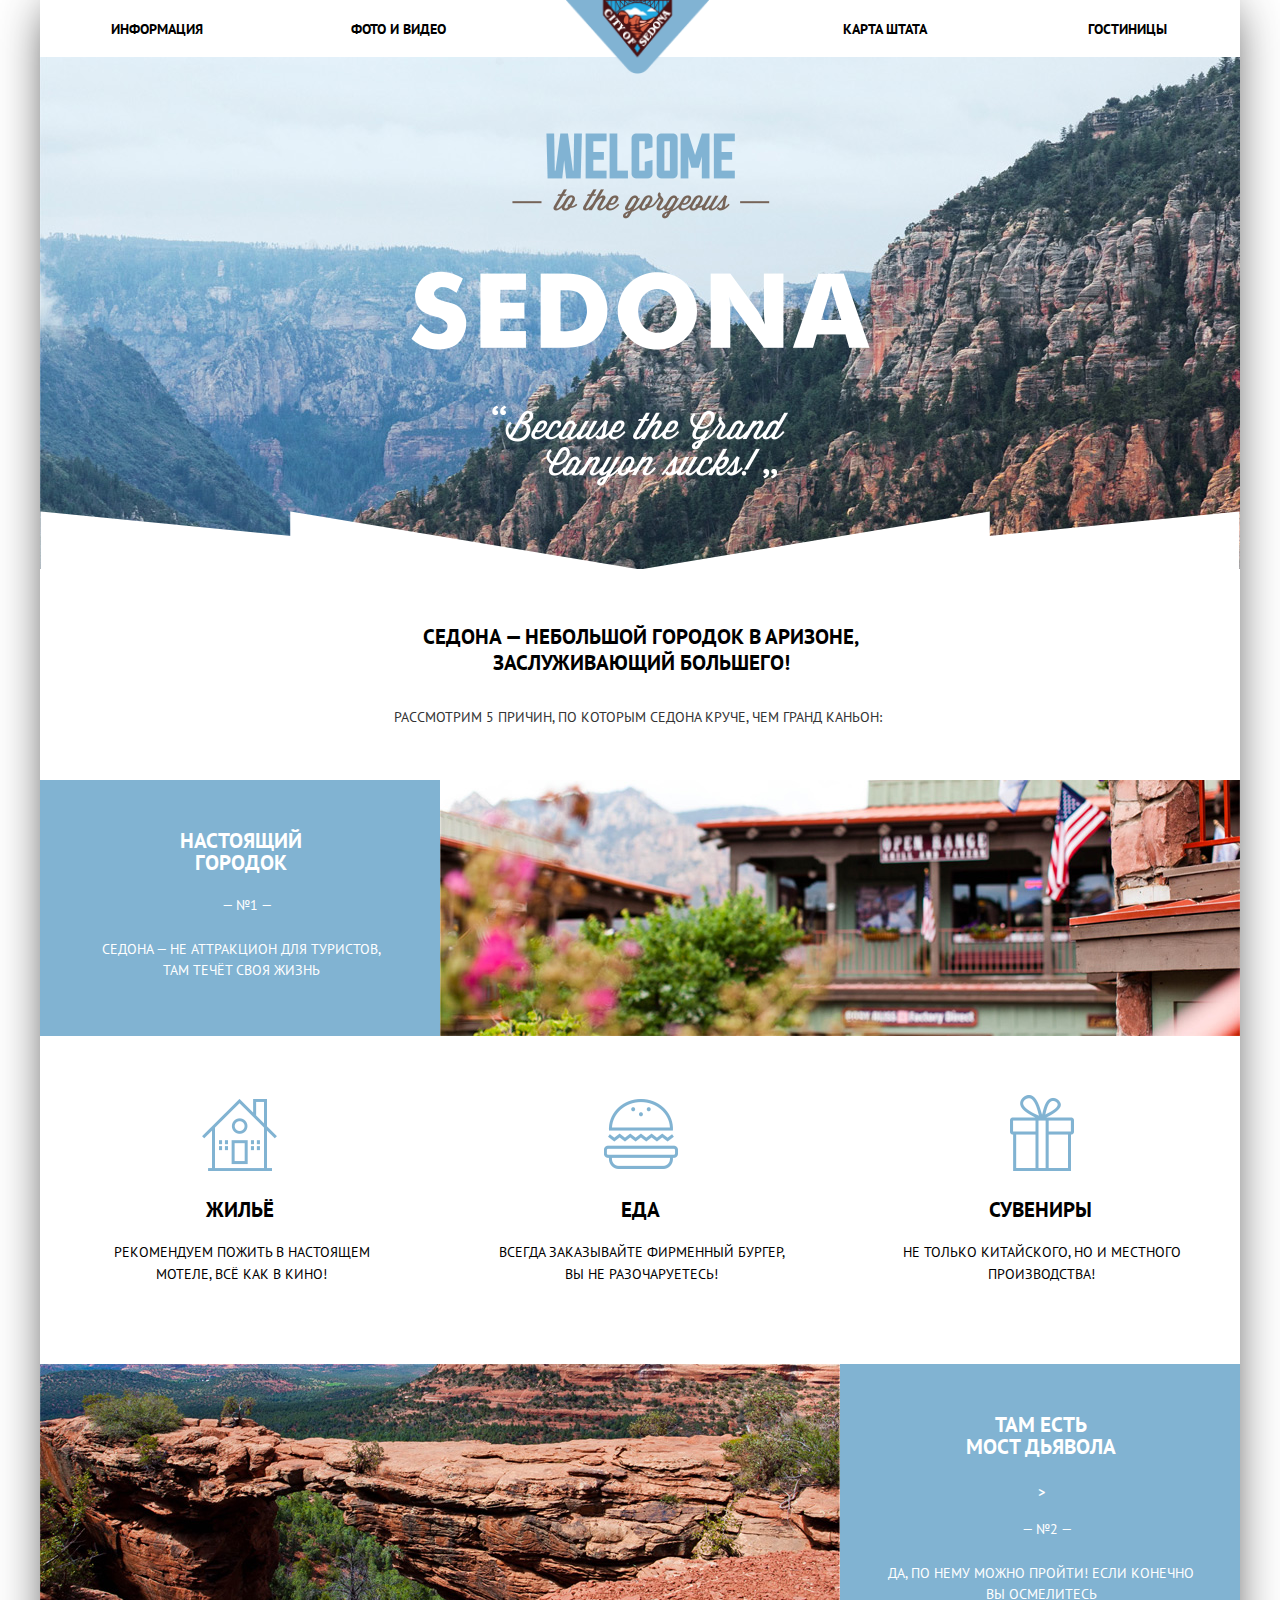
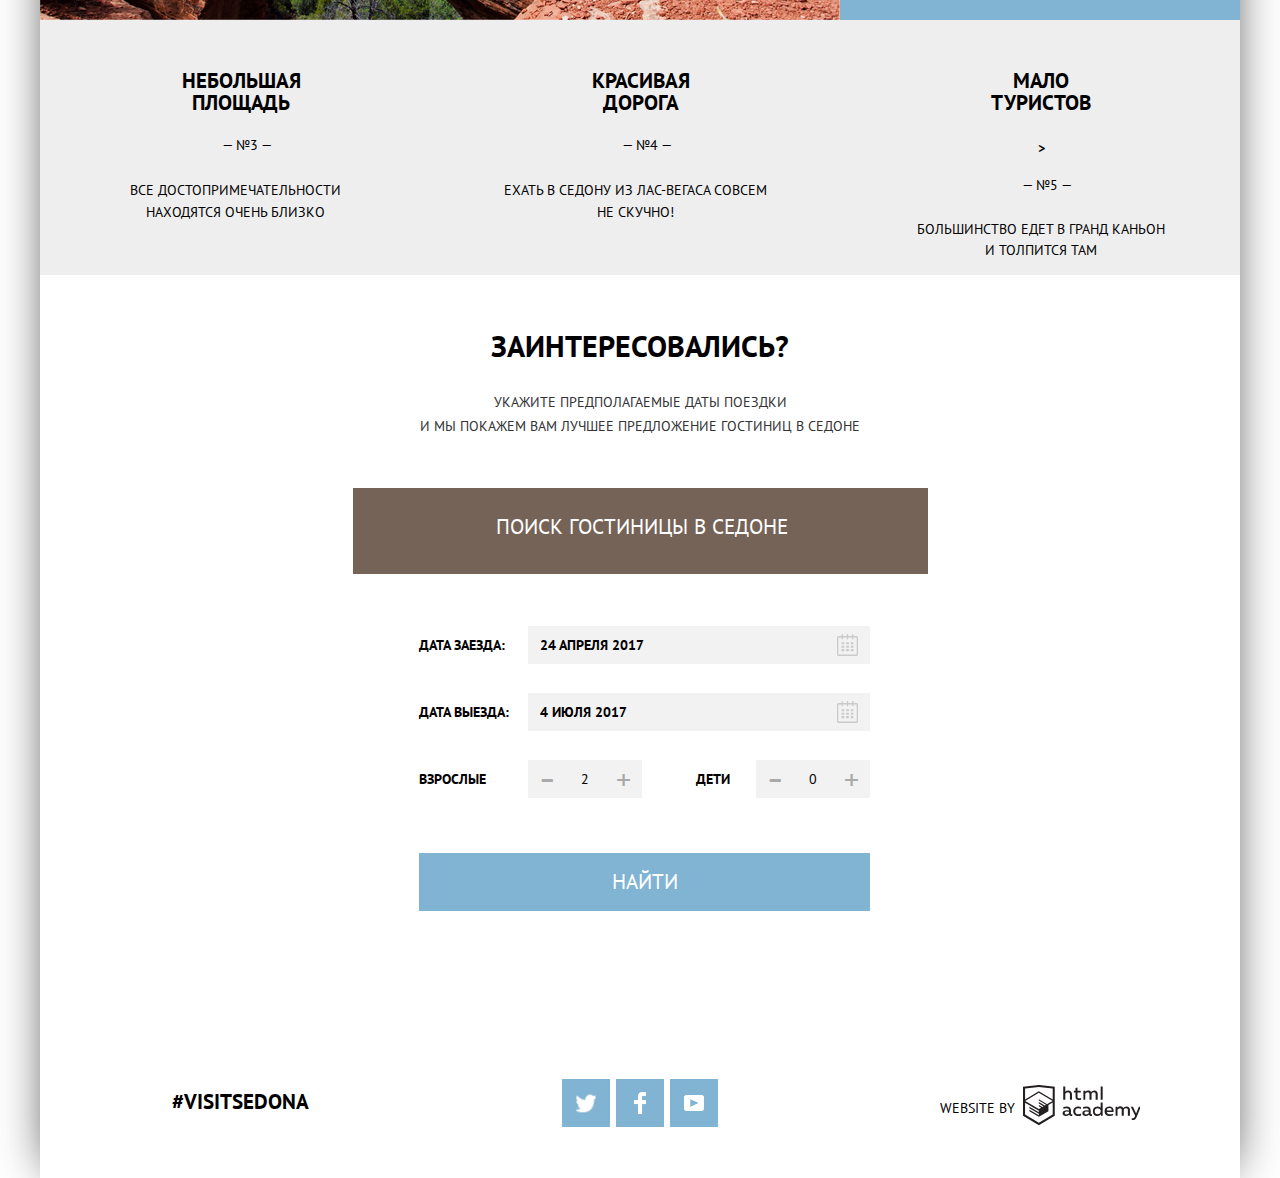
==== commit d2e711c9: "final commit-2" ====
--- a/index.html
+++ b/index.html
@@ -41,10 +41,12 @@
             <p class="item-number"> — №1 — </p>
             <p class="description-item-special">Седона — не аттракцион для туристов,<br> там течёт своя жизнь </p>
           </li>
-
+          <li>
           <section class="reason-item-image">
-            <img src="img/reason-img-1.jpg" width="800" height="256">
+            <img src="img/reason-img-1.jpg" width="800" height="256" alt="Reasonimg">
           </section>
+          </li>
+          <li>
           <section class="extra-reason">
             <ul class="extra-reason-list">
               <li class="extra-reason-item">
@@ -61,12 +63,14 @@
               </li>
             </ul>
           </section>
-
+          </li>
+          <li>
           <section class="reason-item-image">
-            <img src="img/reason-img-2.jpg" width="800" height="256">
+            <img src="img/reason-img-2.jpg" width="800" height="256" alt="img-2">
           </section>
+          </li>
           <li class="reason-item reason-item-special">
-            <h3 class="item-title">Там есть<br> Мост дьявола </p>
+            <h3 class="item-title">Там есть<br> Мост дьявола </h3>>
               <p class="item-number"> — №2 —</p>
               <p class="description-item-special">Да, по нему можно пройти! Если конечно <br> вы осмелитесь</p>
           </li>
@@ -84,7 +88,7 @@
           </li>
 
           <li class="reason-item">
-            <h3 class="item-title">Мало<br> туристов </p>
+            <h3 class="item-title">Мало<br> туристов </h3>>
               <p class="item-number">— №5 —</p>
               <p class="description-item-special"> Большинство едет в гранд каньон<br> и толпится там</p>
           </li>
@@ -96,7 +100,7 @@
         <p class="appointment-info">Укажите предполагаемые даты поездки<br> и мы покажем вам лучшее предложение гостиниц
           в Седоне</p>
         <button class="appointment-title">Поиск гостиницы в Седоне</button>
-        <form class="appointment-form" action="http://echo.htmlacademy.ru" metod="post">
+        <form class="appointment-form" action="http://echo.htmlacademy.ru" method="post">
           <p class="appointment-item ">
             <label for="arrival-date-id">Дата заезда:</label>
             <input type="text" name="arrival-date" id="arrival-date-id" placeholder="24 апреля 2017">
@@ -160,30 +164,13 @@
                 /></svg></a></li>
           <li><a class="social-button" href="#"><span class="visually-hidden">Фейсбук</span>
               <svg xmlns="http://www.w3.org/2000/svg" xmlns:xlink="http://www.w3.org/1999/xlink" width="12" height="22" viewBox="0 0 12 22">
-                <metadata>
-                  <?xpacket begin="﻿" id="W5M0MpCehiHzreSzNTczkc9d"?>
-                    <x:xmpmeta xmlns:x="adobe:ns:meta/" x:xmptk="Adobe XMP Core 5.6-c142 79.160924, 2017/07/13-01:06:39        ">
-                      <rdf:RDF xmlns:rdf="http://www.w3.org/1999/02/22-rdf-syntax-ns#">
-                        <rdf:Description rdf:about="" />
-                      </rdf:RDF>
-                    </x:xmpmeta>
-
-                    <?xpacket end="w"?>
-                </metadata>
+                
                 <image id="fb-icon" width="12" height="22" xlink:href="[data-uri]"
                 />
               </svg></a></li>
           <li><a class="social-button" href="#"><span class="visually-hidden">Ютуб</span>
               <svg xmlns="http://www.w3.org/2000/svg" xmlns:xlink="http://www.w3.org/1999/xlink" width="20" height="16" viewBox="0 0 20 16">
-                <metadata>
-                  <?xpacket begin="﻿" id="W5M0MpCehiHzreSzNTczkc9d"?>
-                    <x:xmpmeta xmlns:x="adobe:ns:meta/" x:xmptk="Adobe XMP Core 5.6-c142 79.160924, 2017/07/13-01:06:39        ">
-                      <rdf:RDF xmlns:rdf="http://www.w3.org/1999/02/22-rdf-syntax-ns#">
-                        <rdf:Description rdf:about="" />
-                      </rdf:RDF>
-                    </x:xmpmeta>
-                    <?xpacket end="w"?>
-                </metadata>
+                
                 <image id="youtube" width="20" height="16" xlink:href="[data-uri]"
                 />
               </svg></a></li>
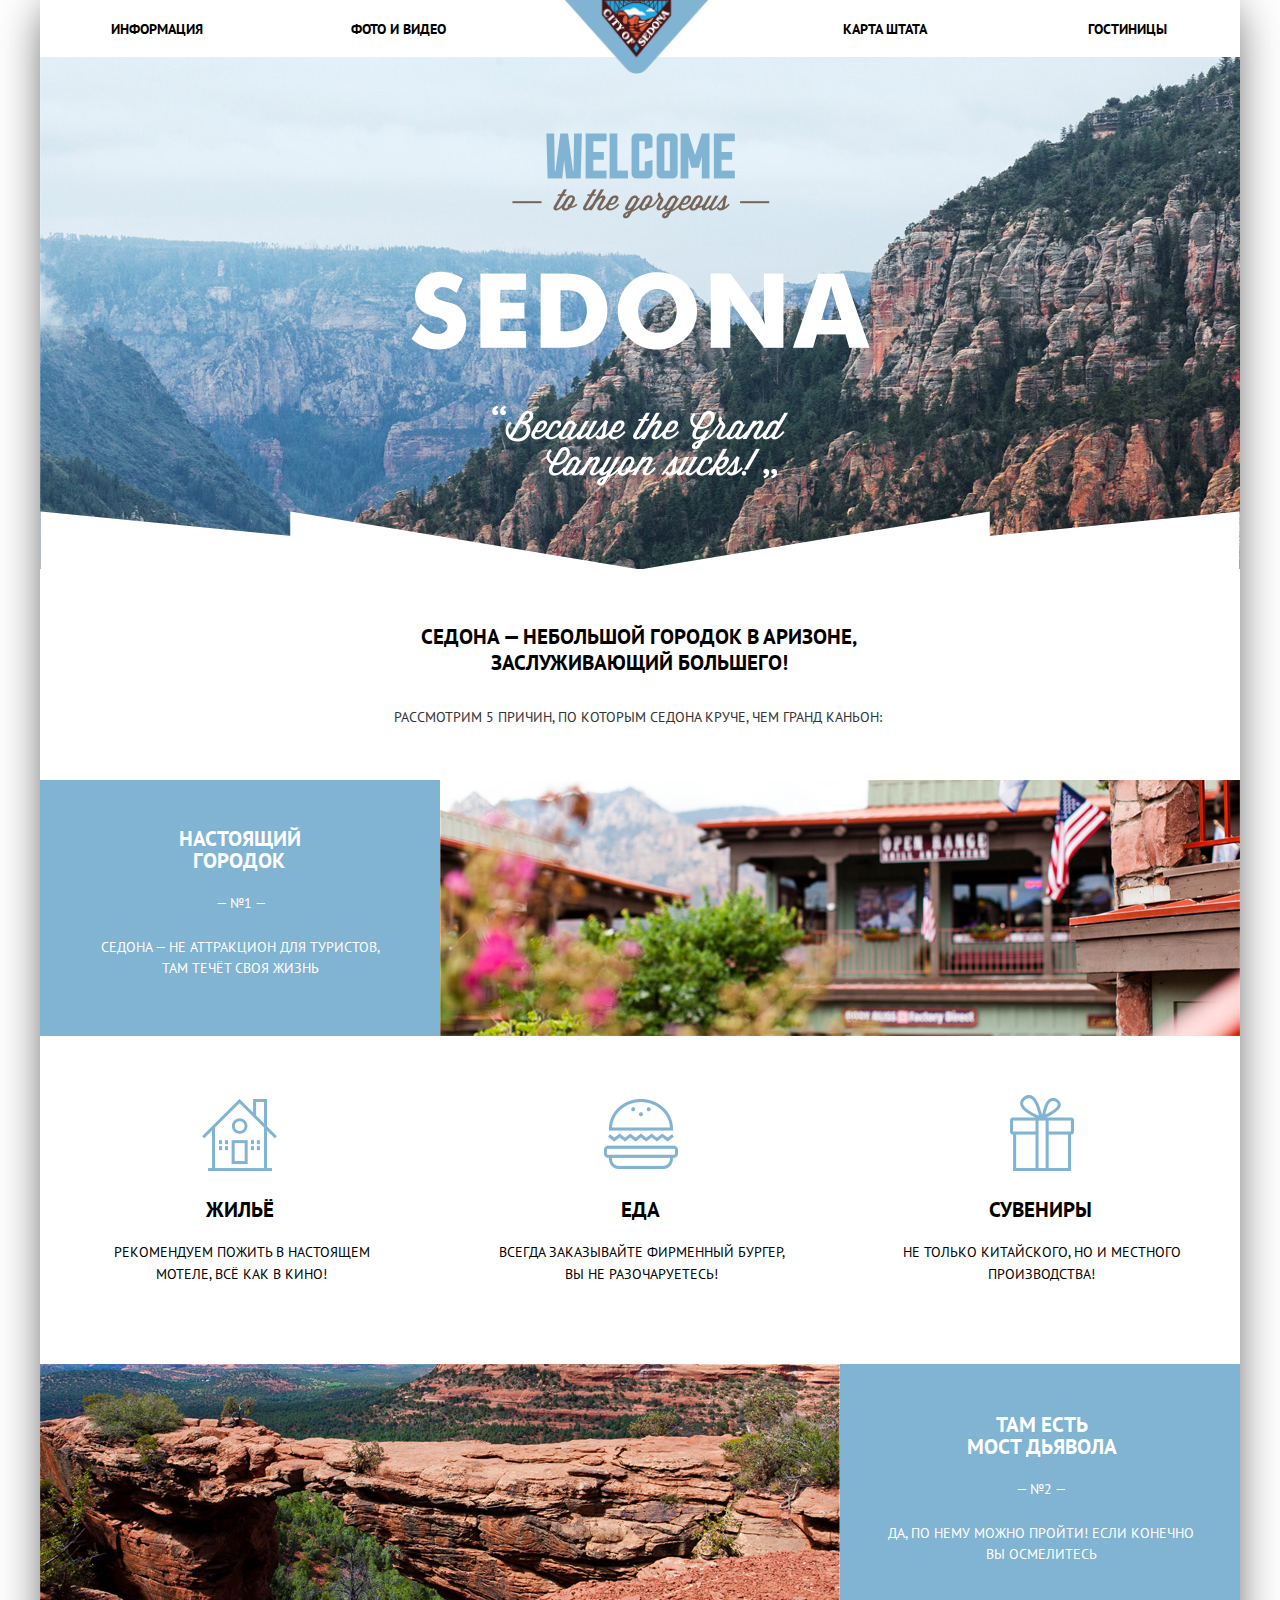
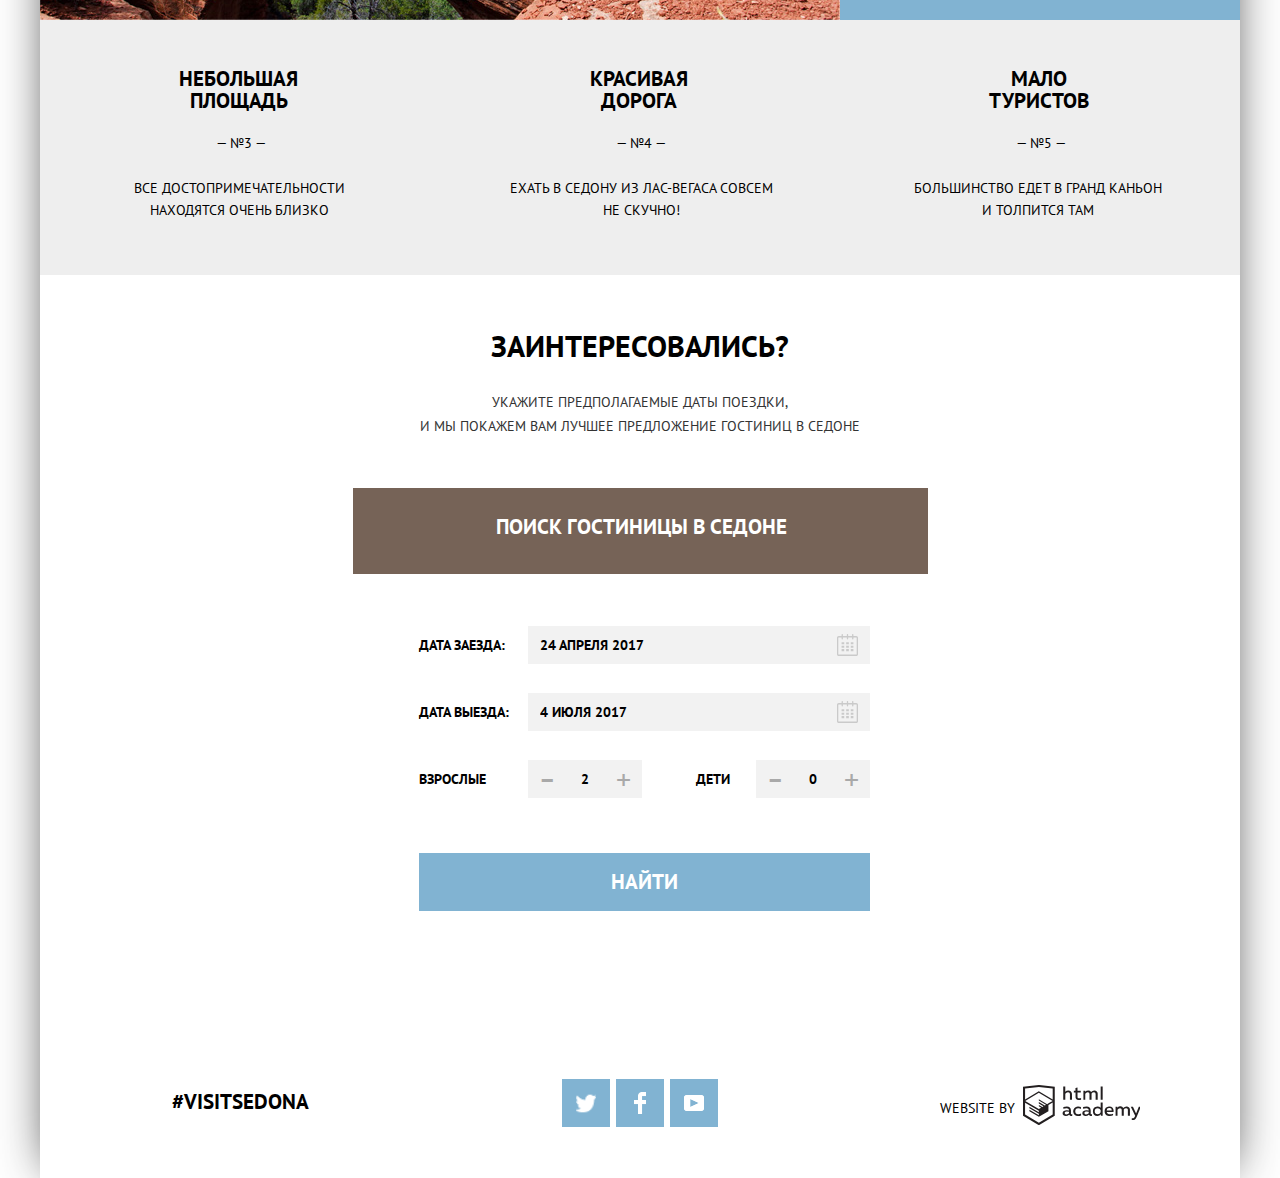
==== commit 44a77777: "Sedona 22.01" ====
--- a/index.html
+++ b/index.html
@@ -1,193 +1,164 @@
 <!DOCTYPE html>
 <html lang="ru">
-
 <head>
-  <meta charset="utf-8">
-  <title> City of Sedona</title>
-  <link href="https://fonts.googleapis.com/css?family=PT+Sans:400,700" rel="stylesheet">
-  <link href="css/normalize.css" rel="stylesheet">
-  <link href="css/style.css" rel="stylesheet">
+	<meta charset="utf-8">
+	<title>City of Sedona</title>
+	<link href="https://fonts.googleapis.com/css?family=PT+Sans:400,700" rel="stylesheet">
+	<link href="css/normalize.css" rel="stylesheet">
+	<link href="css/style.css" rel="stylesheet">
 </head>
-
 <body>
-  <div class="container">
-    <header class="main-header">
-      <nav class="main-navigation">
-        <a class="main-header-logo" href="index.html">
-          <img src="img/logo.png" width="145" height="70" alt="Логотип  city of Sedona">
-        </a>
-        <ul class="site-navigation">
-          <li class="item-left"><a href="info.html">Информация</a></li>
-          <li class="item-left"><a href="photo_video.html">Фото и видео</a></li>
-          <li class="item-right"><a href="state_map.html">Карта штата</a></li>
-          <li class="item-right"><a href="catalog.html">Гостиницы</a></li>
-        </ul>
-      </nav>
-    </header>
-    <main>
-      <h1 class="visually-hidden">Город "Седона"</h1>
-      <div class="welcome-words">
-        <img src="img/welcome.png" width="459" height="353" alt="Welcome-words">
-      </div>
-      <section class="reason">
-        <p class="saying">Седона — небольшой городок в Аризоне,<br> заслуживающий большего!</p>
-        <h2 class="visually-hidden">Преимущества города </h2>
-        <p class="reason-title"> Рассмотрим 5 причин, по которым седона круче, чем Гранд Каньон:</p>
-
-        <ul class="reason-list">
-
-          <li class="reason-item reason-item-special">
-            <h3 class="item-title">Настоящий <br> городок</h3>
-            <p class="item-number"> — №1 — </p>
-            <p class="description-item-special">Седона — не аттракцион для туристов,<br> там течёт своя жизнь </p>
-          </li>
-          <li>
-          <section class="reason-item-image">
-            <img src="img/reason-img-1.jpg" width="800" height="256" alt="Reasonimg">
-          </section>
-          </li>
-          <li>
-          <section class="extra-reason">
-            <ul class="extra-reason-list">
-              <li class="extra-reason-item">
-                <h3 class="item-title-extra">Жильё</h3>
-                <p class="description-reason">Рекомендуем пожить в настоящем мотеле, всё как в кино!</p>
-              </li>
-              <li class="extra-reason-item">
-                <h3 class="item-title-extra">Еда</h3>
-                <p class="description-reason">Всегда заказывайте фирменный бургер, вы не разочаруетесь!</p>
-              </li>
-              <li class="extra-reason-item">
-                <h3 class="item-title-extra">Сувениры</h3>
-                <p class="description-reason">Не только китайского, но и местного производства!</p>
-              </li>
-            </ul>
-          </section>
-          </li>
-          <li>
-          <section class="reason-item-image">
-            <img src="img/reason-img-2.jpg" width="800" height="256" alt="img-2">
-          </section>
-          </li>
-          <li class="reason-item reason-item-special">
-            <h3 class="item-title">Там есть<br> Мост дьявола </h3>>
-              <p class="item-number"> — №2 —</p>
-              <p class="description-item-special">Да, по нему можно пройти! Если конечно <br> вы осмелитесь</p>
-          </li>
-
-          <li class="reason-item">
-            <h3 class="item-title">Небольшая<br> площадь</h3>
-            <p class="item-number">— №3 — </p>
-            <p class="description-reason"> Все достопримечательности<br> находятся очень близко</p>
-          </li>
-
-          <li class="reason-item">
-            <h3 class="item-title">Красивая<br> дорога</h3>
-            <p class="item-number">— №4 —</p>
-            <p class="description-reason"> Ехать в Седону из Лас-Вегаса совсем<br> не скучно!</p>
-          </li>
-
-          <li class="reason-item">
-            <h3 class="item-title">Мало<br> туристов </h3>>
-              <p class="item-number">— №5 —</p>
-              <p class="description-item-special"> Большинство едет в гранд каньон<br> и толпится там</p>
-          </li>
-        </ul>
-      </section>
-      <section class="appointment">
-        <h2 class="visually-hidden">Бронирование гостиницы</h2>
-        <p class="interested-in">Заинтересовались?</p>
-        <p class="appointment-info">Укажите предполагаемые даты поездки<br> и мы покажем вам лучшее предложение гостиниц
-          в Седоне</p>
-        <button class="appointment-title">Поиск гостиницы в Седоне</button>
-        <form class="appointment-form" action="http://echo.htmlacademy.ru" method="post">
-          <p class="appointment-item ">
-            <label for="arrival-date-id">Дата заезда:</label>
-            <input type="text" name="arrival-date" id="arrival-date-id" placeholder="24 апреля 2017">
-            <span class="calendar-arrival">
-              <svg xmlns="http://www.w3.org/2000/svg" width="21" height="22">
-                <path d="M19.251 2.025h-2.845V.648c0-.381-.294-.689-.656-.689-.363 0-.656.308-.656.689v1.377h-3.938V.648c0-.381-.294-.689-.655-.689-.363 0-.657.308-.657.689v1.377H5.906V.648c0-.381-.294-.689-.656-.689-.363 0-.657.308-.657.689v1.377H1.75C.784 2.025 0 2.847 0 3.862v16.302C0 21.179.784 22 1.75 22h17.501c.966 0 1.749-.821 1.749-1.836V3.862c0-1.015-.783-1.837-1.749-1.837zm.437 18.139a.448.448 0 0 1-.437.459H1.75a.45.45 0 0 1-.438-.459V3.862a.45.45 0 0 1 .438-.459h2.844v1.378c0 .381.294.689.657.689.362 0 .656-.308.656-.689V3.403h3.938v1.378c0 .381.294.689.657.689.361 0 .655-.308.655-.689V3.403h3.938v1.378c0 .381.293.689.656.689.362 0 .656-.308.656-.689V3.403h2.845c.241 0 .437.206.437.459v16.302z"
-                  fill="#cacaca" />
-                <path d="M4.594 8.225h2.625v2.066H4.594zm0 3.443h2.625v2.067H4.594zm0 3.444h2.625v2.066H4.594zm4.594 0h2.625v2.066H9.188zm0-3.444h2.625v2.067H9.188zm0-3.443h2.625v2.066H9.188zm4.593 6.887h2.625v2.066h-2.625zm0-3.444h2.625v2.067h-2.625zm0-3.443h2.625v2.066h-2.625z"
-                  fill="#cacaca" />
-              </svg>
-            </span>
-          </p>
-          <p class="appointment-item">
-            <label for="date-of-departure-id">Дата выезда:</label>
-            <input type="text" name="date-of-departure" id="date-of-departure-id" placeholder="4 июля 2017">
-            <span class="calendar-departure">
-              <svg xmlns="http://www.w3.org/2000/svg" width="21" height="22">
-                <path d="M19.251 2.025h-2.845V.648c0-.381-.294-.689-.656-.689-.363 0-.656.308-.656.689v1.377h-3.938V.648c0-.381-.294-.689-.655-.689-.363 0-.657.308-.657.689v1.377H5.906V.648c0-.381-.294-.689-.656-.689-.363 0-.657.308-.657.689v1.377H1.75C.784 2.025 0 2.847 0 3.862v16.302C0 21.179.784 22 1.75 22h17.501c.966 0 1.749-.821 1.749-1.836V3.862c0-1.015-.783-1.837-1.749-1.837zm.437 18.139a.448.448 0 0 1-.437.459H1.75a.45.45 0 0 1-.438-.459V3.862a.45.45 0 0 1 .438-.459h2.844v1.378c0 .381.294.689.657.689.362 0 .656-.308.656-.689V3.403h3.938v1.378c0 .381.294.689.657.689.361 0 .655-.308.655-.689V3.403h3.938v1.378c0 .381.293.689.656.689.362 0 .656-.308.656-.689V3.403h2.845c.241 0 .437.206.437.459v16.302z"
-                  fill="#cacaca" />
-                <path d="M4.594 8.225h2.625v2.066H4.594zm0 3.443h2.625v2.067H4.594zm0 3.444h2.625v2.066H4.594zm4.594 0h2.625v2.066H9.188zm0-3.444h2.625v2.067H9.188zm0-3.443h2.625v2.066H9.188zm4.593 6.887h2.625v2.066h-2.625zm0-3.444h2.625v2.067h-2.625zm0-3.443h2.625v2.066h-2.625z"
-                  fill="#cacaca" />
-              </svg>
-            </span>
-          </p>
-          <div class="appointment-item-two">
-            <p class="adults">
-              <label for="adults">Взрослые</label>
-              <button class="button-minus" type="button">–</button>
-              <input class="adult-amount" type="text" name="adults" id="adults" value="2">
-              <button class="button-plus" type="button">+</button>
-            </p>
-            <p class="children">
-              <label for="children">Дети</label>
-              <button class="button-minus" type="button">–</button>
-              <input class="children-amount" type="text" name="children" id="children" value="0">
-              <button class="button-plus" type="button">+</button>
-            </p>
-          </div>
-          <button class="find" type="submit">Найти</button>
-        </form>
-      </section>
-      <section class="modal modal-map">
-        <h2 class="visually-hidden">
-          Как до нас добраться
-        </h2>
-        <iframe src="https://www.google.com/maps/embed?pb=!1m18!1m12!1m3!1d475957.83483896346!2d-111.94672641874268!3d34.83906897555744!2m3!1f0!2f0!3f0!3m2!1i1024!2i768!4f13.1!3m3!1m2!1s0x872da132f942b00d%3A0x5548c523fa6c8efd!2z0KHQtdC00L7QvdCwLCDQkNGA0LjQt9C-0L3QsCwg0KHQqNCQ!5e0!3m2!1sru!2sru!4v1455796462463"
-          width="1200" height="476" style="border:0" allowfullscreen=""></iframe>
-      </section>
-
-    </main>
-
-    <footer class="main-footer">
-      <p class="footer-contacts">
-        <a href="#">#VISITSEDONA </a></p>
-      <div class="footer-social">
-        <ul>
-          <li><a class="social-button" href="#"><span class="visually-hidden">Твиттер</span>
-              <svg xmlns="http://www.w3.org/2000/svg" xmlns:xlink="http://www.w3.org/1999/xlink" width="20" height="20">
-                <image
-                  width="20" height="21" xlink:href="[data-uri]"
-                /></svg></a></li>
-          <li><a class="social-button" href="#"><span class="visually-hidden">Фейсбук</span>
-              <svg xmlns="http://www.w3.org/2000/svg" xmlns:xlink="http://www.w3.org/1999/xlink" width="12" height="22" viewBox="0 0 12 22">
-                
-                <image id="fb-icon" width="12" height="22" xlink:href="[data-uri]"
-                />
-              </svg></a></li>
-          <li><a class="social-button" href="#"><span class="visually-hidden">Ютуб</span>
-              <svg xmlns="http://www.w3.org/2000/svg" xmlns:xlink="http://www.w3.org/1999/xlink" width="20" height="16" viewBox="0 0 20 16">
-                
-                <image id="youtube" width="20" height="16" xlink:href="[data-uri]"
-                />
-              </svg></a></li>
-        </ul>
-      </div>
-      <p class="footer-copyright">
-        <b>Website by</b>
-        <a href="https://htmlacademy.ru"><span class="visually-hidden">HTML Academy</span>
-          <svg id="Layer_1" data-name="Layer 1" xmlns="http://www.w3.org/2000/svg" viewBox="0 0 108.08 36.85"><title>logo-htmlacademy-small1</title>
-            <path
-              d="M44.61,26.88a2,2,0,0,0,.55-0.1v1.33a3.25,3.25,0,0,1-1.18.21,1.67,1.67,0,0,1-1.67-1,4.84,4.84,0,0,1-3.14,1.08c-1.51,0-2.91-.83-2.91-2.55,0-2.13,2-2.79,3.71-2.79a11.08,11.08,0,0,1,2.17.25v-0.3c0-1-.76-1.77-2.19-1.77a7.42,7.42,0,0,0-3,.64v-1.7a10.21,10.21,0,0,1,3.19-.55c2.36,0,3.81,1.12,3.81,3.65v3a0.54,0.54,0,0,0,.49.59h0.17Zm-6.44-1.13A1.35,1.35,0,0,0,39.63,27h0.11a3.39,3.39,0,0,0,2.41-1V24.58a9.72,9.72,0,0,0-1.81-.21c-1,0-2.16.33-2.16,1.38h0Zm12.36-6.11a5,5,0,0,1,2.57.64V22a4.08,4.08,0,0,0-2.3-.7,2.75,2.75,0,1,0,0,5.49,5,5,0,0,0,2.43-.64v1.71a6.27,6.27,0,0,1-2.76.57A4.21,4.21,0,0,1,46,24.51q0-.21,0-0.41a4.32,4.32,0,0,1,4.18-4.46h0.38Zm12.17,7.24a2,2,0,0,0,.55-0.1v1.33a3.25,3.25,0,0,1-1.18.21,1.67,1.67,0,0,1-1.67-1,4.84,4.84,0,0,1-3.14,1.08c-1.51,0-2.91-.83-2.91-2.55,0-2.13,2-2.79,3.71-2.79a11.08,11.08,0,0,1,2.17.25v-0.3c0-1-.76-1.77-2.19-1.77a7.42,7.42,0,0,0-3,.64v-1.7a10.21,10.21,0,0,1,3.19-.55c2.36,0,3.81,1.12,3.81,3.65v3a0.54,0.54,0,0,0,.49.59h0.17Zm-6.44-1.13A1.35,1.35,0,0,0,57.73,27h0.11a3.39,3.39,0,0,0,2.41-1V24.58a9.72,9.72,0,0,0-1.81-.21c-1.06,0-2.16.33-2.16,1.38h0ZM73,16V28.2H71.35V26.88a3.88,3.88,0,0,1-3.19,1.54,4.4,4.4,0,0,1,0-8.78,3.81,3.81,0,0,1,3,1.3V16H73Zm-4.53,5.22a2.76,2.76,0,1,0,0,5.52A2.86,2.86,0,0,0,71.15,25V23A2.91,2.91,0,0,0,68.49,21.27ZM79,19.64c3.31,0,4.46,2.68,3.92,5.09H76.7c0.21,1.5,1.67,2.11,3.19,2.11a6.11,6.11,0,0,0,2.64-.59v1.6a7.14,7.14,0,0,1-3,.57C77,28.42,74.78,27,74.78,24a4.18,4.18,0,0,1,4-4.39H79Zm0.09,1.54a2.28,2.28,0,0,0-2.44,2.1v0.06H81.3A2,2,0,0,0,79.13,21.18Zm5.73,7V19.87h1.65v1a3.81,3.81,0,0,1,2.78-1.27A2.86,2.86,0,0,1,91.89,21a4.12,4.12,0,0,1,2.91-1.33A3.06,3.06,0,0,1,98,23V28.2h-1.9V23.05a1.59,1.59,0,0,0-1.42-1.75H94.42a2.8,2.8,0,0,0-2.07,1.12V28.2h-1.9V23.05A1.59,1.59,0,0,0,89,21.31H88.8a3,3,0,0,0-2.21,1.29v5.63H84.86Zm21.31-8.33h1.9l-3.91,9.46c-0.9,2.17-2.09,2.86-3.35,2.86a4.76,4.76,0,0,1-1.1-.14V30.46a2.86,2.86,0,0,0,.85.12c0.9,0,1.58-.64,2.07-1.9l0.17-.42-4-8.4h2l2.86,6.29ZM38.73,1.46V6.22a3.81,3.81,0,0,1,2.7-1.14,3.25,3.25,0,0,1,3.44,3.4v5.15H43V8.72a1.81,1.81,0,0,0-1.61-2h-0.3a2.93,2.93,0,0,0-2.32,1.39v5.52h-1.9V1.46h1.9ZM49.94,2.31v3h3V6.91h-3v3.81c0,1.1.5,1.46,1.58,1.46a4.49,4.49,0,0,0,1.69-.33v1.6A6.8,6.8,0,0,1,51,13.8a2.55,2.55,0,0,1-2.86-2.74V6.89H46.58V5.26h1.5V2.74Zm5.4,11.31V5.28H57v1A3.81,3.81,0,0,1,59.77,5a2.86,2.86,0,0,1,2.6,1.33A4.12,4.12,0,0,1,65.28,5,3.06,3.06,0,0,1,68.44,8.4v5.21h-1.9V8.46a1.59,1.59,0,0,0-1.42-1.75H64.89a2.8,2.8,0,0,0-2.07,1.12v5.78h-1.9V8.46A1.59,1.59,0,0,0,59.5,6.71H59.27A3,3,0,0,0,57.06,8v5.63H55.34ZM71.17,1.45H73V13.6H71.17V1.45ZM14.71,0H14.55L0,1.54V28.21l14.55,8.66,14.55-8.66V1.54Zm12.5,27.1L14.55,34.64,1.9,27.12V16.18l12.59,7.5V25L5.86,19.9v1.31l8.68,5.21v1.39L5.87,22.65V24l8.68,5.21,8.75-5.24V18.31L27.2,16V27.12Zm0-12.53-3.48,2-1.6,1L14.51,13v1.31L21,18.23H21l-0.14.09-1,.54-5.37-3.2V17l4.24,2.52-1,.67-3.2-1.9v1.31l2.1,1.24L14.5,22.1,2,14.65,14.51,7.11Zm0-1.32L14.49,5.76,1.91,13.25v-10L14.56,1.92,27.21,3.25v10h0Z"
-              transform="translate(0 -0.02)" fill="#231f20" /></svg>
-        </a>
-      </p>
-
-    </footer>
-  </div>
+	<div class="container">
+		<header class="main-header">
+			<nav class="main-navigation">
+				<a class="main-header-logo" href="index.html"><img alt="Логотип city of Sedona" height="70" src="img/logo.png" width="145"></a>
+				<ul class="site-navigation">
+					<li class="item-left">
+						<a href="info.html">Информация</a>
+					</li>
+					<li class="item-left">
+						<a href="photo_video.html">Фото и видео</a>
+					</li>
+					<li class="item-right">
+						<a href="state_map.html">Карта штата</a>
+					</li>
+					<li class="item-right">
+						<a href="catalog.html">Гостиницы</a>
+					</li>
+				</ul>
+			</nav>
+		</header>
+		<main>
+			<h1 class="visually-hidden">Город "Седона"</h1>
+			<div class="welcome-words"><img alt="Welcome-words" height="353" src="img/welcome.png" width="459"></div>
+			<section class="reason">
+				<p class="saying">Седона — небольшой городок в Аризоне, заслуживающий большего!</p>
+				<h2 class="visually-hidden">Преимущества города</h2>
+				<p class="reason-title">Рассмотрим 5 причин, по которым седона круче, чем Гранд Каньон:</p>
+				<ul class="reason-list">
+					<li class="reason-item reason-item-special">
+						<h3 class="item-title">Настоящий городок</h3>
+						<p class="item-number">— №1 —</p>
+						<p class="description-item-special">Седона — не аттракцион для туристов, там течёт своя жизнь</p>
+					</li>
+					<li>
+						<section class="reason-item-image">
+							<img alt="Reasonimg" height="256" src="img/reason-img-1.jpg" width="800">
+						</section>
+					</li>
+					<li>
+						<section class="extra-reason">
+							<ul class="extra-reason-list">
+								<li class="extra-reason-item">
+									<h3 class="item-title-extra">Жильё</h3>
+									<p class="description-reason">Рекомендуем пожить в настоящем мотеле, всё как в кино!</p>
+								</li>
+								<li class="extra-reason-item">
+									<h3 class="item-title-extra">Еда</h3>
+									<p class="description-reason">Всегда заказывайте фирменный бургер, вы не разочаруетесь!</p>
+								</li>
+								<li class="extra-reason-item">
+									<h3 class="item-title-extra">Сувениры</h3>
+									<p class="description-reason">Не только китайского, но и местного производства!</p>
+								</li>
+							</ul>
+						</section>
+					</li>
+					<li>
+						<section class="reason-item-image">
+							<img alt="img-2" height="256" src="img/reason-img-2.jpg" width="800">
+						</section>
+					</li>
+					<li class="reason-item reason-item-special">
+						<h3 class="item-title-special">Там есть<br>
+						Мост дьявола</h3>
+						<p class="item-number">— №2 —</p>
+						<p class="description-item-special-2">Да, по нему можно пройти! Если конечно вы осмелитесь</p>
+					</li>
+					<li class="reason-item">
+						<h3 class="item-title">Небольшая площадь</h3>
+						<p class="item-number">— №3 —</p>
+						<p class="description-reason description-reason-3">Все достопримечательности находятся очень близко</p>
+					</li>
+					<li class="reason-item">
+						<h3 class="item-title">Красивая дорога</h3>
+						<p class="item-number">— №4 —</p>
+						<p class="description-reason description-reason-4">Ехать в Седону из Лас-Вегаса совсем не скучно!</p>
+					</li>
+					<li class="reason-item">
+						<h3 class="item-title">Мало туристов</h3>
+						<p class="item-number">— №5 —</p>
+						<p class="description-reason description-reason-5">Большинство едет в гранд каньон и толпится там</p>
+					</li>
+				</ul>
+			</section>
+			<section class="appointment">
+				<h2 class="visually-hidden">Бронирование гостиницы</h2>
+				<p class="interested-in">Заинтересовались?</p>
+				<p class="appointment-info">Укажите предполагаемые даты поездки,<br>
+				и мы покажем вам лучшее предложение гостиниц в Седоне</p><button class="appointment-title">Поиск гостиницы в Седоне</button>
+				<form action="http://echo.htmlacademy.ru" class="appointment-form" method="post">
+					<p class="appointment-item"><label for="arrival-date-id">Дата заезда:</label> <input id="arrival-date-id" name="arrival-date" placeholder="24 апреля 2017" type="text"> <span class=
+					"calendar-arrival"><svg height="22" width="21" xmlns="http://www.w3.org/2000/svg">
+					<path d=
+					"M19.251 2.025h-2.845V.648c0-.381-.294-.689-.656-.689-.363 0-.656.308-.656.689v1.377h-3.938V.648c0-.381-.294-.689-.655-.689-.363 0-.657.308-.657.689v1.377H5.906V.648c0-.381-.294-.689-.656-.689-.363 0-.657.308-.657.689v1.377H1.75C.784 2.025 0 2.847 0 3.862v16.302C0 21.179.784 22 1.75 22h17.501c.966 0 1.749-.821 1.749-1.836V3.862c0-1.015-.783-1.837-1.749-1.837zm.437 18.139a.448.448 0 0 1-.437.459H1.75a.45.45 0 0 1-.438-.459V3.862a.45.45 0 0 1 .438-.459h2.844v1.378c0 .381.294.689.657.689.362 0 .656-.308.656-.689V3.403h3.938v1.378c0 .381.294.689.657.689.361 0 .655-.308.655-.689V3.403h3.938v1.378c0 .381.293.689.656.689.362 0 .656-.308.656-.689V3.403h2.845c.241 0 .437.206.437.459v16.302z"
+					fill="#cacaca"></path>
+					<path d=
+					"M4.594 8.225h2.625v2.066H4.594zm0 3.443h2.625v2.067H4.594zm0 3.444h2.625v2.066H4.594zm4.594 0h2.625v2.066H9.188zm0-3.444h2.625v2.067H9.188zm0-3.443h2.625v2.066H9.188zm4.593 6.887h2.625v2.066h-2.625zm0-3.444h2.625v2.067h-2.625zm0-3.443h2.625v2.066h-2.625z"
+					fill="#cacaca"></path></svg></span></p>
+					<p class="appointment-item"><label for="date-of-departure-id">Дата выезда:</label> <input id="date-of-departure-id" name="date-of-departure" placeholder="4 июля 2017" type="text"> <span class=
+					"calendar-departure"><svg height="22" width="21" xmlns="http://www.w3.org/2000/svg">
+					<path d=
+					"M19.251 2.025h-2.845V.648c0-.381-.294-.689-.656-.689-.363 0-.656.308-.656.689v1.377h-3.938V.648c0-.381-.294-.689-.655-.689-.363 0-.657.308-.657.689v1.377H5.906V.648c0-.381-.294-.689-.656-.689-.363 0-.657.308-.657.689v1.377H1.75C.784 2.025 0 2.847 0 3.862v16.302C0 21.179.784 22 1.75 22h17.501c.966 0 1.749-.821 1.749-1.836V3.862c0-1.015-.783-1.837-1.749-1.837zm.437 18.139a.448.448 0 0 1-.437.459H1.75a.45.45 0 0 1-.438-.459V3.862a.45.45 0 0 1 .438-.459h2.844v1.378c0 .381.294.689.657.689.362 0 .656-.308.656-.689V3.403h3.938v1.378c0 .381.294.689.657.689.361 0 .655-.308.655-.689V3.403h3.938v1.378c0 .381.293.689.656.689.362 0 .656-.308.656-.689V3.403h2.845c.241 0 .437.206.437.459v16.302z"
+					fill="#cacaca"></path>
+					<path d=
+					"M4.594 8.225h2.625v2.066H4.594zm0 3.443h2.625v2.067H4.594zm0 3.444h2.625v2.066H4.594zm4.594 0h2.625v2.066H9.188zm0-3.444h2.625v2.067H9.188zm0-3.443h2.625v2.066H9.188zm4.593 6.887h2.625v2.066h-2.625zm0-3.444h2.625v2.067h-2.625zm0-3.443h2.625v2.066h-2.625z"
+					fill="#cacaca"></path></svg></span></p>
+					<div class="appointment-item-two">
+						<p class="adults"><label for="adults">Взрослые</label> <button class="button-minus" type="button">–</button> <input class="adult-amount" id="adults" name="adults" type="text" value="2">
+						<button class="button-plus" type="button">+</button></p>
+						<p class="children"><label for="children">Дети</label> <button class="button-minus" type="button">–</button> <input class="children-amount" id="children" name="children" type="text" value="0">
+						<button class="button-plus" type="button">+</button></p>
+					</div><button class="find" type="submit">Найти</button>
+				</form>
+			</section>
+			<section class="modal modal-map">
+				<h2 class="visually-hidden">Как до нас добраться</h2><iframe allowfullscreen height="476" src=
+				"https://www.google.com/maps/embed?pb=!1m18!1m12!1m3!1d475957.83483896346!2d-111.94672641874268!3d34.83906897555744!2m3!1f0!2f0!3f0!3m2!1i1024!2i768!4f13.1!3m3!1m2!1s0x872da132f942b00d%3A0x5548c523fa6c8efd!2z0KHQtdC00L7QvdCwLCDQkNGA0LjQt9C-0L3QsCwg0KHQqNCQ!5e0!3m2!1sru!2sru!4v1455796462463"
+				style="border:0" width="1200"></iframe>
+			</section>
+		</main>
+		<footer class="main-footer">
+			<p class="footer-contacts"><a href="#">#VISITSEDONA</a></p>
+			<div class="footer-social">
+				<ul>
+					<li>
+						<a class="social-button" href="#"><span class="visually-hidden">Твиттер</span> <svg height="20" width="20" xmlns="http://www.w3.org/2000/svg">
+						<image height="21" width="20" xlink:href=
+						"[data-uri]">
+						</image></svg></a>
+					</li>
+					<li>
+						<a class="social-button" href="#"><span class="visually-hidden">Фейсбук</span> <svg height="22" viewbox="0 0 12 22" width="12" xmlns="http://www.w3.org/2000/svg">
+						<image height="22" id="fb-icon" width="12" xlink:href=
+						"[data-uri]">
+						</image></svg></a>
+					</li>
+					<li>
+						<a class="social-button" href="#"><span class="visually-hidden">Ютуб</span> <svg height="16" viewbox="0 0 20 16" width="20" xmlns="http://www.w3.org/2000/svg">
+						<image height="16" id="youtube" width="20" xlink:href=
+						"[data-uri]">
+						</image></svg></a>
+					</li>
+				</ul>
+			</div>
+			<p class="footer-copyright"><b>Website by</b> <a href="https://htmlacademy.ru"><span class="visually-hidden">HTML Academy</span> <svg data-name="Layer 1" id="Layer_1" viewbox="0 0 108.08 36.85"
+			xmlns="http://www.w3.org/2000/svg">
+			<title>logo-htmlacademy-small1</title>
+			<path d=
+			"M44.61,26.88a2,2,0,0,0,.55-0.1v1.33a3.25,3.25,0,0,1-1.18.21,1.67,1.67,0,0,1-1.67-1,4.84,4.84,0,0,1-3.14,1.08c-1.51,0-2.91-.83-2.91-2.55,0-2.13,2-2.79,3.71-2.79a11.08,11.08,0,0,1,2.17.25v-0.3c0-1-.76-1.77-2.19-1.77a7.42,7.42,0,0,0-3,.64v-1.7a10.21,10.21,0,0,1,3.19-.55c2.36,0,3.81,1.12,3.81,3.65v3a0.54,0.54,0,0,0,.49.59h0.17Zm-6.44-1.13A1.35,1.35,0,0,0,39.63,27h0.11a3.39,3.39,0,0,0,2.41-1V24.58a9.72,9.72,0,0,0-1.81-.21c-1,0-2.16.33-2.16,1.38h0Zm12.36-6.11a5,5,0,0,1,2.57.64V22a4.08,4.08,0,0,0-2.3-.7,2.75,2.75,0,1,0,0,5.49,5,5,0,0,0,2.43-.64v1.71a6.27,6.27,0,0,1-2.76.57A4.21,4.21,0,0,1,46,24.51q0-.21,0-0.41a4.32,4.32,0,0,1,4.18-4.46h0.38Zm12.17,7.24a2,2,0,0,0,.55-0.1v1.33a3.25,3.25,0,0,1-1.18.21,1.67,1.67,0,0,1-1.67-1,4.84,4.84,0,0,1-3.14,1.08c-1.51,0-2.91-.83-2.91-2.55,0-2.13,2-2.79,3.71-2.79a11.08,11.08,0,0,1,2.17.25v-0.3c0-1-.76-1.77-2.19-1.77a7.42,7.42,0,0,0-3,.64v-1.7a10.21,10.21,0,0,1,3.19-.55c2.36,0,3.81,1.12,3.81,3.65v3a0.54,0.54,0,0,0,.49.59h0.17Zm-6.44-1.13A1.35,1.35,0,0,0,57.73,27h0.11a3.39,3.39,0,0,0,2.41-1V24.58a9.72,9.72,0,0,0-1.81-.21c-1.06,0-2.16.33-2.16,1.38h0ZM73,16V28.2H71.35V26.88a3.88,3.88,0,0,1-3.19,1.54,4.4,4.4,0,0,1,0-8.78,3.81,3.81,0,0,1,3,1.3V16H73Zm-4.53,5.22a2.76,2.76,0,1,0,0,5.52A2.86,2.86,0,0,0,71.15,25V23A2.91,2.91,0,0,0,68.49,21.27ZM79,19.64c3.31,0,4.46,2.68,3.92,5.09H76.7c0.21,1.5,1.67,2.11,3.19,2.11a6.11,6.11,0,0,0,2.64-.59v1.6a7.14,7.14,0,0,1-3,.57C77,28.42,74.78,27,74.78,24a4.18,4.18,0,0,1,4-4.39H79Zm0.09,1.54a2.28,2.28,0,0,0-2.44,2.1v0.06H81.3A2,2,0,0,0,79.13,21.18Zm5.73,7V19.87h1.65v1a3.81,3.81,0,0,1,2.78-1.27A2.86,2.86,0,0,1,91.89,21a4.12,4.12,0,0,1,2.91-1.33A3.06,3.06,0,0,1,98,23V28.2h-1.9V23.05a1.59,1.59,0,0,0-1.42-1.75H94.42a2.8,2.8,0,0,0-2.07,1.12V28.2h-1.9V23.05A1.59,1.59,0,0,0,89,21.31H88.8a3,3,0,0,0-2.21,1.29v5.63H84.86Zm21.31-8.33h1.9l-3.91,9.46c-0.9,2.17-2.09,2.86-3.35,2.86a4.76,4.76,0,0,1-1.1-.14V30.46a2.86,2.86,0,0,0,.85.12c0.9,0,1.58-.64,2.07-1.9l0.17-.42-4-8.4h2l2.86,6.29ZM38.73,1.46V6.22a3.81,3.81,0,0,1,2.7-1.14,3.25,3.25,0,0,1,3.44,3.4v5.15H43V8.72a1.81,1.81,0,0,0-1.61-2h-0.3a2.93,2.93,0,0,0-2.32,1.39v5.52h-1.9V1.46h1.9ZM49.94,2.31v3h3V6.91h-3v3.81c0,1.1.5,1.46,1.58,1.46a4.49,4.49,0,0,0,1.69-.33v1.6A6.8,6.8,0,0,1,51,13.8a2.55,2.55,0,0,1-2.86-2.74V6.89H46.58V5.26h1.5V2.74Zm5.4,11.31V5.28H57v1A3.81,3.81,0,0,1,59.77,5a2.86,2.86,0,0,1,2.6,1.33A4.12,4.12,0,0,1,65.28,5,3.06,3.06,0,0,1,68.44,8.4v5.21h-1.9V8.46a1.59,1.59,0,0,0-1.42-1.75H64.89a2.8,2.8,0,0,0-2.07,1.12v5.78h-1.9V8.46A1.59,1.59,0,0,0,59.5,6.71H59.27A3,3,0,0,0,57.06,8v5.63H55.34ZM71.17,1.45H73V13.6H71.17V1.45ZM14.71,0H14.55L0,1.54V28.21l14.55,8.66,14.55-8.66V1.54Zm12.5,27.1L14.55,34.64,1.9,27.12V16.18l12.59,7.5V25L5.86,19.9v1.31l8.68,5.21v1.39L5.87,22.65V24l8.68,5.21,8.75-5.24V18.31L27.2,16V27.12Zm0-12.53-3.48,2-1.6,1L14.51,13v1.31L21,18.23H21l-0.14.09-1,.54-5.37-3.2V17l4.24,2.52-1,.67-3.2-1.9v1.31l2.1,1.24L14.5,22.1,2,14.65,14.51,7.11Zm0-1.32L14.49,5.76,1.91,13.25v-10L14.56,1.92,27.21,3.25v10h0Z"
+			fill="#231f20" transform="translate(0 -0.02)"></path></svg></a></p>
+		</footer>
+	</div>
 </body>
-
 </html>--- a/css/style.css
+++ b/css/style.css
@@ -39,6 +39,7 @@
 	margin: 0 auto;
 	-webkit-box-shadow: 0px 0px 47px -11px rgba(0, 0, 0, 0.84);
 	box-shadow: 0px 0px 47px -11px rgba(0, 0, 0, 0.84);
+	position: relative; 
 }
 .main-header {
 	min-height: 57px;
@@ -96,6 +97,7 @@
 }
 .welcome-words {
 	background-image: url("../img/background_welcome.jpg");
+	background-color: #deedf6;
 	background-repeat: no-repeat;
 	min-height: 512px;
 	text-align: center;
@@ -113,11 +115,12 @@
 	left: 0;
 }
 .saying {
+	width: 448px;
+	padding-left: 8px;
 	font-size: 21px;
-	/* min-height: 100px; */
 	text-align: center;
 	margin-top: 55px;
-	margin-left: 2px;
+	margin-left: 371px;
 }
 .reason-title {
 	color: rgb(51, 51, 51);
@@ -131,7 +134,18 @@
 .item-title {
 	font-size: 21px;
 	line-height: 22px;
-	margin-top: 25px;
+	margin-top: 21px;
+	width: 233px;
+    text-align: center;
+    padding-left: 114px;
+}
+.item-title-special{
+	width: 260px;
+	font-size: 21px;
+	line-height: 22px;
+	margin-top: 23px;
+	text-align: center;
+	padding-left: 94px;
 }
 .item-title-extra {
 	font-size: 21px;
@@ -159,7 +173,7 @@
 	min-height: 255px;
 	background-color: #eeeeee;
 	text-align: center;
-	padding-top: 25px;
+	padding-top: 27px;
 	padding-right: 23px;
 	padding-left: 25px;
 }
@@ -177,6 +191,15 @@
 	font-weight: 400;
 	font-size: 14px;
 	line-height: 21px;
+	padding-left: 33px;
+    width: 317px;
+}
+.description-item-special-2{
+	font-weight: 400;
+	font-size: 14px;
+	line-height: 21px;
+	padding-left: 20px;
+    width: 332px;
 }
 .description-reason {
 	font-weight: 400;
@@ -184,13 +207,24 @@
 	line-height: 22px;
 	margin-left: -12px;
 }
+.description-reason-3{
+	width: 295px;
+    padding-left: 78px;
+}
+.description-reason-4{
+	width: 320px;
+    padding-left: 57px;
+}
+.description-reason-5{
+	width: 311px;
+    padding-left: 59px;
+}
 .item-number {
 	font-weight: 400;
 	text-align: center;
 	font-size: 14px;
 	line-height: 21px;
 	padding-bottom: 9px;
-	padding-left: 11px;
 }
 .extra-reason-list {
 	display: -webkit-box;
@@ -248,6 +282,7 @@
 }
 .appointment-title {
 	font-size: 21px;
+	font-weight: 700;
 	line-height: 26px;
 	color: #ffffff;
 	background-color: #766357;
@@ -430,6 +465,12 @@
 .children label {
 	margin-right: 26px;
 }
+.adults input{
+	font-weight: 700;
+}
+.children input{
+	font-weight: 700;
+}
 .find {
 	display: block;
 	background-color: #81b3d2;
@@ -441,6 +482,7 @@
 	text-transform: uppercase;
 	border: none;
 	margin-top: 55px;
+	font-weight: 700;
 }
 .adults {
 	display: -webkit-box;
@@ -836,6 +878,7 @@
 	min-height: 217px;
 	color: #ffffff;
 	padding: 5px 59px;
+	background-color: #6587ad;
 }
 .filter fieldset {
 	margin-top: 20px;
